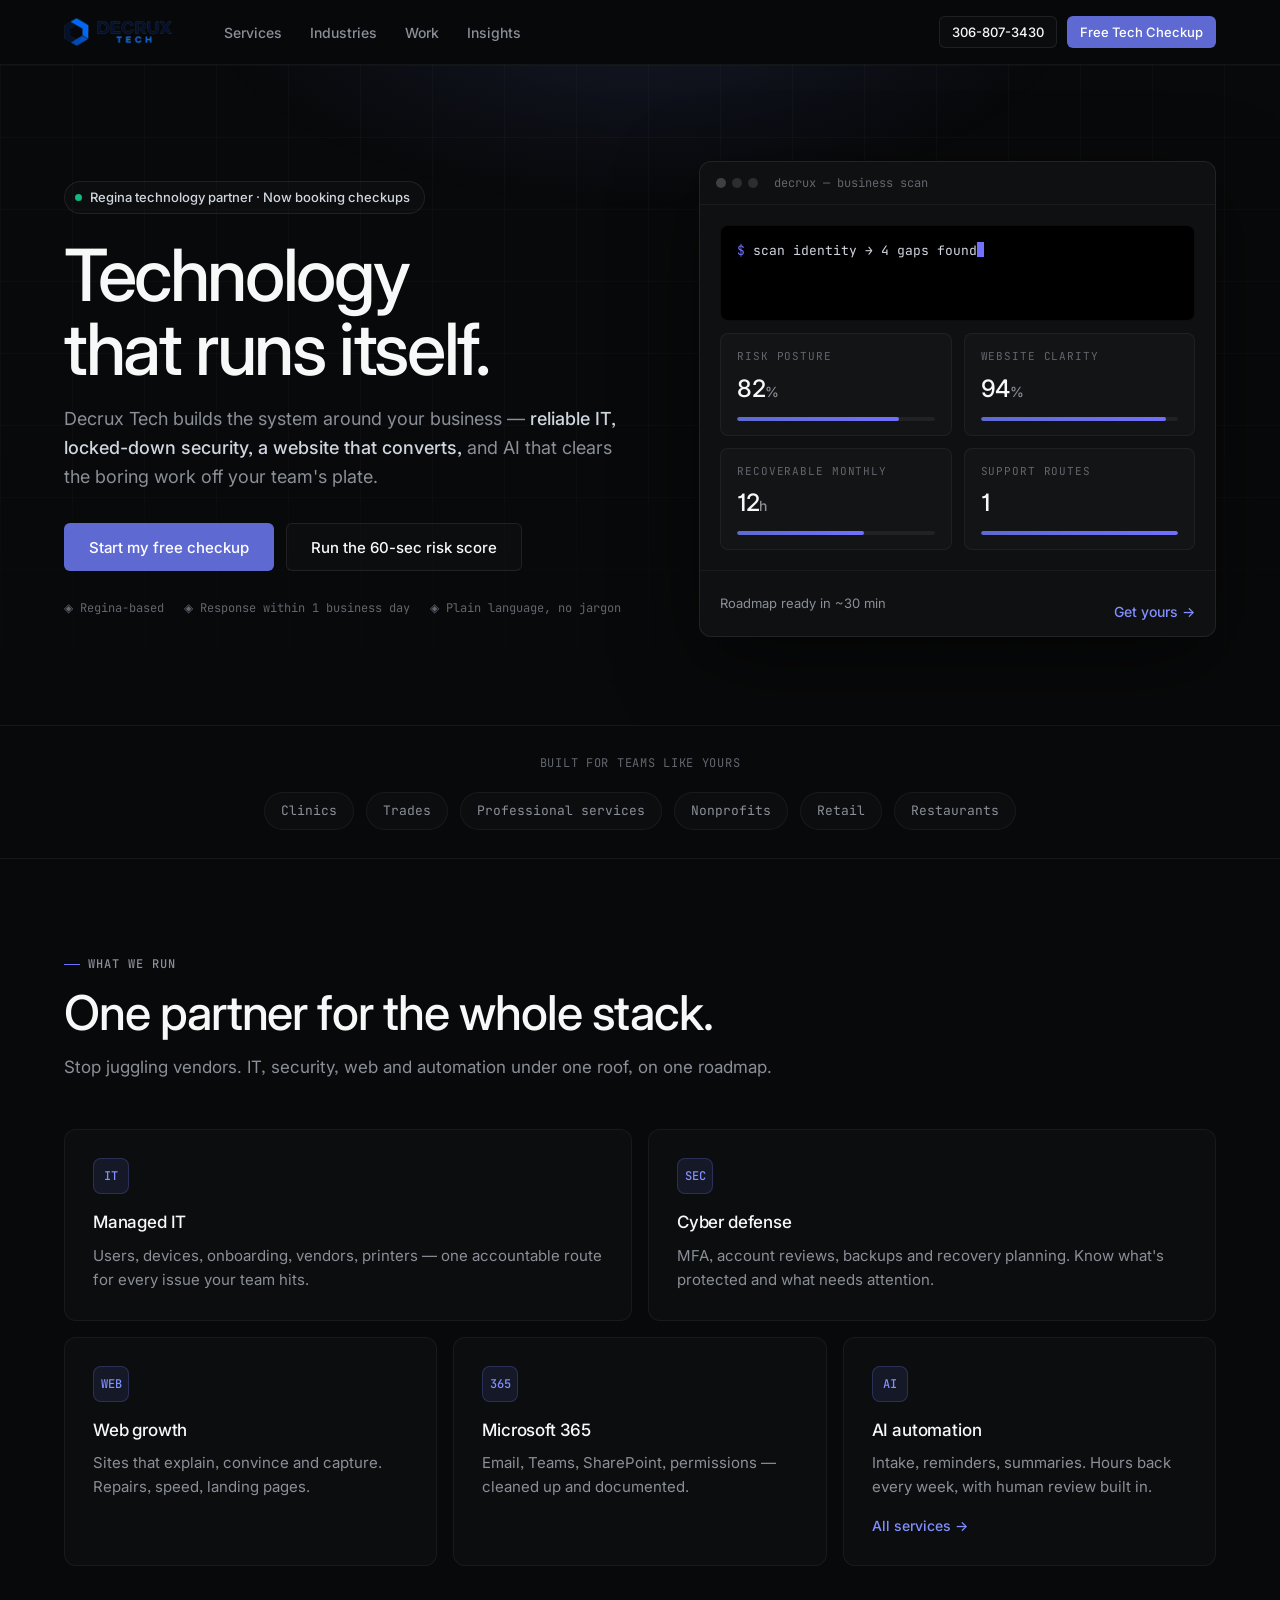
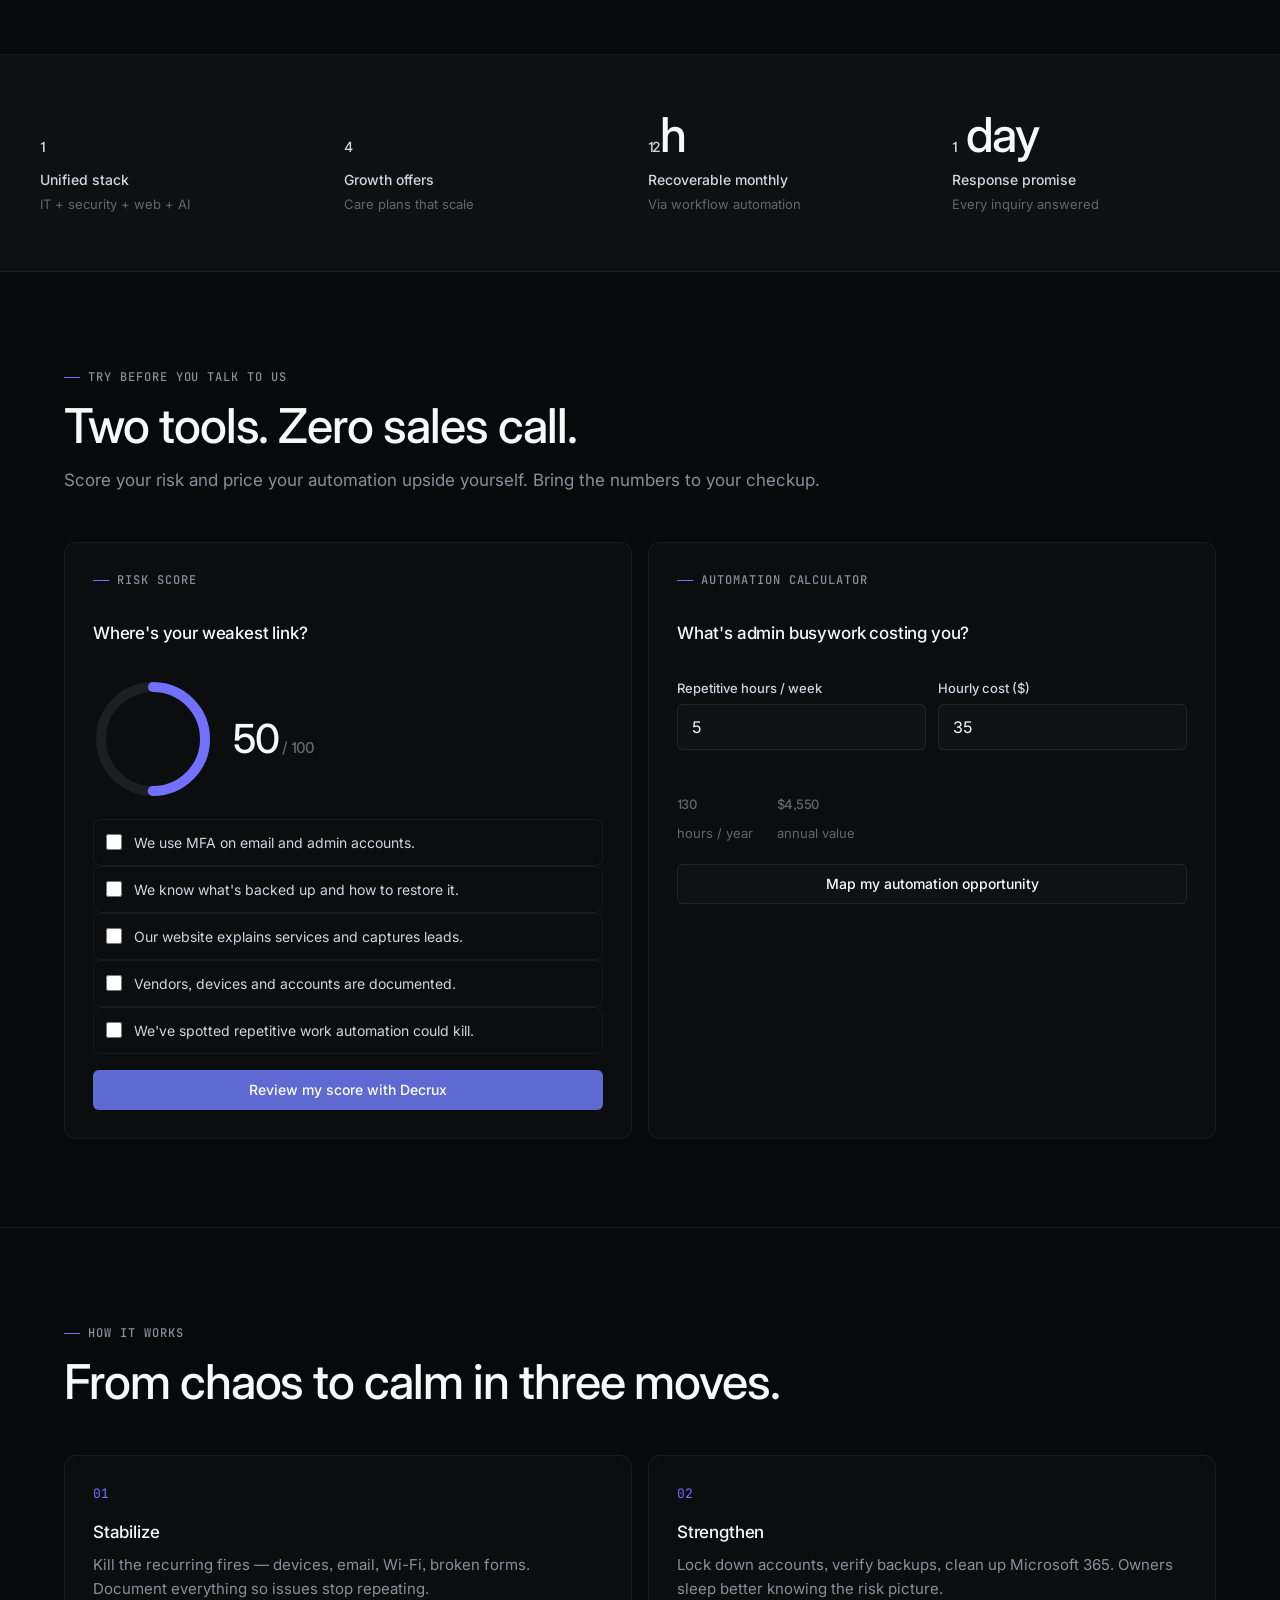
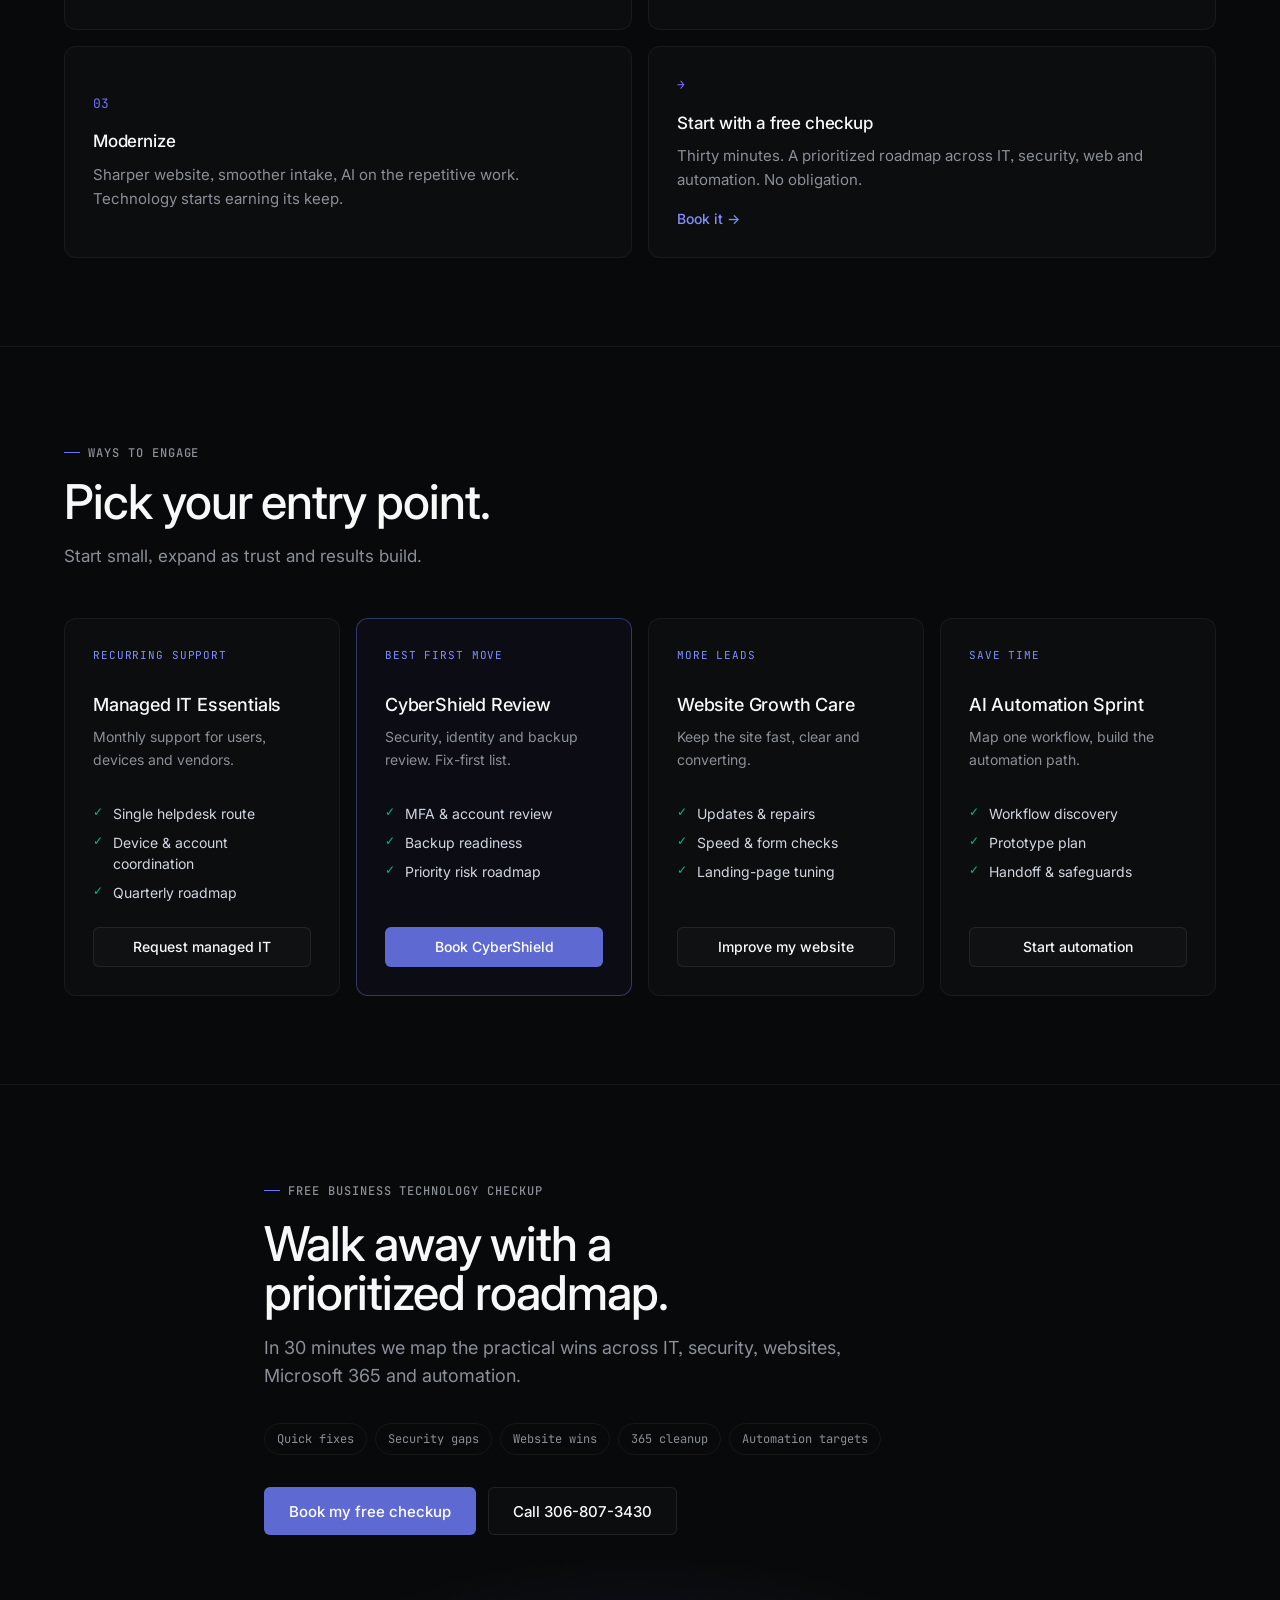
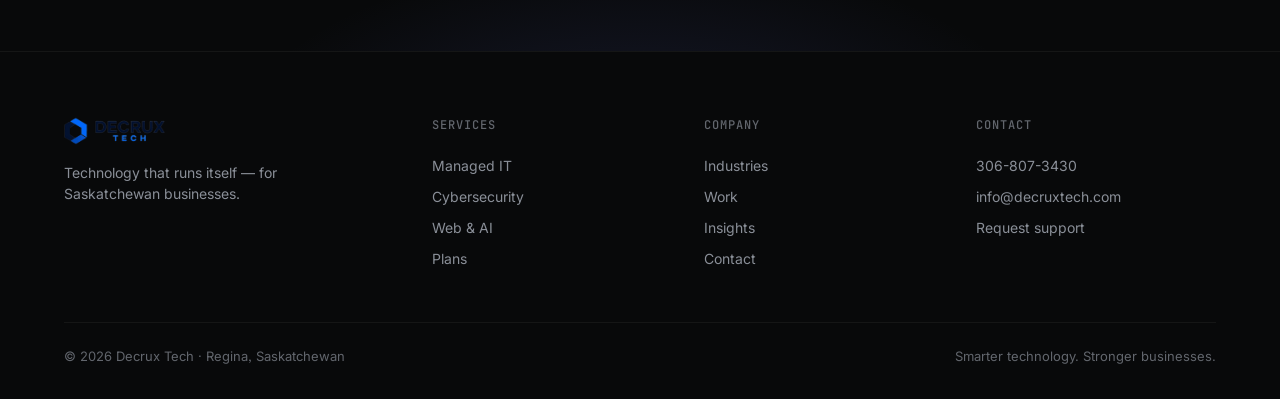
==== index.html @ e9632515 "v4 Mission Control: ground-up Linear-grade redesign of all 7 pages - New system: #08090a canvas, Int" ====
<!DOCTYPE html>
<html lang="en">
<head>
  <meta charset="UTF-8">
  <meta name="viewport" content="width=device-width, initial-scale=1.0">
  <title>Decrux Tech — IT, Security, Websites & AI Automation for Saskatchewan Business</title>
  <meta name="description" content="Decrux Tech is Regina's technology partner: managed IT, cybersecurity, websites, Microsoft 365 and AI automation. One partner, one roadmap, one free checkup to start.">
  <meta name="theme-color" content="#08090a">
  <link rel="canonical" href="https://decruxtech.com/">
  <meta property="og:type" content="website">
  <meta property="og:site_name" content="Decrux Tech">
  <meta property="og:title" content="Decrux Tech — Technology that runs itself">
  <meta property="og:url" content="https://decruxtech.com/">
  <link rel="icon" href="decrux-icon.svg?v=20260608-2" type="image/svg+xml">
  <link rel="preconnect" href="https://fonts.googleapis.com">
  <link rel="preconnect" href="https://fonts.gstatic.com" crossorigin>
  <link href="https://fonts.googleapis.com/css2?family=Inter:wght@300..700&family=JetBrains+Mono:wght@400;500&display=swap" rel="stylesheet">
  <link rel="stylesheet" href="styles.css?v=4">
  <script defer src="app.js?v=4"></script>
</head>
<body>
  <div class="scroll-progress" aria-hidden="true"></div>
  <a class="skip-link" href="#main">Skip to content</a>

  <header class="site-header" id="header">
    <div class="wrap nav">
      <a class="brand" href="index.html" aria-label="Decrux Tech home">
        <img src="decrux-logo-horizontal.svg?v=20260608-2" alt="Decrux Tech" width="190" height="57">
      </a>
      <button class="nav-toggle" type="button" aria-label="Open navigation" aria-expanded="false">
        <span></span><span></span><span></span>
      </button>
      <nav class="nav-links" aria-label="Main navigation">
        <a href="services.html" data-nav="services">Services</a>
        <a href="industries.html" data-nav="industries">Industries</a>
        <a href="portfolio.html" data-nav="work">Work</a>
        <a href="insights.html" data-nav="insights">Insights</a>
      </nav>
      <div class="nav-cta-row">
        <a class="btn btn-ghost btn-sm" href="tel:+13068073430">306-807-3430</a>
        <a class="btn btn-primary btn-sm" href="contact-form.html">Free Tech Checkup</a>
      </div>
    </div>
  </header>

  <main id="main">
    <!-- ═══ HERO ═══ -->
    <section class="hero">
      <div class="wrap hero-inner">
        <div class="hero-copy">
          <span class="pill"><span class="dot dot-pulse"></span> Regina technology partner · Now booking checkups</span>
          <h1 class="display display-xl">Technology that runs itself.</h1>
          <p class="lede">Decrux Tech builds the system around your business — <strong>reliable IT, locked-down security, a website that converts,</strong> and AI that clears the boring work off your team's plate.</p>
          <div class="hero-actions">
            <a class="btn btn-primary btn-lg" href="contact-form.html?service=Technology%20Checkup">Start my free checkup</a>
            <a class="btn btn-ghost btn-lg" href="#diagnostic">Run the 60-sec risk score</a>
          </div>
          <div class="hero-meta">
            <span>◈ Regina-based</span>
            <span>◈ Response within 1 business day</span>
            <span>◈ Plain language, no jargon</span>
          </div>
        </div>
        <aside class="panel" aria-label="Decrux live business scan">
          <div class="panel-bar">
            <span class="traffic"><i></i><i></i><i></i></span>
            <span>decrux — business scan</span>
          </div>
          <div class="panel-body">
            <div class="term"><span class="prompt">$ </span><span id="typed">scan identity → 4 gaps found</span><span class="caret"></span></div>
            <div class="panel-metrics">
              <div class="metric"><small>Risk posture</small><strong><span data-count="82">0</span><em>%</em></strong><div class="bar"><i data-w="82"></i></div></div>
              <div class="metric"><small>Website clarity</small><strong><span data-count="94">0</span><em>%</em></strong><div class="bar"><i data-w="94"></i></div></div>
              <div class="metric"><small>Recoverable monthly</small><strong><span data-count="12">0</span><em>h</em></strong><div class="bar"><i data-w="64"></i></div></div>
              <div class="metric"><small>Support routes</small><strong>1</strong><div class="bar"><i data-w="100"></i></div></div>
            </div>
          </div>
          <div class="panel-foot">
            <span>Roadmap ready in ~30 min</span>
            <a class="card-link" href="contact-form.html">Get yours →</a>
          </div>
        </aside>
      </div>
    </section>

    <!-- ═══ INDUSTRY STRIP ═══ -->
    <div class="strip">
      <div class="wrap">
        <p class="strip-label">BUILT FOR TEAMS LIKE YOURS</p>
        <div class="marquee">
          <span>Clinics</span><span>Trades</span><span>Professional services</span><span>Nonprofits</span><span>Retail</span><span>Restaurants</span>
        </div>
      </div>
    </div>

    <!-- ═══ SERVICES BENTO ═══ -->
    <section class="section" id="services">
      <div class="wrap">
        <div class="section-head reveal">
          <span class="eyebrow">What we run</span>
          <h2 class="display display-lg">One partner for the whole stack.</h2>
          <p>Stop juggling vendors. IT, security, web and automation under one roof, on one roadmap.</p>
        </div>
        <div class="bento">
          <article class="card span-3 reveal">
            <div class="icon">IT</div>
            <h3>Managed IT</h3>
            <p>Users, devices, onboarding, vendors, printers — one accountable route for every issue your team hits.</p>
          </article>
          <article class="card span-3 reveal">
            <div class="icon">SEC</div>
            <h3>Cyber defense</h3>
            <p>MFA, account reviews, backups and recovery planning. Know what's protected and what needs attention.</p>
          </article>
          <article class="card span-2 reveal">
            <div class="icon">WEB</div>
            <h3>Web growth</h3>
            <p>Sites that explain, convince and capture. Repairs, speed, landing pages.</p>
          </article>
          <article class="card span-2 reveal">
            <div class="icon">365</div>
            <h3>Microsoft 365</h3>
            <p>Email, Teams, SharePoint, permissions — cleaned up and documented.</p>
          </article>
          <article class="card span-2 reveal">
            <div class="icon">AI</div>
            <h3>AI automation</h3>
            <p>Intake, reminders, summaries. Hours back every week, with human review built in.</p>
            <a class="card-link" href="services.html">All services →</a>
          </article>
        </div>
      </div>
    </section>

    <!-- ═══ METRICS BAND ═══ -->
    <div class="band">
      <div class="wrap metrics">
        <div class="stat reveal"><strong><span data-count="1">0</span></strong><span>Unified stack</span><small>IT + security + web + AI</small></div>
        <div class="stat reveal"><strong><span data-count="4">0</span></strong><span>Growth offers</span><small>Care plans that scale</small></div>
        <div class="stat reveal"><strong><span data-count="12">0</span>h</strong><span>Recoverable monthly</span><small>Via workflow automation</small></div>
        <div class="stat reveal"><strong><span data-count="1">0</span> day</strong><span>Response promise</span><small>Every inquiry answered</small></div>
      </div>
    </div>

    <!-- ═══ DIAGNOSTIC TOOLS ═══ -->
    <section class="section" id="diagnostic">
      <div class="wrap">
        <div class="section-head reveal">
          <span class="eyebrow">Try before you talk to us</span>
          <h2 class="display display-lg">Two tools. Zero sales call.</h2>
          <p>Score your risk and price your automation upside yourself. Bring the numbers to your checkup.</p>
        </div>
        <div class="tools">
          <form class="card tool reveal" id="risk-score" action="contact-form.html">
            <span class="eyebrow">Risk score</span>
            <div class="tool-head"><h3>Where's your weakest link?</h3></div>
            <div class="score-ring">
              <svg viewBox="0 0 120 120" aria-hidden="true">
                <circle cx="60" cy="60" r="52" fill="none" stroke="rgba(255,255,255,.07)" stroke-width="10"/>
                <circle id="score-ring" cx="60" cy="60" r="52" fill="none" stroke="#7170ff" stroke-width="10" stroke-linecap="round" stroke-dasharray="326.7" stroke-dashoffset="163" transform="rotate(-90 60 60)"/>
              </svg>
              <div class="score-num"><span id="score-value">50</span><small> / 100</small></div>
            </div>
            <label class="check"><input type="checkbox" data-score="10"> We use MFA on email and admin accounts.</label>
            <label class="check"><input type="checkbox" data-score="10"> We know what's backed up and how to restore it.</label>
            <label class="check"><input type="checkbox" data-score="10"> Our website explains services and captures leads.</label>
            <label class="check"><input type="checkbox" data-score="10"> Vendors, devices and accounts are documented.</label>
            <label class="check"><input type="checkbox" data-score="10"> We've spotted repetitive work automation could kill.</label>
            <input type="hidden" name="service" value="Technology Risk Score Review">
            <input type="hidden" id="score-field" name="score" value="50">
            <button class="btn btn-primary btn-full" type="submit">Review my score with Decrux</button>
          </form>
          <form class="card tool reveal" id="savings-form" action="contact-form.html">
            <span class="eyebrow">Automation calculator</span>
            <div class="tool-head"><h3>What's admin busywork costing you?</h3></div>
            <div class="calc-grid">
              <div class="field"><label for="hours-per-week">Repetitive hours / week</label><input id="hours-per-week" type="number" min="0" value="5" name="hours_per_week"></div>
              <div class="field"><label for="hourly-cost">Hourly cost ($)</label><input id="hourly-cost" type="number" min="0" value="35" name="hourly_cost"></div>
            </div>
            <div class="calc-out">
              <div><strong><span id="savings-hours">130</span></strong><span>hours / year</span></div>
              <div><strong><span id="savings-value">$4,550</span></strong><span>annual value</span></div>
            </div>
            <input type="hidden" name="service" value="AI Automation Sprint">
            <input type="hidden" id="savings-context" name="automation_savings_context" value="">
            <button class="btn btn-ghost btn-full" type="submit">Map my automation opportunity</button>
          </form>
        </div>
      </div>
    </section>

    <!-- ═══ PROCESS ═══ -->
    <section class="section" id="process">
      <div class="wrap">
        <div class="section-head reveal">
          <span class="eyebrow">How it works</span>
          <h2 class="display display-lg">From chaos to calm in three moves.</h2>
        </div>
        <div class="split">
          <div class="split-row">
            <article class="card reveal"><span class="step-num">01</span><h3>Stabilize</h3><p>Kill the recurring fires — devices, email, Wi-Fi, broken forms. Document everything so issues stop repeating.</p></article>
            <article class="card reveal"><span class="step-num">02</span><h3>Strengthen</h3><p>Lock down accounts, verify backups, clean up Microsoft 365. Owners sleep better knowing the risk picture.</p></article>
          </div>
          <div class="split-row">
            <article class="card reveal"><span class="step-num">03</span><h3>Modernize</h3><p>Sharper website, smoother intake, AI on the repetitive work. Technology starts earning its keep.</p></article>
            <article class="card reveal"><span class="step-num">→</span><h3>Start with a free checkup</h3><p>Thirty minutes. A prioritized roadmap across IT, security, web and automation. No obligation.</p><a class="card-link" href="contact-form.html">Book it →</a></article>
          </div>
        </div>
      </div>
    </section>

    <!-- ═══ OFFERS ═══ -->
    <section class="section" id="offers">
      <div class="wrap">
        <div class="section-head reveal">
          <span class="eyebrow">Ways to engage</span>
          <h2 class="display display-lg">Pick your entry point.</h2>
          <p>Start small, expand as trust and results build.</p>
        </div>
        <div class="plans">
          <article class="card plan reveal">
            <span class="plan-kicker">Recurring support</span>
            <h3>Managed IT Essentials</h3>
            <p>Monthly support for users, devices and vendors.</p>
            <ul><li>Single helpdesk route</li><li>Device & account coordination</li><li>Quarterly roadmap</li></ul>
            <a class="btn btn-ghost btn-full" href="contact-form.html?service=Managed%20IT%20Essentials">Request managed IT</a>
          </article>
          <article class="card plan featured reveal">
            <span class="plan-kicker">Best first move</span>
            <h3>CyberShield Review</h3>
            <p>Security, identity and backup review. Fix-first list.</p>
            <ul><li>MFA & account review</li><li>Backup readiness</li><li>Priority risk roadmap</li></ul>
            <a class="btn btn-primary btn-full" href="contact-form.html?service=CyberShield%20Review">Book CyberShield</a>
          </article>
          <article class="card plan reveal">
            <span class="plan-kicker">More leads</span>
            <h3>Website Growth Care</h3>
            <p>Keep the site fast, clear and converting.</p>
            <ul><li>Updates & repairs</li><li>Speed & form checks</li><li>Landing-page tuning</li></ul>
            <a class="btn btn-ghost btn-full" href="contact-form.html?service=Website%20Growth%20Care">Improve my website</a>
          </article>
          <article class="card plan reveal">
            <span class="plan-kicker">Save time</span>
            <h3>AI Automation Sprint</h3>
            <p>Map one workflow, build the automation path.</p>
            <ul><li>Workflow discovery</li><li>Prototype plan</li><li>Handoff & safeguards</li></ul>
            <a class="btn btn-ghost btn-full" href="contact-form.html?service=AI%20Automation%20Sprint">Start automation</a>
          </article>
        </div>
      </div>
    </section>

    <!-- ═══ CTA ═══ -->
    <section class="section cta">
      <div class="wrap cta-inner reveal">
        <span class="eyebrow">Free business technology checkup</span>
        <h2 class="display display-lg">Walk away with a prioritized roadmap.</h2>
        <p class="lede">In 30 minutes we map the practical wins across IT, security, websites, Microsoft 365 and automation.</p>
        <div class="cta-tags"><span>Quick fixes</span><span>Security gaps</span><span>Website wins</span><span>365 cleanup</span><span>Automation targets</span></div>
        <div class="hero-actions">
          <a class="btn btn-primary btn-lg" href="contact-form.html?service=Free%20Technology%20Checkup">Book my free checkup</a>
          <a class="btn btn-ghost btn-lg" href="tel:+13068073430">Call 306-807-3430</a>
        </div>
      </div>
    </section>
  </main>

  <footer class="footer">
    <div class="wrap">
      <div class="footer-grid">
        <div class="footer-brand">
          <a class="brand" href="index.html"><img src="decrux-logo-horizontal.svg?v=20260608-2" alt="Decrux Tech" width="190" height="57"></a>
          <p>Technology that runs itself — for Saskatchewan businesses.</p>
        </div>
        <div class="footer-col">
          <h4>Services</h4>
          <a href="services.html#it">Managed IT</a>
          <a href="services.html#security">Cybersecurity</a>
          <a href="services.html#digital">Web & AI</a>
          <a href="services.html#packages">Plans</a>
        </div>
        <div class="footer-col">
          <h4>Company</h4>
          <a href="industries.html">Industries</a>
          <a href="portfolio.html">Work</a>
          <a href="insights.html">Insights</a>
          <a href="contact-form.html">Contact</a>
        </div>
        <div class="footer-col">
          <h4>Contact</h4>
          <a href="tel:+13068073430">306-807-3430</a>
          <a href="mailto:info@decruxtech.com">info@decruxtech.com</a>
          <a href="contact-form.html">Request support</a>
        </div>
      </div>
      <div class="footer-bottom">
        <span>© 2026 Decrux Tech · Regina, Saskatchewan</span>
        <span>Smarter technology. Stronger businesses.</span>
      </div>
    </div>
  </footer>
</body>
</html>
---- styles.css ----
/* ═══════════════════════════════════════════════════════════════════
   DECRUX TECH — v4 "Mission Control" design system
   Linear-grade dark precision: near-black canvas, Inter w/ cv01+ss03,
   one indigo accent, whisper borders, luminance elevation.
   ═══════════════════════════════════════════════════════════════════ */

:root {
  --bg: #08090a;
  --panel: #0f1011;
  --surface: rgba(255, 255, 255, 0.02);
  --surface-2: rgba(255, 255, 255, 0.04);
  --border: rgba(255, 255, 255, 0.08);
  --border-soft: rgba(255, 255, 255, 0.05);
  --text: #f7f8f8;
  --text-2: #d0d6e0;
  --muted: #8a8f98;
  --faint: #62666d;
  --accent: #5e6ad2;
  --accent-2: #7170ff;
  --accent-hover: #828fff;
  --green: #10b981;
  --radius-s: 6px;
  --radius-m: 8px;
  --radius-l: 12px;
  --wrap: 1200px;
  --wrap-narrow: 800px;
  --font: 'Inter', system-ui, -apple-system, 'Segoe UI', Roboto, sans-serif;
  --mono: 'JetBrains Mono', ui-monospace, SFMono-Regular, Menlo, Consolas, monospace;
}

* { box-sizing: border-box; margin: 0; padding: 0; }
html { scroll-behavior: smooth; }
body {
  color: var(--text-2);
  font-family: var(--font);
  font-feature-settings: "cv01", "ss03";
  background: var(--bg);
  font-size: 16px;
  line-height: 1.5;
  overflow-x: hidden;
  -webkit-font-smoothing: antialiased;
}
::selection { background: var(--accent); color: #fff; }
img { max-width: 100%; display: block; }
a { color: inherit; }

.wrap { max-width: var(--wrap); margin: 0 auto; padding: 0 24px; }

/* ── Scroll progress: 2px indigo hairline ── */
.scroll-progress {
  position: fixed; top: 0; left: 0; z-index: 100;
  width: 0%; height: 2px; background: var(--accent-2);
  transition: width 60ms linear;
}

/* ── Skip link ── */
.skip-link {
  position: absolute; top: -80px; left: 16px; z-index: 200;
  padding: 10px 16px; border-radius: var(--radius-s);
  background: var(--panel); color: var(--text);
  border: 1px solid var(--border);
}
.skip-link:focus { top: 12px; }

/* ═══════════ NAV ═══════════ */
.site-header {
  position: sticky; top: 0; z-index: 50;
  background: rgba(8, 9, 10, 0.8);
  backdrop-filter: blur(12px); -webkit-backdrop-filter: blur(12px);
  border-bottom: 1px solid var(--border-soft);
}
.nav { display: flex; align-items: center; gap: 32px; height: 64px; }
.brand img { height: 32px; width: auto; }
.nav-links { display: flex; align-items: center; gap: 4px; margin-left: 8px; flex: 1; }
.nav-links a {
  font-size: 14px; font-weight: 500; color: var(--muted);
  text-decoration: none; padding: 8px 12px; border-radius: var(--radius-s);
  transition: color .15s ease, background .15s ease;
}
.nav-links a:hover { color: var(--text); background: var(--surface-2); }
.nav-links a.active { color: var(--text); }
.nav-cta-row { display: flex; align-items: center; gap: 10px; margin-left: auto; }
.nav-toggle { display: none; }

/* ═══════════ BUTTONS ═══════════ */
.btn {
  display: inline-flex; align-items: center; justify-content: center; gap: 8px;
  font-family: var(--font); font-feature-settings: "cv01", "ss03";
  font-size: 14px; font-weight: 500; line-height: 1;
  padding: 0 16px; height: 40px; border-radius: var(--radius-s);
  border: 1px solid transparent; cursor: pointer; text-decoration: none;
  transition: background .15s ease, border-color .15s ease, transform .15s ease;
  white-space: nowrap;
}
.btn-primary { background: var(--accent); color: #fff; }
.btn-primary:hover { background: var(--accent-hover); }
.btn-ghost {
  background: var(--surface); color: var(--text);
  border-color: var(--border);
}
.btn-ghost:hover { background: var(--surface-2); border-color: rgba(255,255,255,.14); }
.btn-lg { height: 48px; padding: 0 24px; font-size: 15px; }
.btn-sm { height: 32px; padding: 0 12px; font-size: 13px; }
.btn-full { width: 100%; }

/* ═══════════ TYPE ═══════════ */
.eyebrow {
  display: inline-flex; align-items: center; gap: 8px;
  font-family: var(--mono); font-size: 12px; font-weight: 500;
  letter-spacing: .08em; text-transform: uppercase; color: var(--muted);
}
.eyebrow::before { content: ""; width: 16px; height: 1px; background: var(--accent-2); }
.display {
  color: var(--text); font-weight: 500;
  letter-spacing: -0.022em; line-height: 1.02;
  text-wrap: balance;
}
.display-xl { font-size: clamp(2.75rem, 6vw, 4.5rem); letter-spacing: -0.033em; }
.display-lg { font-size: clamp(2rem, 4.5vw, 3rem); letter-spacing: -0.022em; }
.display-md { font-size: clamp(1.5rem, 3vw, 2rem); letter-spacing: -0.022em; }
.lede { font-size: 18px; line-height: 1.6; color: var(--muted); max-width: 60ch; }
.lede strong { color: var(--text-2); font-weight: 500; }

/* Pills / status */
.pill {
  display: inline-flex; align-items: center; gap: 8px;
  font-size: 13px; font-weight: 500; color: var(--text-2);
  border: 1px solid var(--border); border-radius: 9999px;
  padding: 6px 14px 6px 10px; background: var(--surface);
  text-decoration: none;
}
.dot { width: 7px; height: 7px; border-radius: 50%; background: var(--green); flex: none; }
.dot-pulse { animation: dot-pulse 2s ease-in-out infinite; }
@keyframes dot-pulse {
  0%, 100% { box-shadow: 0 0 0 0 rgba(16, 185, 129, .5); }
  50% { box-shadow: 0 0 0 5px rgba(16, 185, 129, 0); }
}

/* ═══════════ HERO ═══════════ */
.hero {
  position: relative; overflow: hidden;
  padding: 96px 0 88px;
  border-bottom: 1px solid var(--border-soft);
}
.hero::before {
  content: ""; position: absolute; inset: 0; pointer-events: none;
  background:
    radial-gradient(640px 320px at 50% -80px, rgba(94, 106, 210, 0.16), transparent 70%),
    linear-gradient(rgba(255,255,255,.025) 1px, transparent 1px),
    linear-gradient(90deg, rgba(255,255,255,.025) 1px, transparent 1px);
  background-size: auto, 72px 72px, 72px 72px;
  mask-image: linear-gradient(to bottom, black 55%, transparent 100%);
  -webkit-mask-image: linear-gradient(to bottom, black 55%, transparent 100%);
}
.hero-inner { position: relative; display: grid; grid-template-columns: 1.05fr .95fr; gap: 64px; align-items: center; }
.hero-copy .pill { margin-bottom: 24px; }
.hero-copy .display { margin-bottom: 20px; }
.hero-copy .lede { margin-bottom: 32px; }
.hero-actions { display: flex; gap: 12px; flex-wrap: wrap; margin-bottom: 28px; }
.hero-meta {
  display: flex; gap: 20px; flex-wrap: wrap;
  font-family: var(--mono); font-size: 12px; color: var(--faint);
}
.hero-meta span { display: inline-flex; align-items: center; gap: 6px; }

/* Product panel (the hero visual) */
.panel {
  background: var(--panel);
  border: 1px solid var(--border); border-radius: var(--radius-l);
  overflow: hidden;
  box-shadow: 0 24px 80px rgba(0, 0, 0, .5);
}
.panel-bar {
  display: flex; align-items: center; gap: 8px;
  padding: 12px 16px; border-bottom: 1px solid var(--border-soft);
  font-family: var(--mono); font-size: 12px; color: var(--faint);
}
.traffic { display: flex; gap: 6px; margin-right: 8px; }
.traffic i { width: 10px; height: 10px; border-radius: 50%; background: rgba(255,255,255,.12); }
.traffic i:first-child { background: rgba(255,255,255,.2); }
.panel-body { padding: 20px; display: grid; gap: 12px; }
.term {
  font-family: var(--mono); font-size: 13px; line-height: 1.7;
  background: #000; border: 1px solid var(--border-soft);
  border-radius: var(--radius-m); padding: 14px 16px; color: var(--text-2);
  min-height: 96px;
}
.term .prompt { color: var(--accent-2); }
.term .caret { display: inline-block; width: 7px; height: 15px; background: var(--accent-2); vertical-align: -2px; animation: blink 1s steps(1) infinite; }
@keyframes blink { 50% { opacity: 0; } }
.panel-metrics { display: grid; grid-template-columns: 1fr 1fr; gap: 12px; }
.metric {
  background: var(--surface); border: 1px solid var(--border-soft);
  border-radius: var(--radius-m); padding: 14px 16px;
}
.metric small { display: block; font-family: var(--mono); font-size: 11px; text-transform: uppercase; letter-spacing: .08em; color: var(--faint); margin-bottom: 6px; }
.metric strong { font-size: 24px; font-weight: 500; color: var(--text); letter-spacing: -0.022em; }
.metric strong em { font-style: normal; font-size: 14px; color: var(--muted); }
.bar { height: 4px; border-radius: 4px; background: rgba(255,255,255,.06); margin-top: 10px; overflow: hidden; }
.bar i { display: block; height: 100%; border-radius: 4px; background: linear-gradient(90deg, var(--accent), var(--accent-2)); width: 0; transition: width 1.2s cubic-bezier(.2,.7,.2,1); }
.panel-foot {
  display: flex; align-items: center; justify-content: space-between; gap: 12px;
  padding: 14px 20px; border-top: 1px solid var(--border-soft);
  font-size: 13px; color: var(--muted);
}

/* Page hero (subpages): compact editorial */
.page-hero { position: relative; overflow: hidden; padding: 88px 0 64px; border-bottom: 1px solid var(--border-soft); }
.page-hero::before {
  content: ""; position: absolute; inset: 0; pointer-events: none;
  background: radial-gradient(560px 260px at 30% -60px, rgba(94, 106, 210, 0.14), transparent 70%);
}
.page-hero-inner { position: relative; max-width: var(--wrap-narrow); }
.page-hero .eyebrow { margin-bottom: 20px; }
.page-hero .display { margin-bottom: 16px; }
.page-hero .hero-actions { margin-top: 28px; margin-bottom: 0; }

/* ═══════════ SECTIONS ═══════════ */
.section { padding: 88px 0; border-bottom: 1px solid var(--border-soft); }
.section-head { max-width: var(--wrap-narrow); margin-bottom: 48px; }
.section-head .eyebrow { margin-bottom: 16px; }
.section-head .display { margin-bottom: 16px; }
.section-head p { font-size: 17px; color: var(--muted); line-height: 1.6; }

/* Logo / industry strip */
.strip { border-bottom: 1px solid var(--border-soft); padding: 28px 0; overflow: hidden; }
.strip-label { font-family: var(--mono); font-size: 12px; color: var(--faint); text-align: center; margin-bottom: 20px; letter-spacing: .06em; }
.marquee { display: flex; gap: 12px; justify-content: center; flex-wrap: wrap; }
.marquee span {
  font-family: var(--mono); font-size: 13px; color: var(--muted);
  border: 1px solid var(--border-soft); border-radius: 9999px;
  padding: 8px 16px; background: var(--surface); white-space: nowrap;
}

/* Bento grid */
.bento { display: grid; grid-template-columns: repeat(6, 1fr); gap: 16px; }
.card {
  background: var(--surface); border: 1px solid var(--border-soft);
  border-radius: var(--radius-l); padding: 28px;
  transition: background .2s ease, border-color .2s ease, transform .2s ease;
}
.card:hover { background: var(--surface-2); border-color: var(--border); }
.card h3 { font-size: 17px; font-weight: 500; color: var(--text); letter-spacing: -0.01em; margin: 16px 0 8px; }
.card p { font-size: 15px; color: var(--muted); line-height: 1.6; }
.card .icon {
  width: 36px; height: 36px; border-radius: 8px;
  display: flex; align-items: center; justify-content: center;
  background: rgba(94, 106, 210, .12); border: 1px solid rgba(94, 106, 210, .3);
  font-family: var(--mono); font-size: 12px; font-weight: 500; color: var(--accent-hover);
}
.card ul { list-style: none; margin-top: 16px; display: grid; gap: 8px; }
.card ul li { font-size: 14px; color: var(--text-2); padding-left: 20px; position: relative; }
.card ul li::before { content: "→"; position: absolute; left: 0; color: var(--accent-2); font-family: var(--mono); font-size: 12px; }
.span-4 { grid-column: span 4; } .span-3 { grid-column: span 3; } .span-2 { grid-column: span 2; }
.card-link { display: inline-flex; align-items: center; gap: 6px; margin-top: 16px; font-size: 14px; font-weight: 500; color: var(--accent-hover); text-decoration: none; }
.card-link:hover { color: #fff; }

/* Split feature rows */
.split { display: grid; gap: 16px; }
.split-row { display: grid; grid-template-columns: 1fr 1fr; gap: 16px; align-items: stretch; }
.split-row .card { display: flex; flex-direction: column; justify-content: center; }
.step-num { font-family: var(--mono); font-size: 13px; color: var(--accent-2); }

/* Metrics band */
.band { background: var(--panel); border-bottom: 1px solid var(--border-soft); }
.metrics { display: grid; grid-template-columns: repeat(4, 1fr); gap: 16px; padding: 56px 0; }
.stat strong { display: block; font-size: clamp(2rem, 4vw, 3rem); font-weight: 500; color: var(--text); letter-spacing: -0.033em; line-height: 1; margin-bottom: 8px; }
.stat span { font-size: 14px; font-weight: 500; color: var(--text-2); }
.stat small { display: block; font-size: 13px; color: var(--faint); margin-top: 4px; }

/* Offers / plans */
.plans { display: grid; grid-template-columns: repeat(4, 1fr); gap: 16px; }
.plan { display: flex; flex-direction: column; }
.plan.featured { border-color: rgba(94, 106, 210, .45); background: rgba(94, 106, 210, .05); }
.plan-kicker { font-family: var(--mono); font-size: 11px; text-transform: uppercase; letter-spacing: .08em; color: var(--accent-hover); margin-bottom: 12px; }
.plan h3 { font-size: 18px; font-weight: 500; color: var(--text); margin-bottom: 8px; }
.plan p { font-size: 14px; color: var(--muted); margin-bottom: 16px; }
.plan ul { list-style: none; display: grid; gap: 8px; margin-bottom: 24px; }
.plan ul li { font-size: 14px; color: var(--text-2); padding-left: 20px; position: relative; }
.plan ul li::before { content: "✓"; position: absolute; left: 0; color: var(--green); font-size: 12px; }
.plan .btn { margin-top: auto; }

/* Diagnostic tools */
.tools { display: grid; grid-template-columns: 1fr 1fr; gap: 16px; }
.tool { display: flex; flex-direction: column; }
.tool-head { display: flex; align-items: baseline; justify-content: space-between; gap: 12px; margin: 16px 0 4px; }
.tool-head h3 { font-size: 17px; font-weight: 500; color: var(--text); }
.score-ring { display: flex; align-items: center; gap: 20px; margin: 20px 0; }
.score-ring svg { width: 120px; height: 120px; flex: none; }
.score-num { font-size: 40px; font-weight: 500; color: var(--text); letter-spacing: -0.022em; line-height: 1; }
.score-num small { font-size: 15px; color: var(--faint); }
.check { display: flex; gap: 12px; align-items: flex-start; padding: 12px; border: 1px solid var(--border-soft); border-radius: var(--radius-m); cursor: pointer; transition: border-color .15s, background .15s; font-size: 14px; }
.check:hover { border-color: var(--border); }
.check input { accent-color: var(--accent); width: 16px; height: 16px; margin-top: 2px; flex: none; }
.calc-grid { display: grid; grid-template-columns: 1fr 1fr; gap: 12px; margin: 20px 0; }
.calc-out { display: flex; gap: 24px; margin: 4px 0 20px; }
.calc-out strong { display: block; font-size: 28px; font-weight: 500; color: var(--text); letter-spacing: -0.022em; }
.calc-out span { font-size: 13px; color: var(--faint); }

/* Forms */
.field { display: grid; gap: 6px; margin-bottom: 4px; }
.field label { font-size: 13px; font-weight: 500; color: var(--text-2); }
.field input, .field select, .field textarea {
  font-family: var(--font); font-size: 16px; color: var(--text);
  background: var(--surface); border: 1px solid var(--border);
  border-radius: var(--radius-s); padding: 12px 14px; width: 100%;
}
.field textarea { min-height: 120px; resize: vertical; }
.field input:focus, .field select:focus, .field textarea:focus {
  outline: none; border-color: var(--accent-2);
  box-shadow: 0 0 0 3px rgba(94, 106, 210, .25);
}
.field select option { background: var(--panel); }
.form-grid { display: grid; grid-template-columns: 1fr 1fr; gap: 16px; margin: 24px 0; }
.form-grid .full { grid-column: 1 / -1; }
.form-layout { display: grid; grid-template-columns: .9fr 1.1fr; gap: 48px; align-items: start; }
.form-note { font-size: 13px; color: var(--faint); margin-top: 16px; }
.form-note a { color: var(--accent-hover); }

/* CTA */
.cta { position: relative; overflow: hidden; text-align: left; }
.cta::before {
  content: ""; position: absolute; inset: 0; pointer-events: none;
  background: radial-gradient(600px 300px at 50% 120%, rgba(94, 106, 210, 0.18), transparent 70%);
}
.cta-inner { position: relative; max-width: var(--wrap-narrow); }
.cta-inner .display { margin: 20px 0 16px; }
.cta-inner .lede { margin-bottom: 32px; }
.cta-tags { display: flex; flex-wrap: wrap; gap: 8px; margin-bottom: 32px; }
.cta-tags span { font-family: var(--mono); font-size: 12px; color: var(--muted); border: 1px solid var(--border-soft); padding: 6px 12px; border-radius: 9999px; }

/* ═══════════ FOOTER ═══════════ */
.footer { padding: 64px 0 32px; }
.footer-grid { display: grid; grid-template-columns: 1.4fr 1fr 1fr 1fr; gap: 32px; margin-bottom: 48px; }
.footer-brand img { height: 30px; width: auto; margin-bottom: 16px; }
.footer-brand p { font-size: 14px; color: var(--muted); max-width: 32ch; }
.footer-col h4 { font-family: var(--mono); font-size: 12px; font-weight: 500; text-transform: uppercase; letter-spacing: .08em; color: var(--faint); margin-bottom: 16px; }
.footer-col a { display: block; font-size: 14px; color: var(--muted); text-decoration: none; padding: 5px 0; }
.footer-col a:hover { color: var(--text); }
.footer-bottom { display: flex; justify-content: space-between; gap: 12px; flex-wrap: wrap; padding-top: 24px; border-top: 1px solid var(--border-soft); font-size: 13px; color: var(--faint); }

/* ═══════════ REVEAL ═══════════ */
.reveal { opacity: 0; transform: translateY(24px); transition: opacity .7s cubic-bezier(.2,.7,.2,1), transform .7s cubic-bezier(.2,.7,.2,1); }
.reveal.in { opacity: 1; transform: none; }
@media (prefers-reduced-motion: reduce) {
  *, *::before, *::after { animation-duration: 0.01ms !important; transition-duration: 0.01ms !important; }
  html { scroll-behavior: auto; }
  .reveal { opacity: 1; transform: none; }
}

/* ═══════════ RESPONSIVE ═══════════ */
@media (max-width: 1024px) {
  .hero-inner { grid-template-columns: 1fr; gap: 48px; }
  .plans { grid-template-columns: repeat(2, 1fr); }
  .metrics { grid-template-columns: repeat(2, 1fr); gap: 32px; }
  .bento .span-4, .bento .span-3 { grid-column: span 6; }
  .bento .span-2 { grid-column: span 3; }
  .footer-grid { grid-template-columns: 1fr 1fr; }
  .form-layout { grid-template-columns: 1fr; gap: 32px; }
}
@media (max-width: 768px) {
  .nav-links, .nav-cta-row { display: none; }
  .nav-toggle {
    display: flex; flex-direction: column; justify-content: center; gap: 5px;
    margin-left: auto; width: 44px; height: 44px; align-items: center;
    background: none; border: 0; cursor: pointer;
  }
  .nav-toggle span { width: 20px; height: 2px; background: var(--text-2); border-radius: 2px; transition: transform .2s, opacity .2s; }
  .site-header.open .nav-links {
    display: flex; position: absolute; top: 64px; left: 0; right: 0;
    flex-direction: column; align-items: stretch; gap: 0; margin: 0;
    background: var(--panel); border-bottom: 1px solid var(--border);
    padding: 8px 16px 16px;
  }
  .site-header.open .nav-links a { padding: 14px 8px; font-size: 15px; border-bottom: 1px solid var(--border-soft); }
  .site-header.open .nav-cta-row { display: flex; position: absolute; top: auto; }
  .section { padding: 64px 0; }
  .hero { padding: 64px 0; }
  .split-row, .tools { grid-template-columns: 1fr; }
  .bento .span-2 { grid-column: span 6; }
  .plans { grid-template-columns: 1fr; }
  .form-grid { grid-template-columns: 1fr; }
  .calc-grid { grid-template-columns: 1fr; }
  .footer-grid { grid-template-columns: 1fr; }
  .btn { min-height: 44px; }
}
@media (max-width: 520px) {
  .display-xl { font-size: 2.5rem; }
  .hero-actions .btn { flex: 1 1 100%; }
  .metrics { grid-template-columns: 1fr 1fr; gap: 24px; }
  .panel-metrics { grid-template-columns: 1fr; }
}
/* Touch polish */
@media (hover: none), (pointer: coarse) {
  .card:active, .btn:active { transform: scale(.98); }
  * { -webkit-tap-highlight-color: transparent; }
}

/* Risk form submit spacing */
#risk-score .btn-full { margin-top: 16px; }

/* Contact aside + thanks (no inline styles) */
.form-aside-head { margin-bottom: 24px; }
.form-aside-cards { grid-template-columns: 1fr; }
.form-aside-cards .card { grid-column: auto; }
.form-title { margin: 16px 0 8px; }
.form-sub { color: var(--muted); font-size: 14px; }
.honey { display: none; }
.locale { font-size: 14px; color: var(--muted); }
.thanks-title { margin-top: 20px; }
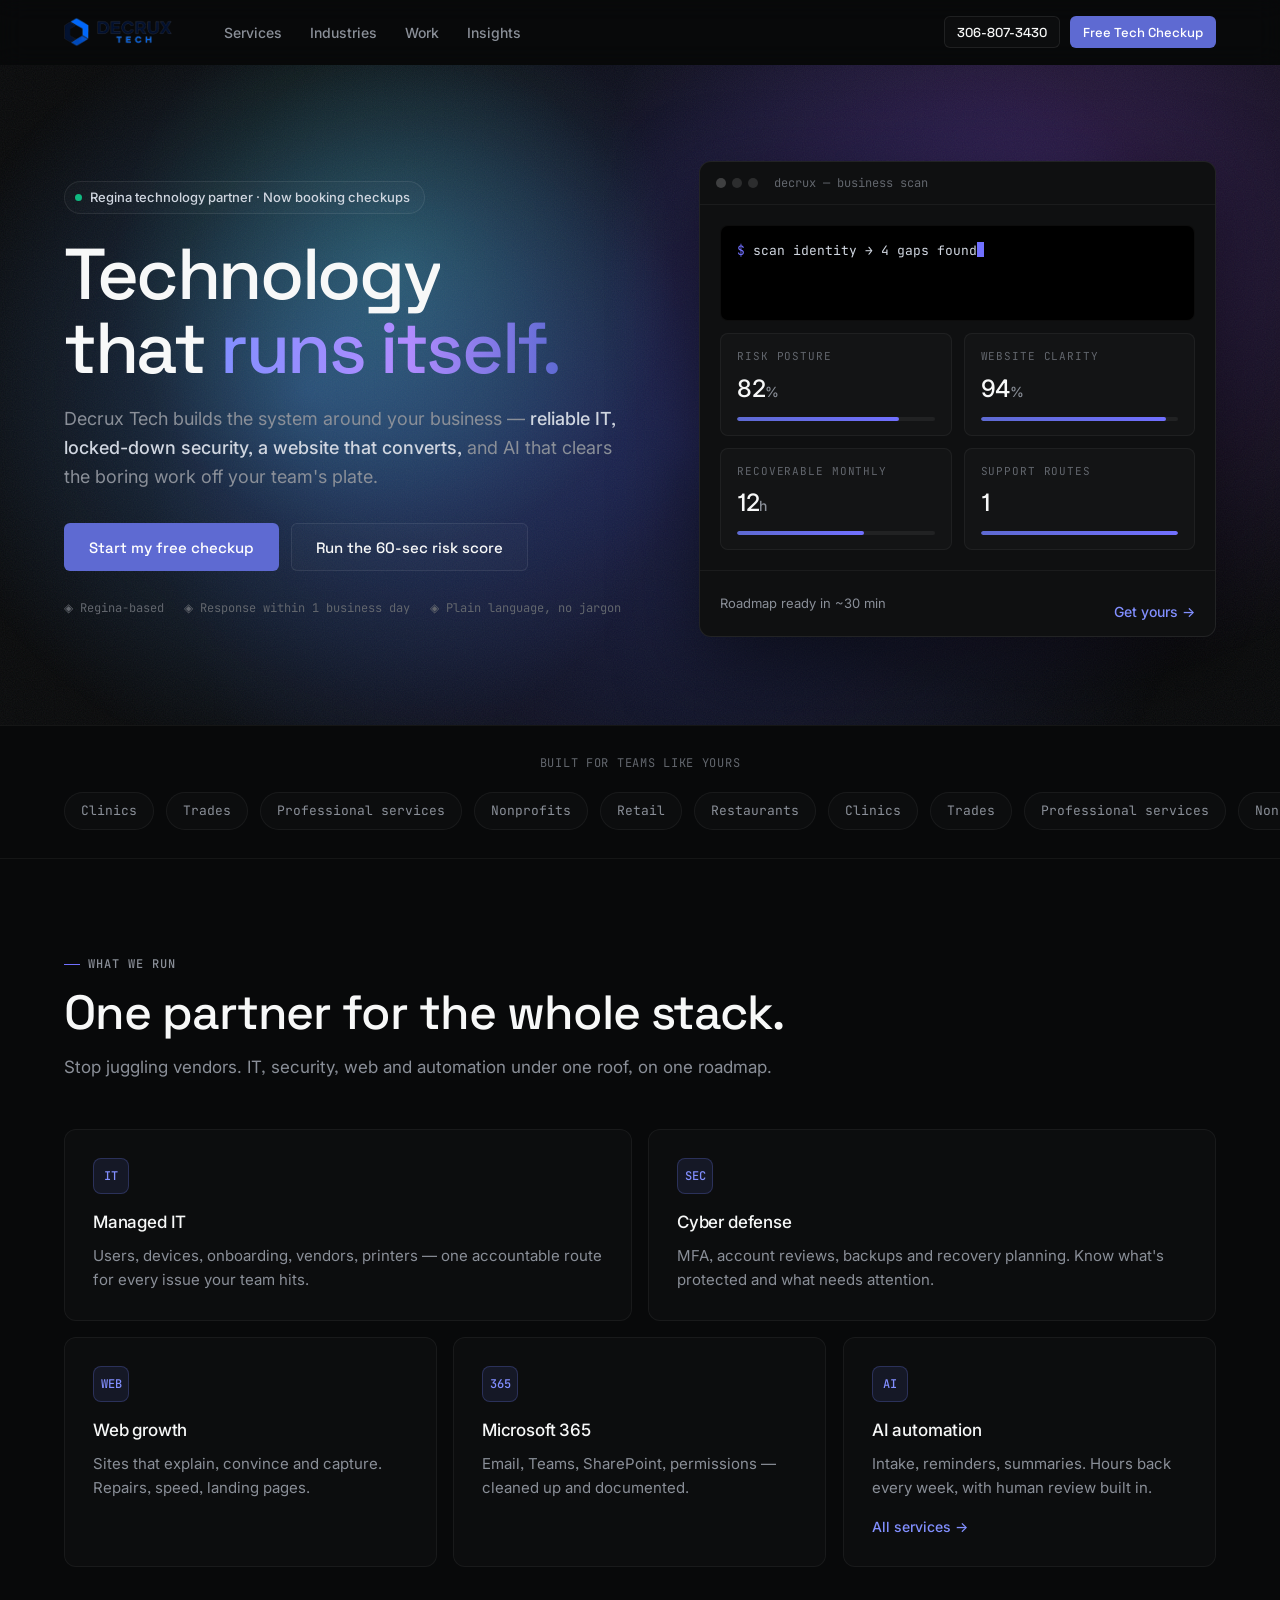
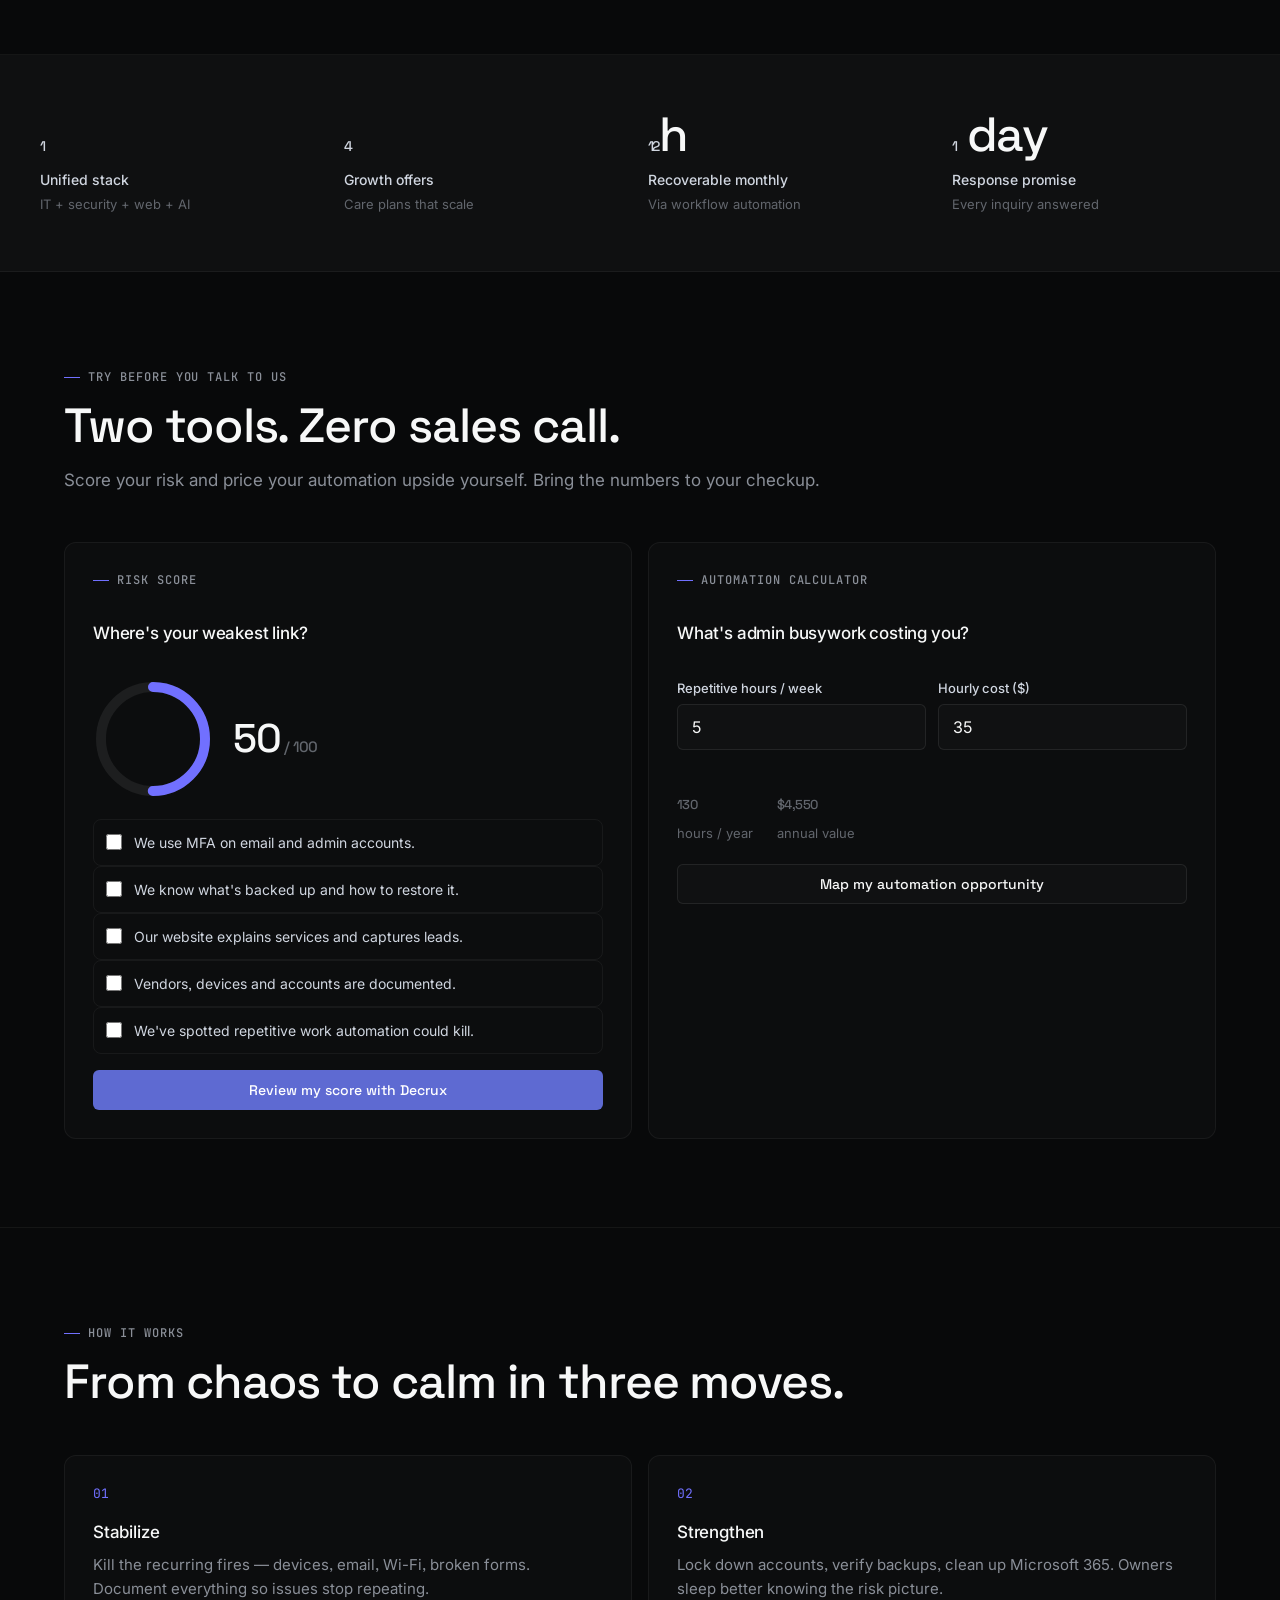
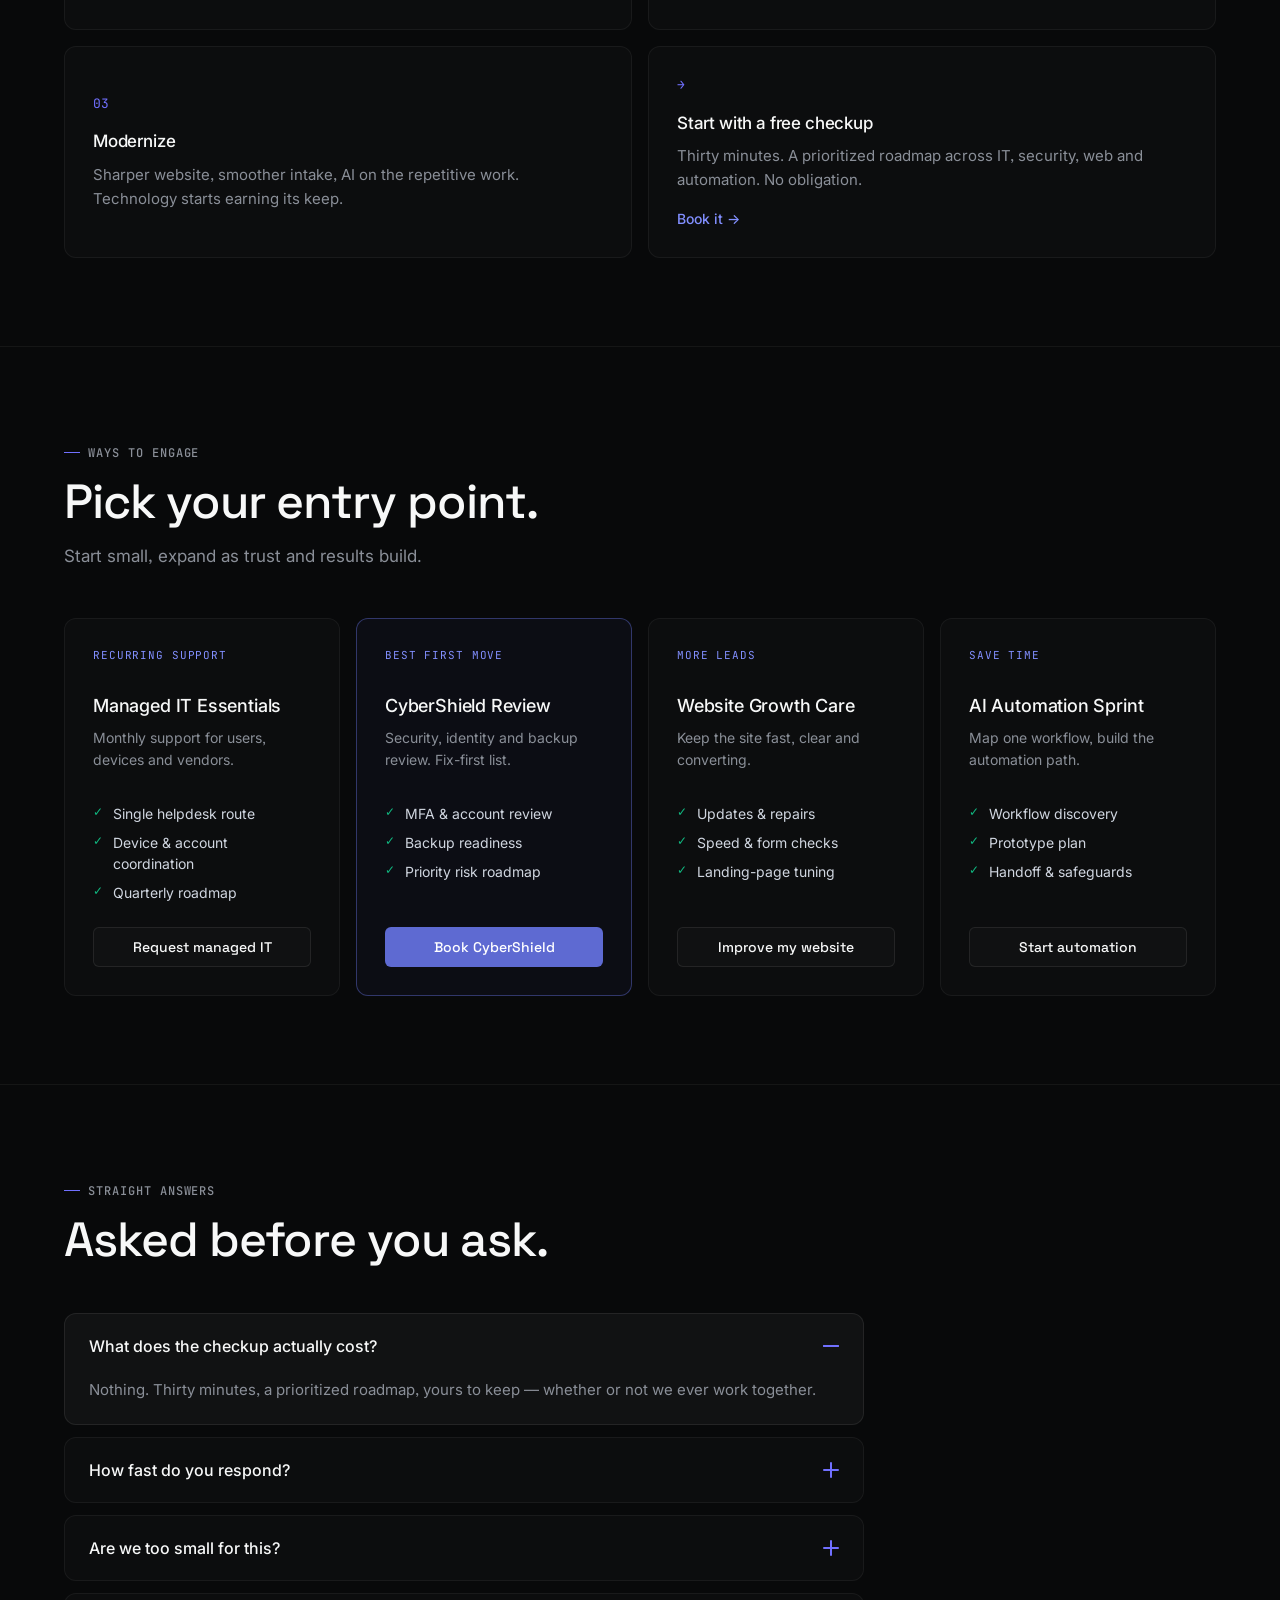
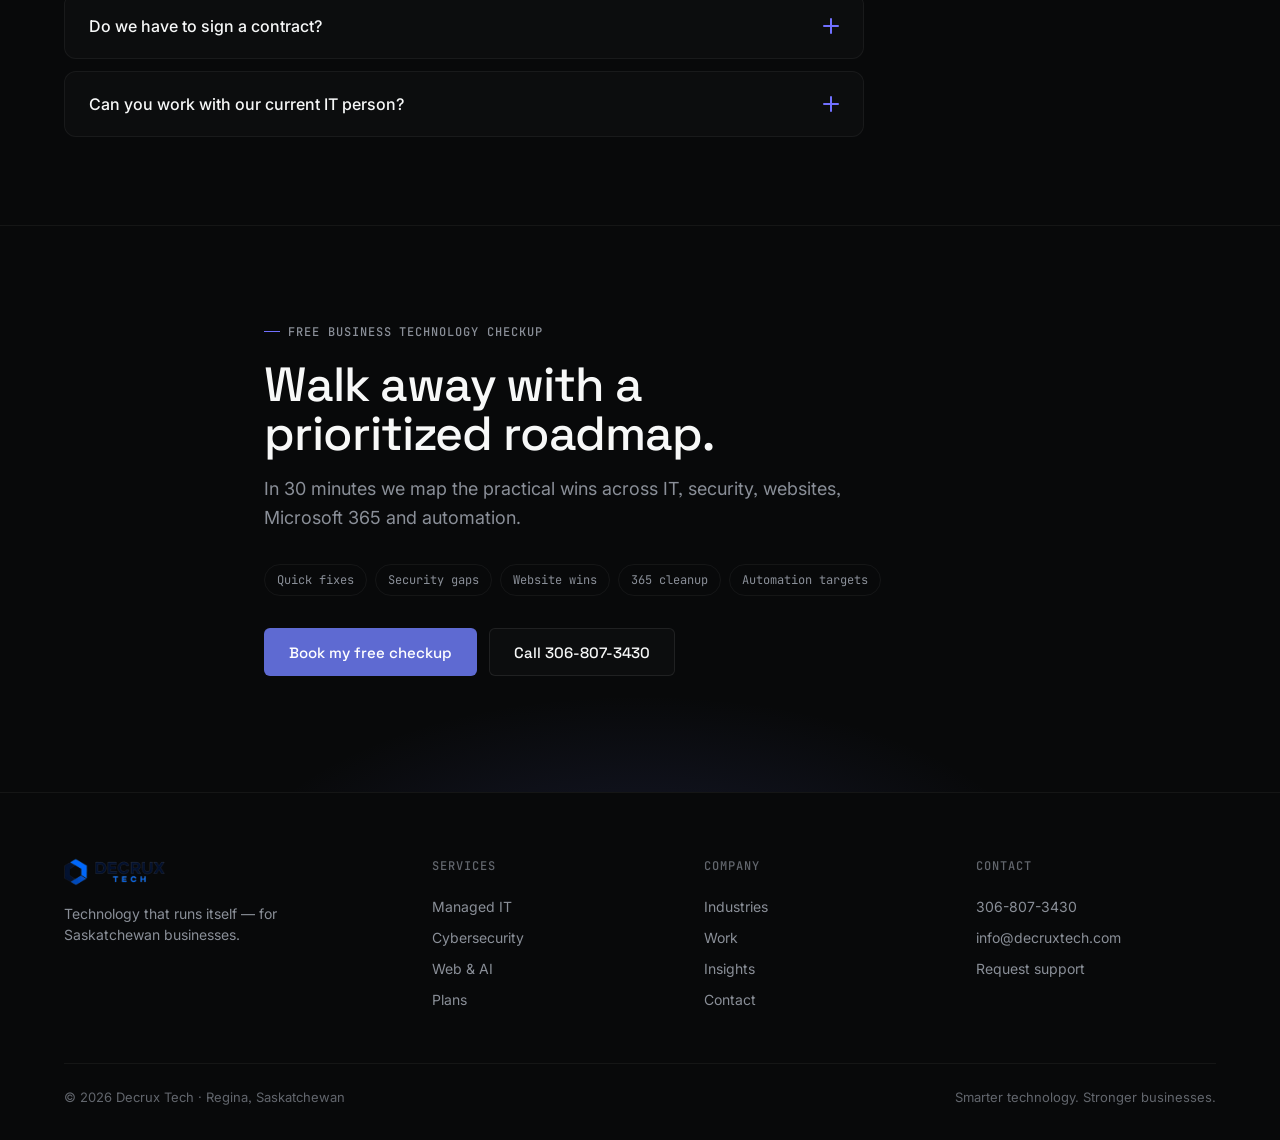
==== commit 602d297b: "v5 motion: kinetic hero, glass nav, aurora canvas, drawer, FAQ, conversion spine - Aurora canvas her" ====
--- a/index.html
+++ b/index.html
@@ -14,9 +14,18 @@
   <link rel="icon" href="decrux-icon.svg?v=20260608-2" type="image/svg+xml">
   <link rel="preconnect" href="https://fonts.googleapis.com">
   <link rel="preconnect" href="https://fonts.gstatic.com" crossorigin>
-  <link href="https://fonts.googleapis.com/css2?family=Inter:wght@300..700&family=JetBrains+Mono:wght@400;500&display=swap" rel="stylesheet">
-  <link rel="stylesheet" href="styles.css?v=4">
-  <script defer src="app.js?v=4"></script>
+  <link href="https://fonts.googleapis.com/css2?family=Inter:wght@300..700&family=Space+Grotesk:wght@400;500;600;700&family=JetBrains+Mono:wght@400;500&display=swap" rel="stylesheet">
+  <link rel="stylesheet" href="styles.css?v=5">
+  <script defer src="app.js?v=5"></script>
+  <script>setTimeout(function(){document.body.classList.add("loaded")},2500)</script>
+  <noscript><style>.reveal,.hero-copy .pill,.hero-copy .lede,.hero-actions,.hero-meta,.hero .panel,.kinetic .wi{opacity:1!important;transform:none!important}</style></noscript>
+  <script type="application/ld+json">
+  {"@context":"https://schema.org","@type":"LocalBusiness","name":"Decrux Tech",
+  "description":"Managed IT, cybersecurity, websites, Microsoft 365 and AI automation for Saskatchewan businesses.",
+  "url":"https://decruxtech.com/","telephone":"+1-306-807-3430","email":"info@decruxtech.com",
+  "address":{"@type":"PostalAddress","addressLocality":"Regina","addressRegion":"SK","addressCountry":"CA"},
+  "priceRange":"$$","openingHours":"Mo-Fr 09:00-17:00"}
+  </script>
 </head>
 <body>
   <div class="scroll-progress" aria-hidden="true"></div>
@@ -27,29 +36,43 @@
       <a class="brand" href="index.html" aria-label="Decrux Tech home">
         <img src="decrux-logo-horizontal.svg?v=20260608-2" alt="Decrux Tech" width="190" height="57">
       </a>
+      <nav class="nav-links" aria-label="Main navigation">
+        <a href="services.html" data-nav="services"><span>Services</span></a>
+        <a href="industries.html" data-nav="industries"><span>Industries</span></a>
+        <a href="portfolio.html" data-nav="work"><span>Work</span></a>
+        <a href="insights.html" data-nav="insights"><span>Insights</span></a>
+      </nav>
+      <div class="nav-cta-row">
+        <a class="btn btn-ghost btn-sm" href="tel:+13068073430">306-807-3430</a>
+        <a class="btn btn-primary btn-sm magnetic" href="contact-form.html"><span>Free Tech Checkup</span></a>
+      </div>
       <button class="nav-toggle" type="button" aria-label="Open navigation" aria-expanded="false">
         <span></span><span></span><span></span>
       </button>
-      <nav class="nav-links" aria-label="Main navigation">
-        <a href="services.html" data-nav="services">Services</a>
-        <a href="industries.html" data-nav="industries">Industries</a>
-        <a href="portfolio.html" data-nav="work">Work</a>
-        <a href="insights.html" data-nav="insights">Insights</a>
-      </nav>
-      <div class="nav-cta-row">
-        <a class="btn btn-ghost btn-sm" href="tel:+13068073430">306-807-3430</a>
-        <a class="btn btn-primary btn-sm" href="contact-form.html">Free Tech Checkup</a>
-      </div>
     </div>
   </header>
+  <div class="drawer" id="drawer" aria-hidden="true">
+    <nav class="drawer-links" aria-label="Mobile navigation">
+      <a href="services.html">Services</a>
+      <a href="industries.html">Industries</a>
+      <a href="portfolio.html">Work</a>
+      <a href="insights.html">Insights</a>
+    </nav>
+    <div class="drawer-foot">
+      <a class="btn btn-primary btn-lg btn-full" href="contact-form.html">Free Tech Checkup</a>
+      <a class="drawer-phone" href="tel:+13068073430">Call 306-807-3430</a>
+    </div>
+  </div>
 
   <main id="main">
     <!-- ═══ HERO ═══ -->
     <section class="hero">
+      <canvas id="aurora" aria-hidden="true"></canvas>
+      <div class="grain" aria-hidden="true"></div>
       <div class="wrap hero-inner">
         <div class="hero-copy">
           <span class="pill"><span class="dot dot-pulse"></span> Regina technology partner · Now booking checkups</span>
-          <h1 class="display display-xl">Technology that runs itself.</h1>
+          <h1 class="display display-xl kinetic" data-split>Technology that <span class="grad">runs itself.</span></h1>
           <p class="lede">Decrux Tech builds the system around your business — <strong>reliable IT, locked-down security, a website that converts,</strong> and AI that clears the boring work off your team's plate.</p>
           <div class="hero-actions">
             <a class="btn btn-primary btn-lg" href="contact-form.html?service=Technology%20Checkup">Start my free checkup</a>
@@ -62,7 +85,7 @@
           </div>
         </div>
         <aside class="panel" aria-label="Decrux live business scan">
-          <div class="panel-bar">
+                    <div class="panel-bar">
             <span class="traffic"><i></i><i></i><i></i></span>
             <span>decrux — business scan</span>
           </div>
@@ -250,6 +273,23 @@
       </div>
     </section>
 
+    <!-- ═══ FAQ ═══ -->
+    <section class="section" id="faq">
+      <div class="wrap">
+        <div class="section-head reveal">
+          <span class="eyebrow">Straight answers</span>
+          <h2 class="display display-lg">Asked before you ask.</h2>
+        </div>
+        <div class="faq">
+          <details class="faq-item reveal" open><summary>What does the checkup actually cost?<span class="faq-x"></span></summary><p>Nothing. Thirty minutes, a prioritized roadmap, yours to keep — whether or not we ever work together.</p></details>
+          <details class="faq-item reveal"><summary>How fast do you respond?<span class="faq-x"></span></summary><p>Every inquiry gets a human reply within one business day. Urgent outages: call <a href="tel:+13068073430">306-807-3430</a> and skip the queue.</p></details>
+          <details class="faq-item reveal"><summary>Are we too small for this?<span class="faq-x"></span></summary><p>If you have 1+ computers and depend on them, you're big enough. Most clients are 1–50 people.</p></details>
+          <details class="faq-item reveal"><summary>Do we have to sign a contract?<span class="faq-x"></span></summary><p>No. Start with one fix or one review. Monthly plans exist when you want predictable support — cancel anytime.</p></details>
+          <details class="faq-item reveal"><summary>Can you work with our current IT person?<span class="faq-x"></span></summary><p>Yes — we backstop, document, and handle overflow. Many engagements start exactly this way.</p></details>
+        </div>
+      </div>
+    </section>
+
     <!-- ═══ CTA ═══ -->
     <section class="section cta">
       <div class="wrap cta-inner reveal">
--- a/styles.css
+++ b/styles.css
@@ -408,3 +408,175 @@
 .honey { display: none; }
 .locale { font-size: 14px; color: var(--muted); }
 .thanks-title { margin-top: 20px; }
+/* ═══════════════════════════════════════════════════════════════════
+   v5 MOTION LAYER — glass nav, kinetic type, aurora hero, magnetic
+   buttons, marquee, FAQ, cursor glow, drawer, tilt, back-to-top
+   ═══════════════════════════════════════════════════════════════════ */
+
+/* Display voice: Space Grotesk for headlines + buttons */
+.display, .btn, .drawer-links a, .stat strong, .score-num, .calc-out strong {
+  font-family: 'Space Grotesk', 'Inter', system-ui, sans-serif;
+}
+
+/* ── Header: transparent → glass ── */
+.site-header { background: transparent; border-bottom-color: transparent; transition: background .3s ease, border-color .3s ease; }
+.site-header.scrolled {
+  background: rgba(8, 9, 10, 0.78);
+  backdrop-filter: blur(14px); -webkit-backdrop-filter: blur(14px);
+  border-bottom-color: var(--border-soft);
+}
+.site-header.scrolled .nav { height: 56px; }
+.nav { transition: height .3s ease; }
+.nav-links a { position: relative; }
+.nav-links a span { position: relative; }
+.nav-links a span::after {
+  content: ""; position: absolute; left: 0; right: 0; bottom: -4px; height: 2px;
+  border-radius: 2px; background: var(--accent-2);
+  transform: scaleX(0); transform-origin: left; transition: transform .25s ease;
+}
+.nav-links a:hover span::after, .nav-links a.active span::after { transform: scaleX(1); }
+.nav-links a.active { color: var(--text); }
+/* legacy v4 active bar off */
+.nav-links a.active::after { display: none; }
+
+/* ── Drawer (mobile overlay) ── */
+.drawer {
+  position: fixed; inset: 0; z-index: 40;
+  background: rgba(8, 9, 10, 0.96);
+  backdrop-filter: blur(16px); -webkit-backdrop-filter: blur(16px);
+  display: flex; flex-direction: column; justify-content: center;
+  padding: 96px 32px 40px;
+  opacity: 0; visibility: hidden; transition: opacity .3s ease, visibility .3s;
+}
+.site-header.open ~ .drawer, body.drawer-open .drawer { opacity: 1; visibility: visible; }
+.drawer-links { display: grid; gap: 4px; }
+.drawer-links a {
+  font-size: clamp(2rem, 9vw, 3rem); font-weight: 600; color: var(--text);
+  text-decoration: none; letter-spacing: -0.02em; padding: 8px 0;
+  border-bottom: 1px solid var(--border-soft);
+  opacity: 0; transform: translateY(24px); transition: opacity .4s ease, transform .4s ease;
+}
+body.drawer-open .drawer-links a { opacity: 1; transform: none; }
+body.drawer-open .drawer-links a:nth-child(1) { transition-delay: .05s; }
+body.drawer-open .drawer-links a:nth-child(2) { transition-delay: .12s; }
+body.drawer-open .drawer-links a:nth-child(3) { transition-delay: .19s; }
+body.drawer-open .drawer-links a:nth-child(4) { transition-delay: .26s; }
+.drawer-foot { margin-top: 32px; display: grid; gap: 16px; }
+.drawer-phone { text-align: center; color: var(--muted); font-size: 15px; }
+/* toggle → X */
+.site-header.open .nav-toggle span:nth-child(1), body.drawer-open .nav-toggle span:nth-child(1) { transform: translateY(7px) rotate(45deg); }
+.site-header.open .nav-toggle span:nth-child(2), body.drawer-open .nav-toggle span:nth-child(2) { opacity: 0; }
+.site-header.open .nav-toggle span:nth-child(3), body.drawer-open .nav-toggle span:nth-child(3) { transform: translateY(-7px) rotate(-45deg); }
+.site-header.open, body.drawer-open { overflow: visible; }
+@media (max-width: 768px) {
+  .site-header .nav-links { display: none !important; }
+}
+
+/* ── Hero aurora + grain ── */
+.hero { position: relative; }
+#aurora { position: absolute; inset: 0; width: 100%; height: 100%; pointer-events: none; }
+.grain {
+  position: absolute; inset: 0; pointer-events: none; opacity: .07;
+  background-image: url("data:image/svg+xml,%3Csvg xmlns='http://www.w3.org/2000/svg' width='160' height='160'%3E%3Cfilter id='n'%3E%3CfeTurbulence type='fractalNoise' baseFrequency='0.9' numOctaves='2'/%3E%3C/filter%3E%3Crect width='160' height='160' filter='url(%23n)' opacity='1'/%3E%3C/svg%3E");
+}
+.hero::before { display: none; }
+.hero-inner { position: relative; z-index: 1; }
+
+/* ── Kinetic headline ── */
+.kinetic .w { display: inline-block; overflow: hidden; vertical-align: bottom; padding-bottom: .08em; margin-bottom: -.08em; }
+.kinetic .wi { display: inline-block; transform: translateY(115%); transition: transform .9s cubic-bezier(.2,.7,.15,1); }
+body.loaded .kinetic .wi { transform: none; }
+.grad {
+  background: linear-gradient(92deg, #828fff 0%, #b18cff 55%, #5e6ad2 100%);
+  -webkit-background-clip: text; background-clip: text; color: transparent;
+}
+/* hero entrance */
+.hero-copy .pill, .hero-copy .lede, .hero-actions, .hero-meta {
+  opacity: 0; transform: translateY(26px);
+  transition: opacity .7s ease, transform .7s cubic-bezier(.2,.7,.2,1);
+}
+body.loaded .hero-copy .pill { opacity: 1; transform: none; transition-delay: .05s; }
+body.loaded .hero-copy .lede { opacity: 1; transform: none; transition-delay: .45s; }
+body.loaded .hero-actions { opacity: 1; transform: none; transition-delay: .6s; }
+body.loaded .hero-meta { opacity: 1; transform: none; transition-delay: .75s; }
+.hero .panel { opacity: 0; transform: translateY(36px) scale(.98); transition: opacity 1s ease .35s, transform 1s cubic-bezier(.2,.7,.2,1) .35s; }
+body.loaded .hero .panel { opacity: 1; transform: none; }
+
+/* ── Floating chips ── */
+.panel { position: relative; }
+.chip {
+  position: absolute; z-index: 2;
+  font-family: var(--mono); font-size: 12px; color: var(--text);
+  background: rgba(15, 17, 19, 0.9); border: 1px solid var(--border);
+  border-radius: 9999px; padding: 8px 14px;
+  box-shadow: 0 12px 32px rgba(0, 0, 0, .5);
+  animation: float 5s ease-in-out infinite; white-space: nowrap;
+}
+.chip-a { top: -16px; right: 24px; }
+.chip-b { bottom: -14px; left: 24px; animation-delay: -2.5s; }
+@keyframes float { 0%, 100% { transform: translateY(0); } 50% { transform: translateY(-10px); } }
+
+/* ── Magnetic + glow buttons ── */
+.magnetic { transition: transform .25s cubic-bezier(.2,.7,.2,1), background .15s ease, box-shadow .25s ease; will-change: transform; }
+.btn-primary:hover { box-shadow: 0 8px 32px rgba(94, 106, 210, .45); }
+
+/* ── Cursor glow (desktop, fine pointers only) ── */
+#glow {
+  position: fixed; top: 0; left: 0; z-index: 1; pointer-events: none;
+  width: 520px; height: 520px; margin: -260px 0 0 -260px;
+  background: radial-gradient(circle, rgba(94, 106, 210, .09) 0%, transparent 60%);
+  opacity: 0; transition: opacity .4s ease;
+}
+@media (hover: none), (pointer: coarse) { #glow { display: none; } }
+
+/* ── Marquee (motion) ── */
+.strip { overflow: hidden; }
+.marquee { width: max-content; justify-content: flex-start; animation: marquee 30s linear infinite; }
+.marquee:hover { animation-play-state: paused; }
+@keyframes marquee { to { transform: translateX(-50%); } }
+
+/* ── Tilt cards ── */
+.tilt { transition: transform .2s ease, background .2s ease, border-color .2s ease; will-change: transform; }
+
+/* ── FAQ ── */
+.faq { display: grid; gap: 12px; max-width: var(--wrap-narrow); }
+.faq-item {
+  background: var(--surface); border: 1px solid var(--border-soft);
+  border-radius: var(--radius-l); padding: 0 24px; transition: border-color .2s, background .2s;
+}
+.faq-item[open] { border-color: var(--border); background: var(--surface-2); }
+.faq-item summary {
+  display: flex; align-items: center; justify-content: space-between; gap: 16px;
+  list-style: none; cursor: pointer; padding: 20px 0;
+  font-size: 16px; font-weight: 500; color: var(--text);
+}
+.faq-item summary::-webkit-details-marker { display: none; }
+.faq-item summary .faq-x { position: relative; width: 16px; height: 16px; flex: none; }
+.faq-x::before, .faq-x::after {
+  content: ""; position: absolute; background: var(--accent-2); border-radius: 2px; transition: transform .25s ease;
+}
+.faq-x::before { left: 0; top: 7px; width: 16px; height: 2px; }
+.faq-x::after { left: 7px; top: 0; width: 2px; height: 16px; }
+.faq-item[open] .faq-x::after { transform: rotate(90deg); }
+.faq-item p { padding: 0 0 22px; color: var(--muted); font-size: 15px; line-height: 1.65; }
+.faq-item p a { color: var(--accent-hover); }
+
+/* ── Back to top ── */
+#toTop {
+  position: fixed; right: 24px; bottom: 24px; z-index: 60;
+  width: 44px; height: 44px; border-radius: 50%;
+  background: var(--panel); border: 1px solid var(--border); color: var(--text);
+  font-size: 18px; cursor: pointer; opacity: 0; visibility: hidden;
+  transform: translateY(12px); transition: all .3s ease;
+}
+#toTop.show { opacity: 1; visibility: visible; transform: none; }
+#toTop:hover { border-color: var(--accent-2); }
+
+/* ── Reduced motion: kill the show ── */
+@media (prefers-reduced-motion: reduce) {
+  .marquee { animation: none; }
+  .chip { animation: none; }
+  .kinetic .wi { transform: none; }
+  .hero-copy .pill, .hero-copy .lede, .hero-actions, .hero-meta, .hero .panel { opacity: 1; transform: none; }
+  #aurora { display: none; }
+}
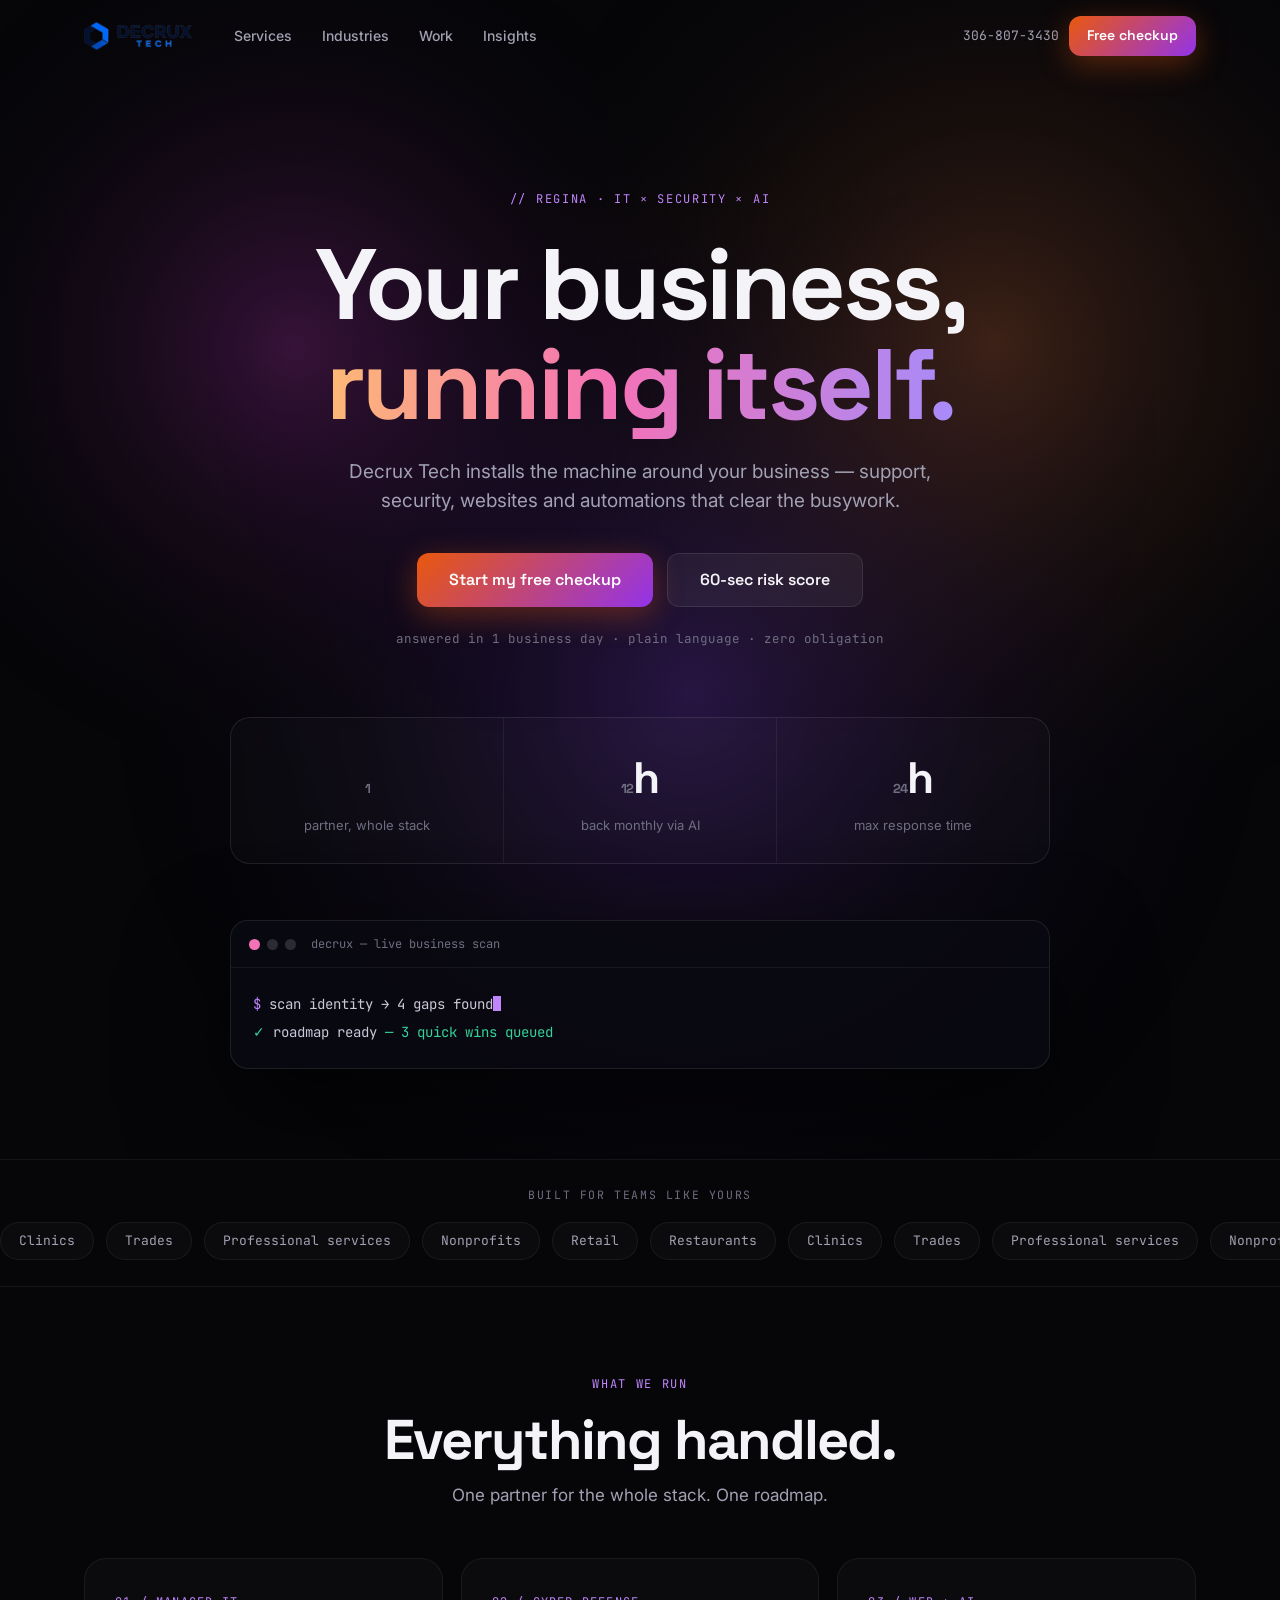
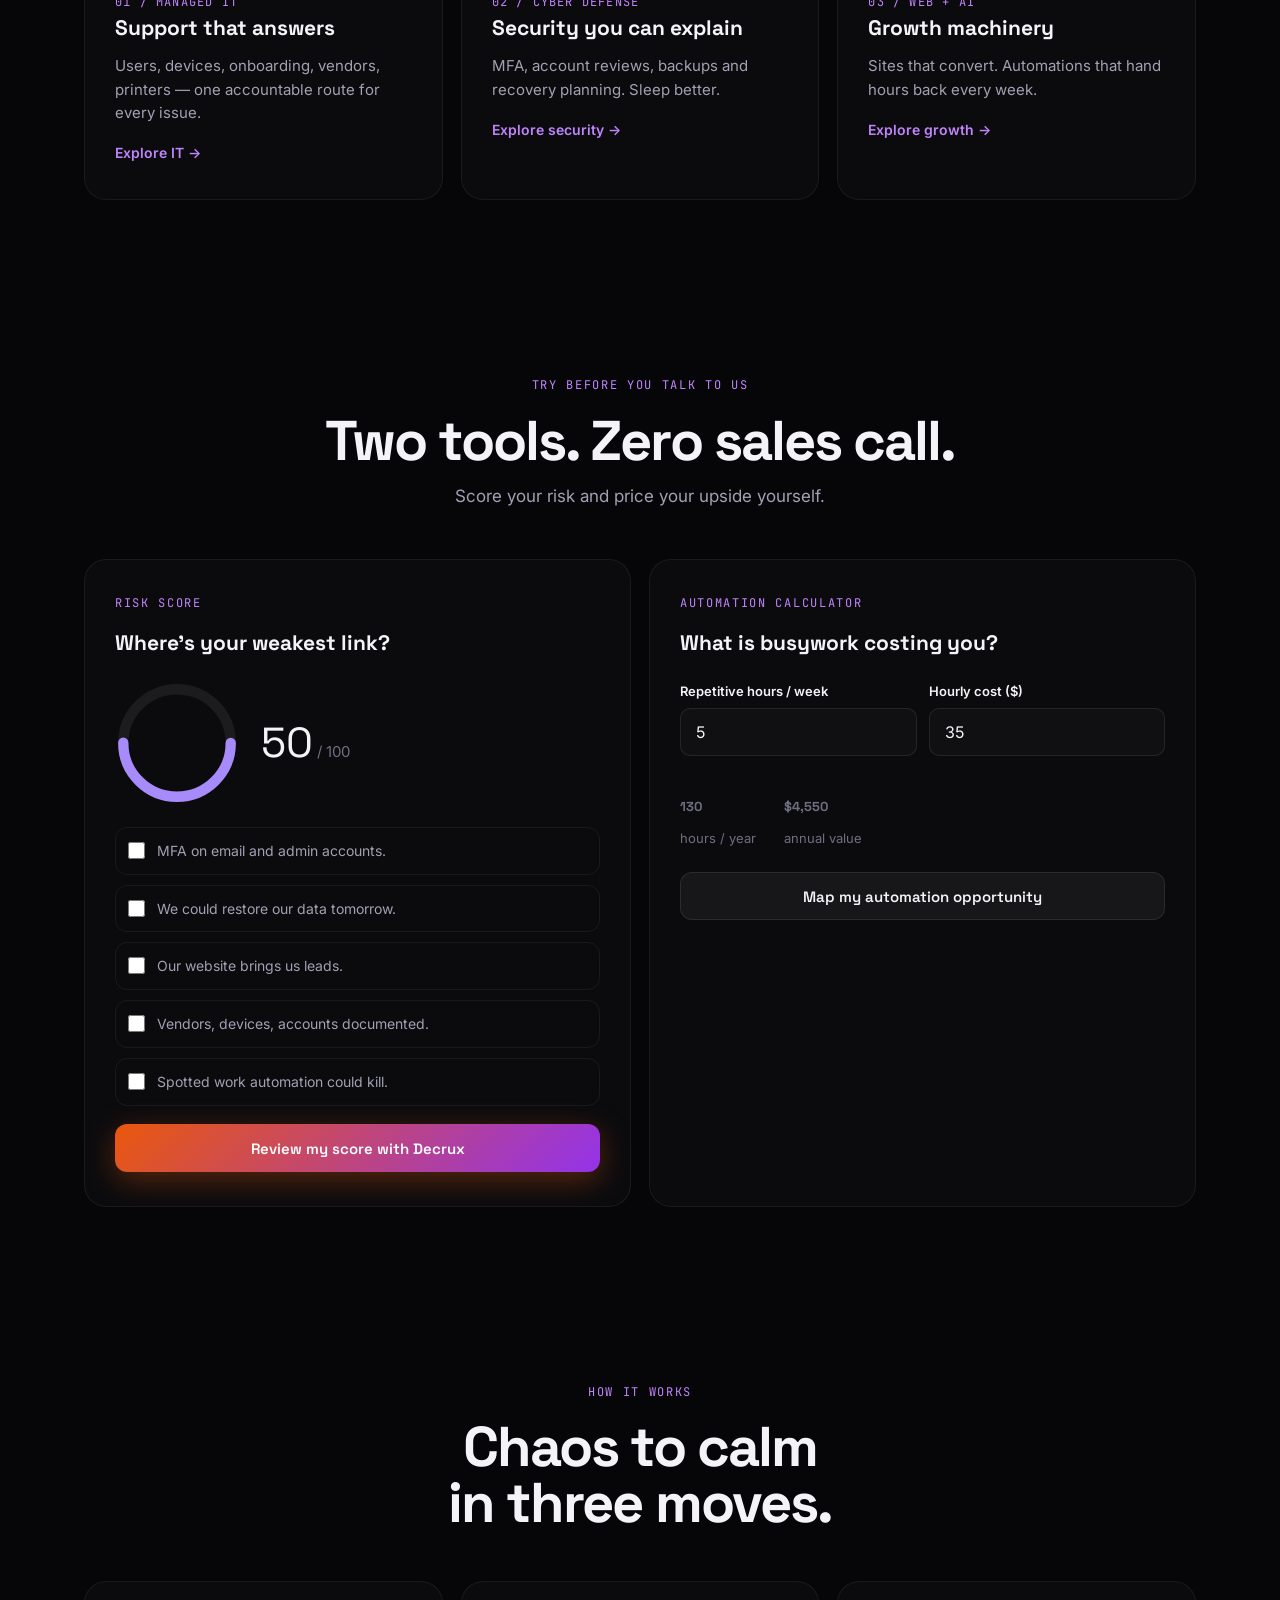
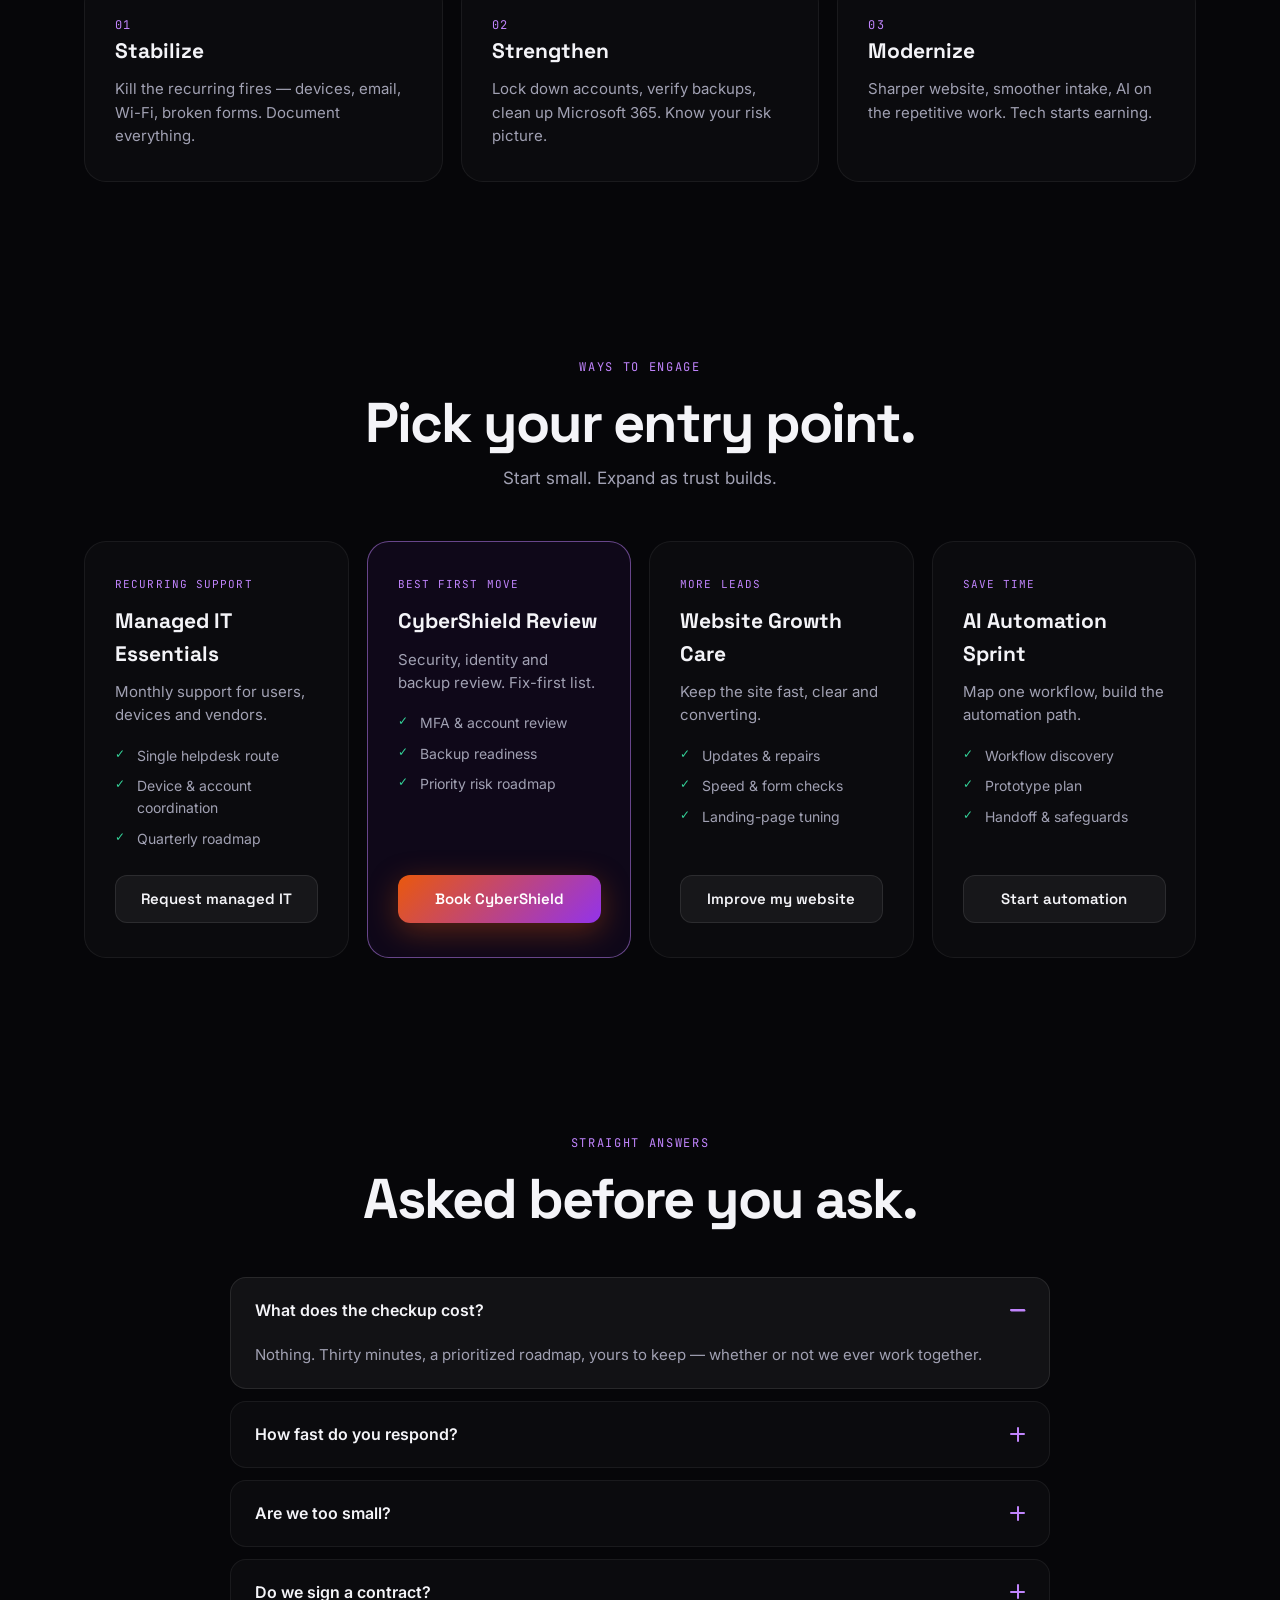
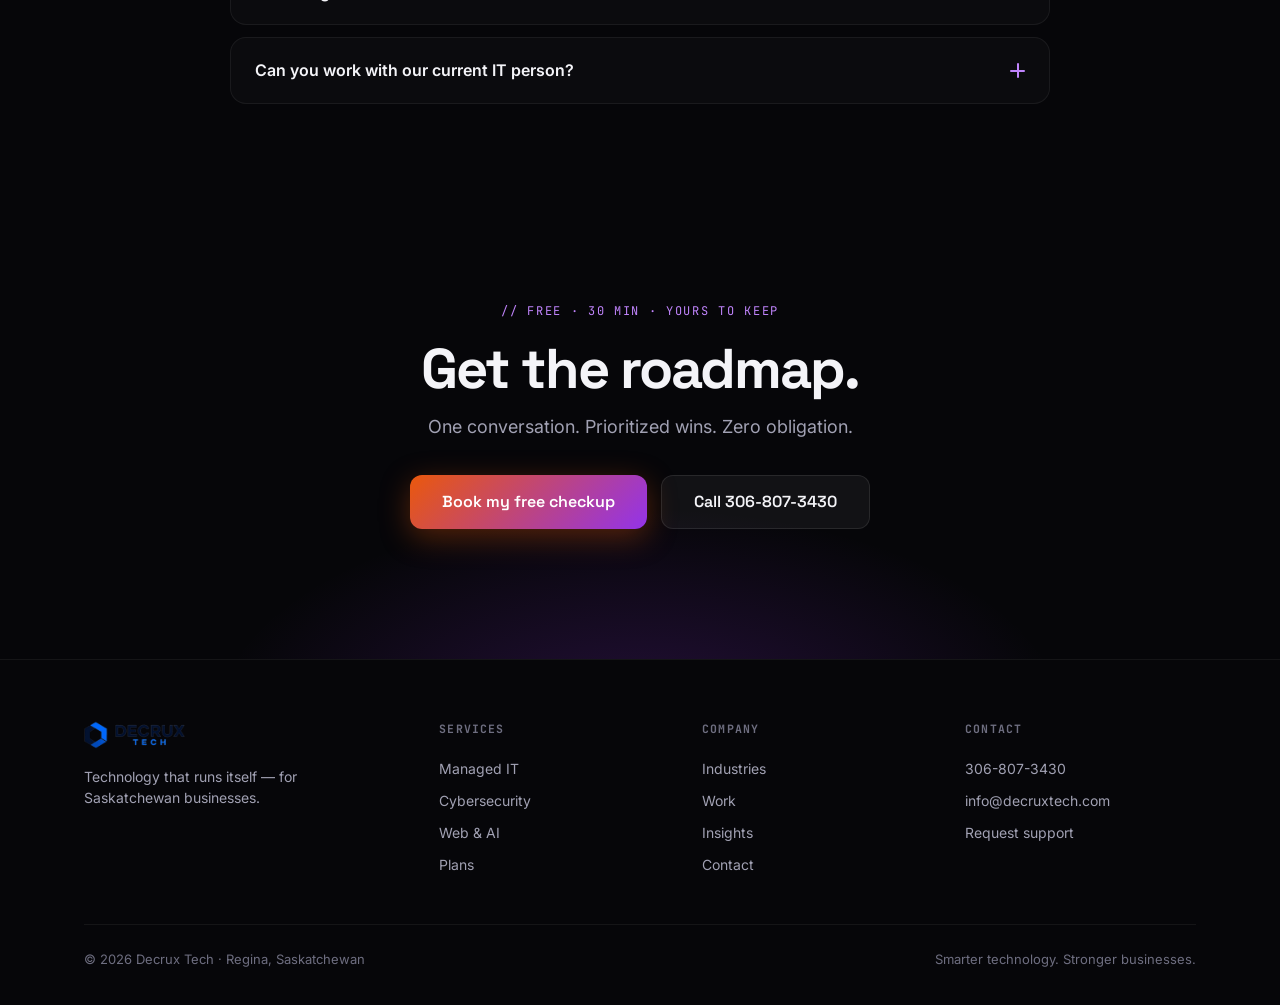
==== commit de631393: "Merge Afterhours redesign: cinematic full-site rebuild goes live" ====
--- a/index.html
+++ b/index.html
@@ -5,26 +5,26 @@
   <meta name="viewport" content="width=device-width, initial-scale=1.0">
   <title>Decrux Tech — IT, Security, Websites & AI Automation for Saskatchewan Business</title>
   <meta name="description" content="Decrux Tech is Regina's technology partner: managed IT, cybersecurity, websites, Microsoft 365 and AI automation. One partner, one roadmap, one free checkup to start.">
-  <meta name="theme-color" content="#08090a">
+  <meta name="theme-color" content="#060609">
   <link rel="canonical" href="https://decruxtech.com/">
   <meta property="og:type" content="website">
   <meta property="og:site_name" content="Decrux Tech">
-  <meta property="og:title" content="Decrux Tech — Technology that runs itself">
+  <meta property="og:title" content="Decrux Tech — IT, Security, Websites & AI Automation for Saskatchewan Business">
   <meta property="og:url" content="https://decruxtech.com/">
   <link rel="icon" href="decrux-icon.svg?v=20260608-2" type="image/svg+xml">
   <link rel="preconnect" href="https://fonts.googleapis.com">
   <link rel="preconnect" href="https://fonts.gstatic.com" crossorigin>
-  <link href="https://fonts.googleapis.com/css2?family=Inter:wght@300..700&family=Space+Grotesk:wght@400;500;600;700&family=JetBrains+Mono:wght@400;500&display=swap" rel="stylesheet">
-  <link rel="stylesheet" href="styles.css?v=5">
-  <script defer src="app.js?v=5"></script>
+  <link href="https://fonts.googleapis.com/css2?family=Inter:wght@400;500;600&family=Space+Grotesk:wght@500;600;700&family=JetBrains+Mono:wght@400;500&display=swap" rel="stylesheet">
+  <link rel="stylesheet" href="styles.css?v=6">
+  <script defer src="app.js?v=6"></script>
   <script>setTimeout(function(){document.body.classList.add("loaded")},2500)</script>
-  <noscript><style>.reveal,.hero-copy .pill,.hero-copy .lede,.hero-actions,.hero-meta,.hero .panel,.kinetic .wi{opacity:1!important;transform:none!important}</style></noscript>
+  <noscript><style>.rise,.reveal{opacity:1!important;transform:none!important}#sky{display:none}.hero-fallback{display:block}</style></noscript>
   <script type="application/ld+json">
   {"@context":"https://schema.org","@type":"LocalBusiness","name":"Decrux Tech",
   "description":"Managed IT, cybersecurity, websites, Microsoft 365 and AI automation for Saskatchewan businesses.",
   "url":"https://decruxtech.com/","telephone":"+1-306-807-3430","email":"info@decruxtech.com",
   "address":{"@type":"PostalAddress","addressLocality":"Regina","addressRegion":"SK","addressCountry":"CA"},
-  "priceRange":"$$","openingHours":"Mo-Fr 09:00-17:00"}
+  "priceRange":"$$"}
   </script>
 </head>
 <body>
@@ -37,14 +37,14 @@
         <img src="decrux-logo-horizontal.svg?v=20260608-2" alt="Decrux Tech" width="190" height="57">
       </a>
       <nav class="nav-links" aria-label="Main navigation">
-        <a href="services.html" data-nav="services"><span>Services</span></a>
-        <a href="industries.html" data-nav="industries"><span>Industries</span></a>
-        <a href="portfolio.html" data-nav="work"><span>Work</span></a>
-        <a href="insights.html" data-nav="insights"><span>Insights</span></a>
+        <a href="services.html" data-nav="services">Services</a>
+        <a href="industries.html" data-nav="industries">Industries</a>
+        <a href="portfolio.html" data-nav="work">Work</a>
+        <a href="insights.html" data-nav="insights">Insights</a>
       </nav>
       <div class="nav-cta-row">
-        <a class="btn btn-ghost btn-sm" href="tel:+13068073430">306-807-3430</a>
-        <a class="btn btn-primary btn-sm magnetic" href="contact-form.html"><span>Free Tech Checkup</span></a>
+        <a class="nav-phone" href="tel:+13068073430">306-807-3430</a>
+        <a class="btn btn-fire btn-sm" href="contact-form.html">Free checkup</a>
       </div>
       <button class="nav-toggle" type="button" aria-label="Open navigation" aria-expanded="false">
         <span></span><span></span><span></span>
@@ -59,143 +59,84 @@
       <a href="insights.html">Insights</a>
     </nav>
     <div class="drawer-foot">
-      <a class="btn btn-primary btn-lg btn-full" href="contact-form.html">Free Tech Checkup</a>
+      <a class="btn btn-fire btn-full" href="contact-form.html">Free checkup</a>
       <a class="drawer-phone" href="tel:+13068073430">Call 306-807-3430</a>
     </div>
   </div>
-
   <main id="main">
-    <!-- ═══ HERO ═══ -->
     <section class="hero">
-      <canvas id="aurora" aria-hidden="true"></canvas>
-      <div class="grain" aria-hidden="true"></div>
-      <div class="wrap hero-inner">
-        <div class="hero-copy">
-          <span class="pill"><span class="dot dot-pulse"></span> Regina technology partner · Now booking checkups</span>
-          <h1 class="display display-xl kinetic" data-split>Technology that <span class="grad">runs itself.</span></h1>
-          <p class="lede">Decrux Tech builds the system around your business — <strong>reliable IT, locked-down security, a website that converts,</strong> and AI that clears the boring work off your team's plate.</p>
-          <div class="hero-actions">
-            <a class="btn btn-primary btn-lg" href="contact-form.html?service=Technology%20Checkup">Start my free checkup</a>
-            <a class="btn btn-ghost btn-lg" href="#diagnostic">Run the 60-sec risk score</a>
+      <canvas id="sky" aria-hidden="true"></canvas>
+      <div class="hero-fallback" aria-hidden="true"></div>
+      <div class="wrap hero-in">
+        <div class="tag rise d1">// Regina · IT × Security × AI</div>
+        <h1 class="display display-xl rise d2">Your business,<br><span class="grad-fire">running itself.</span></h1>
+        <p class="lede rise d3">Decrux Tech installs the machine around your business — support, security, websites and automations that clear the busywork.</p>
+        <div class="hero-actions rise d4">
+          <a class="btn btn-fire btn-lg" href="contact-form.html?service=Technology%20Checkup">Start my free checkup</a>
+          <a class="btn btn-ghost btn-lg" href="#diagnostic">60-sec risk score</a>
+        </div>
+        <div class="hero-meta rise d5">answered in 1 business day · plain language · zero obligation</div>
+        <div class="stats rise d6">
+          <div class="stat"><strong><span class="count" data-t="1">0</span></strong><span>partner, whole stack</span></div>
+          <div class="stat"><strong><span class="count" data-t="12">0</span>h</strong><span>back monthly via AI</span></div>
+          <div class="stat"><strong><span class="count" data-t="24">0</span>h</strong><span>max response time</span></div>
+        </div>
+        <div class="console rise d6"><div class="c-bar"><i></i><i></i><i></i><span>decrux — live business scan</span></div>
+          <div class="c-body">
+            <div><span class="p">$</span> <span id="typed">scan identity → 4 gaps found</span><span class="caret"></span></div>
+            <div><span class="ok">✓</span> roadmap ready <span class="ok">— 3 quick wins queued</span></div>
           </div>
-          <div class="hero-meta">
-            <span>◈ Regina-based</span>
-            <span>◈ Response within 1 business day</span>
-            <span>◈ Plain language, no jargon</span>
-          </div>
-        </div>
-        <aside class="panel" aria-label="Decrux live business scan">
-                    <div class="panel-bar">
-            <span class="traffic"><i></i><i></i><i></i></span>
-            <span>decrux — business scan</span>
-          </div>
-          <div class="panel-body">
-            <div class="term"><span class="prompt">$ </span><span id="typed">scan identity → 4 gaps found</span><span class="caret"></span></div>
-            <div class="panel-metrics">
-              <div class="metric"><small>Risk posture</small><strong><span data-count="82">0</span><em>%</em></strong><div class="bar"><i data-w="82"></i></div></div>
-              <div class="metric"><small>Website clarity</small><strong><span data-count="94">0</span><em>%</em></strong><div class="bar"><i data-w="94"></i></div></div>
-              <div class="metric"><small>Recoverable monthly</small><strong><span data-count="12">0</span><em>h</em></strong><div class="bar"><i data-w="64"></i></div></div>
-              <div class="metric"><small>Support routes</small><strong>1</strong><div class="bar"><i data-w="100"></i></div></div>
-            </div>
-          </div>
-          <div class="panel-foot">
-            <span>Roadmap ready in ~30 min</span>
-            <a class="card-link" href="contact-form.html">Get yours →</a>
-          </div>
-        </aside>
-      </div>
-    </section>
-
-    <!-- ═══ INDUSTRY STRIP ═══ -->
+        </div>
+      </div>
+    </section>
     <div class="strip">
-      <div class="wrap">
-        <p class="strip-label">BUILT FOR TEAMS LIKE YOURS</p>
-        <div class="marquee">
-          <span>Clinics</span><span>Trades</span><span>Professional services</span><span>Nonprofits</span><span>Retail</span><span>Restaurants</span>
-        </div>
-      </div>
-    </div>
-
-    <!-- ═══ SERVICES BENTO ═══ -->
+      <div class="strip-label">BUILT FOR TEAMS LIKE YOURS</div>
+      <div class="marquee"><span>Clinics</span><span>Trades</span><span>Professional services</span><span>Nonprofits</span><span>Retail</span><span>Restaurants</span></div>
+    </div>
     <section class="section" id="services">
       <div class="wrap">
-        <div class="section-head reveal">
-          <span class="eyebrow">What we run</span>
-          <h2 class="display display-lg">One partner for the whole stack.</h2>
-          <p>Stop juggling vendors. IT, security, web and automation under one roof, on one roadmap.</p>
-        </div>
-        <div class="bento">
-          <article class="card span-3 reveal">
-            <div class="icon">IT</div>
-            <h3>Managed IT</h3>
-            <p>Users, devices, onboarding, vendors, printers — one accountable route for every issue your team hits.</p>
-          </article>
-          <article class="card span-3 reveal">
-            <div class="icon">SEC</div>
-            <h3>Cyber defense</h3>
-            <p>MFA, account reviews, backups and recovery planning. Know what's protected and what needs attention.</p>
-          </article>
-          <article class="card span-2 reveal">
-            <div class="icon">WEB</div>
-            <h3>Web growth</h3>
-            <p>Sites that explain, convince and capture. Repairs, speed, landing pages.</p>
-          </article>
-          <article class="card span-2 reveal">
-            <div class="icon">365</div>
-            <h3>Microsoft 365</h3>
-            <p>Email, Teams, SharePoint, permissions — cleaned up and documented.</p>
-          </article>
-          <article class="card span-2 reveal">
-            <div class="icon">AI</div>
-            <h3>AI automation</h3>
-            <p>Intake, reminders, summaries. Hours back every week, with human review built in.</p>
-            <a class="card-link" href="services.html">All services →</a>
-          </article>
-        </div>
-      </div>
-    </section>
-
-    <!-- ═══ METRICS BAND ═══ -->
-    <div class="band">
-      <div class="wrap metrics">
-        <div class="stat reveal"><strong><span data-count="1">0</span></strong><span>Unified stack</span><small>IT + security + web + AI</small></div>
-        <div class="stat reveal"><strong><span data-count="4">0</span></strong><span>Growth offers</span><small>Care plans that scale</small></div>
-        <div class="stat reveal"><strong><span data-count="12">0</span>h</strong><span>Recoverable monthly</span><small>Via workflow automation</small></div>
-        <div class="stat reveal"><strong><span data-count="1">0</span> day</strong><span>Response promise</span><small>Every inquiry answered</small></div>
-      </div>
-    </div>
-
-    <!-- ═══ DIAGNOSTIC TOOLS ═══ -->
+        <div class="sec-head reveal">
+          <div class="tag">What we run</div>
+          <h2 class="display display-lg">Everything handled.</h2>
+          <p>One partner for the whole stack. One roadmap.</p>
+        </div>
+        <div class="grid3">
+          <article class="card reveal"><div class="num">01 / MANAGED IT</div><h3>Support that answers</h3><p>Users, devices, onboarding, vendors, printers — one accountable route for every issue.</p><a class="card-link" href="services.html#it">Explore IT →</a></article>
+          <article class="card reveal"><div class="num">02 / CYBER DEFENSE</div><h3>Security you can explain</h3><p>MFA, account reviews, backups and recovery planning. Sleep better.</p><a class="card-link" href="services.html#security">Explore security →</a></article>
+          <article class="card reveal"><div class="num">03 / WEB + AI</div><h3>Growth machinery</h3><p>Sites that convert. Automations that hand hours back every week.</p><a class="card-link" href="services.html#digital">Explore growth →</a></article>
+        </div>
+      </div>
+    </section>
     <section class="section" id="diagnostic">
       <div class="wrap">
-        <div class="section-head reveal">
-          <span class="eyebrow">Try before you talk to us</span>
+        <div class="sec-head reveal">
+          <div class="tag">Try before you talk to us</div>
           <h2 class="display display-lg">Two tools. Zero sales call.</h2>
-          <p>Score your risk and price your automation upside yourself. Bring the numbers to your checkup.</p>
+          <p>Score your risk and price your upside yourself.</p>
         </div>
         <div class="tools">
-          <form class="card tool reveal" id="risk-score" action="contact-form.html">
-            <span class="eyebrow">Risk score</span>
-            <div class="tool-head"><h3>Where's your weakest link?</h3></div>
+          <form class="card reveal" id="risk-score" action="contact-form.html">
+            <div class="tag">Risk score</div>
+            <h3 class="tool-title">Where's your weakest link?</h3>
             <div class="score-ring">
               <svg viewBox="0 0 120 120" aria-hidden="true">
                 <circle cx="60" cy="60" r="52" fill="none" stroke="rgba(255,255,255,.07)" stroke-width="10"/>
-                <circle id="score-ring" cx="60" cy="60" r="52" fill="none" stroke="#7170ff" stroke-width="10" stroke-linecap="round" stroke-dasharray="326.7" stroke-dashoffset="163" transform="rotate(-90 60 60)"/>
+                <circle id="score-ring" cx="60" cy="60" r="52" fill="none" stroke="#a78bfa" stroke-width="10" stroke-linecap="round" stroke-dasharray="326.7" stroke-dashoffset="163"/>
               </svg>
               <div class="score-num"><span id="score-value">50</span><small> / 100</small></div>
             </div>
-            <label class="check"><input type="checkbox" data-score="10"> We use MFA on email and admin accounts.</label>
-            <label class="check"><input type="checkbox" data-score="10"> We know what's backed up and how to restore it.</label>
-            <label class="check"><input type="checkbox" data-score="10"> Our website explains services and captures leads.</label>
-            <label class="check"><input type="checkbox" data-score="10"> Vendors, devices and accounts are documented.</label>
-            <label class="check"><input type="checkbox" data-score="10"> We've spotted repetitive work automation could kill.</label>
+            <label class="check"><input type="checkbox" data-score="10"> MFA on email and admin accounts.</label>
+            <label class="check"><input type="checkbox" data-score="10"> We could restore our data tomorrow.</label>
+            <label class="check"><input type="checkbox" data-score="10"> Our website brings us leads.</label>
+            <label class="check"><input type="checkbox" data-score="10"> Vendors, devices, accounts documented.</label>
+            <label class="check"><input type="checkbox" data-score="10"> Spotted work automation could kill.</label>
             <input type="hidden" name="service" value="Technology Risk Score Review">
             <input type="hidden" id="score-field" name="score" value="50">
-            <button class="btn btn-primary btn-full" type="submit">Review my score with Decrux</button>
+            <button class="btn btn-fire btn-full tool-submit" type="submit">Review my score with Decrux</button>
           </form>
-          <form class="card tool reveal" id="savings-form" action="contact-form.html">
-            <span class="eyebrow">Automation calculator</span>
-            <div class="tool-head"><h3>What's admin busywork costing you?</h3></div>
+          <form class="card reveal" id="savings-form" action="contact-form.html">
+            <div class="tag">Automation calculator</div>
+            <h3 class="tool-title">What is busywork costing you?</h3>
             <div class="calc-grid">
               <div class="field"><label for="hours-per-week">Repetitive hours / week</label><input id="hours-per-week" type="number" min="0" value="5" name="hours_per_week"></div>
               <div class="field"><label for="hourly-cost">Hourly cost ($)</label><input id="hourly-cost" type="number" min="0" value="35" name="hourly_cost"></div>
@@ -211,100 +152,63 @@
         </div>
       </div>
     </section>
+    <section class="section" id="process">
+      <div class="wrap">
+        <div class="sec-head reveal">
+          <div class="tag">How it works</div>
+          <h2 class="display display-lg">Chaos to calm in three moves.</h2>
 
-    <!-- ═══ PROCESS ═══ -->
-    <section class="section" id="process">
-      <div class="wrap">
-        <div class="section-head reveal">
-          <span class="eyebrow">How it works</span>
-          <h2 class="display display-lg">From chaos to calm in three moves.</h2>
-        </div>
-        <div class="split">
-          <div class="split-row">
-            <article class="card reveal"><span class="step-num">01</span><h3>Stabilize</h3><p>Kill the recurring fires — devices, email, Wi-Fi, broken forms. Document everything so issues stop repeating.</p></article>
-            <article class="card reveal"><span class="step-num">02</span><h3>Strengthen</h3><p>Lock down accounts, verify backups, clean up Microsoft 365. Owners sleep better knowing the risk picture.</p></article>
-          </div>
-          <div class="split-row">
-            <article class="card reveal"><span class="step-num">03</span><h3>Modernize</h3><p>Sharper website, smoother intake, AI on the repetitive work. Technology starts earning its keep.</p></article>
-            <article class="card reveal"><span class="step-num">→</span><h3>Start with a free checkup</h3><p>Thirty minutes. A prioritized roadmap across IT, security, web and automation. No obligation.</p><a class="card-link" href="contact-form.html">Book it →</a></article>
-          </div>
-        </div>
-      </div>
-    </section>
+        </div>
+        <div class="grid3">
+          <article class="card reveal"><div class="num">01</div><h3>Stabilize</h3><p>Kill the recurring fires — devices, email, Wi-Fi, broken forms. Document everything.</p></article>
+          <article class="card reveal"><div class="num">02</div><h3>Strengthen</h3><p>Lock down accounts, verify backups, clean up Microsoft 365. Know your risk picture.</p></article>
+          <article class="card reveal"><div class="num">03</div><h3>Modernize</h3><p>Sharper website, smoother intake, AI on the repetitive work. Tech starts earning.</p></article>
+        </div>
+      </div>
+    </section>
+    <section class="section" id="offers">
+      <div class="wrap">
+        <div class="sec-head reveal">
+          <div class="tag">Ways to engage</div>
+          <h2 class="display display-lg">Pick your entry point.</h2>
+          <p>Start small. Expand as trust builds.</p>
+        </div>
+        <div class="plans">
+          <article class="card plan reveal"><span class="plan-kicker">Recurring support</span><h3>Managed IT Essentials</h3><p>Monthly support for users, devices and vendors.</p><ul><li>Single helpdesk route</li><li>Device &amp; account coordination</li><li>Quarterly roadmap</li></ul><a class="btn btn-ghost btn-full" href="contact-form.html?service=Managed%20IT%20Essentials">Request managed IT</a></article>
+          <article class="card plan featured reveal"><span class="plan-kicker">Best first move</span><h3>CyberShield Review</h3><p>Security, identity and backup review. Fix-first list.</p><ul><li>MFA &amp; account review</li><li>Backup readiness</li><li>Priority risk roadmap</li></ul><a class="btn btn-fire btn-full" href="contact-form.html?service=CyberShield%20Review">Book CyberShield</a></article>
+          <article class="card plan reveal"><span class="plan-kicker">More leads</span><h3>Website Growth Care</h3><p>Keep the site fast, clear and converting.</p><ul><li>Updates &amp; repairs</li><li>Speed &amp; form checks</li><li>Landing-page tuning</li></ul><a class="btn btn-ghost btn-full" href="contact-form.html?service=Website%20Growth%20Care">Improve my website</a></article>
+          <article class="card plan reveal"><span class="plan-kicker">Save time</span><h3>AI Automation Sprint</h3><p>Map one workflow, build the automation path.</p><ul><li>Workflow discovery</li><li>Prototype plan</li><li>Handoff &amp; safeguards</li></ul><a class="btn btn-ghost btn-full" href="contact-form.html?service=AI%20Automation%20Sprint">Start automation</a></article>
+        </div>
+      </div>
+    </section>
+    <section class="section" id="faq">
+      <div class="wrap">
+        <div class="sec-head reveal">
+          <div class="tag">Straight answers</div>
+          <h2 class="display display-lg">Asked before you ask.</h2>
 
-    <!-- ═══ OFFERS ═══ -->
-    <section class="section" id="offers">
-      <div class="wrap">
-        <div class="section-head reveal">
-          <span class="eyebrow">Ways to engage</span>
-          <h2 class="display display-lg">Pick your entry point.</h2>
-          <p>Start small, expand as trust and results build.</p>
-        </div>
-        <div class="plans">
-          <article class="card plan reveal">
-            <span class="plan-kicker">Recurring support</span>
-            <h3>Managed IT Essentials</h3>
-            <p>Monthly support for users, devices and vendors.</p>
-            <ul><li>Single helpdesk route</li><li>Device & account coordination</li><li>Quarterly roadmap</li></ul>
-            <a class="btn btn-ghost btn-full" href="contact-form.html?service=Managed%20IT%20Essentials">Request managed IT</a>
-          </article>
-          <article class="card plan featured reveal">
-            <span class="plan-kicker">Best first move</span>
-            <h3>CyberShield Review</h3>
-            <p>Security, identity and backup review. Fix-first list.</p>
-            <ul><li>MFA & account review</li><li>Backup readiness</li><li>Priority risk roadmap</li></ul>
-            <a class="btn btn-primary btn-full" href="contact-form.html?service=CyberShield%20Review">Book CyberShield</a>
-          </article>
-          <article class="card plan reveal">
-            <span class="plan-kicker">More leads</span>
-            <h3>Website Growth Care</h3>
-            <p>Keep the site fast, clear and converting.</p>
-            <ul><li>Updates & repairs</li><li>Speed & form checks</li><li>Landing-page tuning</li></ul>
-            <a class="btn btn-ghost btn-full" href="contact-form.html?service=Website%20Growth%20Care">Improve my website</a>
-          </article>
-          <article class="card plan reveal">
-            <span class="plan-kicker">Save time</span>
-            <h3>AI Automation Sprint</h3>
-            <p>Map one workflow, build the automation path.</p>
-            <ul><li>Workflow discovery</li><li>Prototype plan</li><li>Handoff & safeguards</li></ul>
-            <a class="btn btn-ghost btn-full" href="contact-form.html?service=AI%20Automation%20Sprint">Start automation</a>
-          </article>
-        </div>
-      </div>
-    </section>
-
-    <!-- ═══ FAQ ═══ -->
-    <section class="section" id="faq">
-      <div class="wrap">
-        <div class="section-head reveal">
-          <span class="eyebrow">Straight answers</span>
-          <h2 class="display display-lg">Asked before you ask.</h2>
         </div>
         <div class="faq">
-          <details class="faq-item reveal" open><summary>What does the checkup actually cost?<span class="faq-x"></span></summary><p>Nothing. Thirty minutes, a prioritized roadmap, yours to keep — whether or not we ever work together.</p></details>
-          <details class="faq-item reveal"><summary>How fast do you respond?<span class="faq-x"></span></summary><p>Every inquiry gets a human reply within one business day. Urgent outages: call <a href="tel:+13068073430">306-807-3430</a> and skip the queue.</p></details>
-          <details class="faq-item reveal"><summary>Are we too small for this?<span class="faq-x"></span></summary><p>If you have 1+ computers and depend on them, you're big enough. Most clients are 1–50 people.</p></details>
-          <details class="faq-item reveal"><summary>Do we have to sign a contract?<span class="faq-x"></span></summary><p>No. Start with one fix or one review. Monthly plans exist when you want predictable support — cancel anytime.</p></details>
-          <details class="faq-item reveal"><summary>Can you work with our current IT person?<span class="faq-x"></span></summary><p>Yes — we backstop, document, and handle overflow. Many engagements start exactly this way.</p></details>
-        </div>
-      </div>
-    </section>
-
-    <!-- ═══ CTA ═══ -->
-    <section class="section cta">
-      <div class="wrap cta-inner reveal">
-        <span class="eyebrow">Free business technology checkup</span>
-        <h2 class="display display-lg">Walk away with a prioritized roadmap.</h2>
-        <p class="lede">In 30 minutes we map the practical wins across IT, security, websites, Microsoft 365 and automation.</p>
-        <div class="cta-tags"><span>Quick fixes</span><span>Security gaps</span><span>Website wins</span><span>365 cleanup</span><span>Automation targets</span></div>
-        <div class="hero-actions">
-          <a class="btn btn-primary btn-lg" href="contact-form.html?service=Free%20Technology%20Checkup">Book my free checkup</a>
+          <details class="faq-item reveal" open><summary>What does the checkup cost?<span class="faq-x"></span></summary><p>Nothing. Thirty minutes, a prioritized roadmap, yours to keep — whether or not we ever work together.</p></details>
+          <details class="faq-item reveal"><summary>How fast do you respond?<span class="faq-x"></span></summary><p>Every inquiry gets a human reply within one business day. Urgent? Call <a href="tel:+13068073430">306-807-3430</a>.</p></details>
+          <details class="faq-item reveal"><summary>Are we too small?<span class="faq-x"></span></summary><p>If computers matter to your day, you're big enough. Most clients are 1–50 people.</p></details>
+          <details class="faq-item reveal"><summary>Do we sign a contract?<span class="faq-x"></span></summary><p>No. Start with one fix. Monthly plans exist when you want them — cancel anytime.</p></details>
+          <details class="faq-item reveal"><summary>Can you work with our current IT person?<span class="faq-x"></span></summary><p>Yes — we backstop, document and handle overflow. Many engagements start exactly this way.</p></details>
+        </div>
+      </div>
+    </section>
+    <section class="final">
+      <div class="wrap">
+        <div class="tag reveal">// free · 30 min · yours to keep</div>
+        <h2 class="display display-lg reveal">Get the roadmap.</h2>
+        <p class="reveal">One conversation. Prioritized wins. Zero obligation.</p>
+        <div class="hero-actions reveal">
+          <a class="btn btn-fire btn-lg" href="contact-form.html">Book my free checkup</a>
           <a class="btn btn-ghost btn-lg" href="tel:+13068073430">Call 306-807-3430</a>
         </div>
       </div>
     </section>
   </main>
-
   <footer class="footer">
     <div class="wrap">
       <div class="footer-grid">
@@ -316,7 +220,7 @@
           <h4>Services</h4>
           <a href="services.html#it">Managed IT</a>
           <a href="services.html#security">Cybersecurity</a>
-          <a href="services.html#digital">Web & AI</a>
+          <a href="services.html#digital">Web &amp; AI</a>
           <a href="services.html#packages">Plans</a>
         </div>
         <div class="footer-col">
--- a/styles.css
+++ b/styles.css
@@ -1,582 +1,263 @@
 /* ═══════════════════════════════════════════════════════════════════
-   DECRUX TECH — v4 "Mission Control" design system
-   Linear-grade dark precision: near-black canvas, Inter w/ cv01+ss03,
-   one indigo accent, whisper borders, luminance elevation.
+   DECRUX TECH — "Afterhours" system (winner of sketch round)
+   Cinematic dark: ember→violet fire, Space Grotesk display, mono labels,
+   canvas aurora w/ static fallback, glass nav + drawer, spotlight cards.
+   Perf budget: vanilla JS only, DPR-capped canvas, IO-paused motion.
    ═══════════════════════════════════════════════════════════════════ */
-
 :root {
-  --bg: #08090a;
-  --panel: #0f1011;
-  --surface: rgba(255, 255, 255, 0.02);
-  --surface-2: rgba(255, 255, 255, 0.04);
-  --border: rgba(255, 255, 255, 0.08);
-  --border-soft: rgba(255, 255, 255, 0.05);
-  --text: #f7f8f8;
-  --text-2: #d0d6e0;
-  --muted: #8a8f98;
-  --faint: #62666d;
-  --accent: #5e6ad2;
-  --accent-2: #7170ff;
-  --accent-hover: #828fff;
-  --green: #10b981;
-  --radius-s: 6px;
-  --radius-m: 8px;
-  --radius-l: 12px;
-  --wrap: 1200px;
-  --wrap-narrow: 800px;
-  --font: 'Inter', system-ui, -apple-system, 'Segoe UI', Roboto, sans-serif;
-  --mono: 'JetBrains Mono', ui-monospace, SFMono-Regular, Menlo, Consolas, monospace;
-}
-
+  --bg: #060609;
+  --panel: #0b0b12;
+  --surface: rgba(255, 255, 255, 0.025);
+  --surface-2: rgba(255, 255, 255, 0.05);
+  --line: rgba(255, 255, 255, 0.09);
+  --line-soft: rgba(255, 255, 255, 0.06);
+  --t1: #f4f4f8;
+  --t2: #a1a1b3;
+  --t3: #6e6e80;
+  --ember: #ea580c;
+  --violet: #9333ea;
+  --pink: #f472b6;
+  --lav: #c084fc;
+  --amber: #fbbf24;
+  --green: #34d399;
+  --fire: linear-gradient(135deg, #ea580c, #9333ea);
+  --fire-soft: linear-gradient(92deg, #fdba74, #f472b6 45%, #a78bfa);
+  --font: 'Inter', system-ui, -apple-system, sans-serif;
+  --disp: 'Space Grotesk', 'Inter', system-ui, sans-serif;
+  --mono: 'JetBrains Mono', ui-monospace, Menlo, Consolas, monospace;
+  --wrap: 1160px;
+  --narrow: 820px;
+}
 * { box-sizing: border-box; margin: 0; padding: 0; }
 html { scroll-behavior: smooth; }
-body {
-  color: var(--text-2);
-  font-family: var(--font);
-  font-feature-settings: "cv01", "ss03";
-  background: var(--bg);
-  font-size: 16px;
-  line-height: 1.5;
-  overflow-x: hidden;
-  -webkit-font-smoothing: antialiased;
-}
-::selection { background: var(--accent); color: #fff; }
+body { font-family: var(--font); background: var(--bg); color: var(--t2); font-size: 16px; line-height: 1.55; overflow-x: hidden; -webkit-font-smoothing: antialiased; }
+::selection { background: var(--violet); color: #fff; }
 img { max-width: 100%; display: block; }
 a { color: inherit; }
-
 .wrap { max-width: var(--wrap); margin: 0 auto; padding: 0 24px; }
-
-/* ── Scroll progress: 2px indigo hairline ── */
-.scroll-progress {
-  position: fixed; top: 0; left: 0; z-index: 100;
-  width: 0%; height: 2px; background: var(--accent-2);
-  transition: width 60ms linear;
-}
-
-/* ── Skip link ── */
-.skip-link {
-  position: absolute; top: -80px; left: 16px; z-index: 200;
-  padding: 10px 16px; border-radius: var(--radius-s);
-  background: var(--panel); color: var(--text);
-  border: 1px solid var(--border);
-}
+.skip-link { position: absolute; top: -80px; left: 16px; z-index: 200; padding: 10px 16px; border-radius: 8px; background: var(--panel); color: var(--t1); border: 1px solid var(--line); }
 .skip-link:focus { top: 12px; }
-
-/* ═══════════ NAV ═══════════ */
-.site-header {
-  position: sticky; top: 0; z-index: 50;
-  background: rgba(8, 9, 10, 0.8);
-  backdrop-filter: blur(12px); -webkit-backdrop-filter: blur(12px);
-  border-bottom: 1px solid var(--border-soft);
-}
-.nav { display: flex; align-items: center; gap: 32px; height: 64px; }
+.scroll-progress { position: fixed; top: 0; left: 0; z-index: 100; width: 0; height: 2px; background: var(--fire); }
+
+/* ── Buttons ── */
+.btn { display: inline-flex; align-items: center; justify-content: center; gap: 8px; font-family: var(--disp); font-weight: 600; font-size: 15px; padding: 0 24px; height: 48px; border-radius: 12px; border: 0; cursor: pointer; text-decoration: none; white-space: nowrap; transition: box-shadow .2s, background .2s, transform .2s; will-change: transform; }
+.btn-fire { background: var(--fire); color: #fff; box-shadow: 0 8px 30px rgba(234, 88, 12, .35); }
+.btn-fire:hover { box-shadow: 0 12px 44px rgba(147, 51, 234, .55); }
+.btn-ghost { background: var(--surface-2); color: var(--t1); border: 1px solid var(--line); }
+.btn-ghost:hover { border-color: rgba(255, 255, 255, .2); }
+.btn-lg { height: 54px; padding: 0 32px; font-size: 16px; }
+.btn-sm { height: 40px; padding: 0 18px; font-size: 14px; }
+.btn-full { width: 100%; }
+
+/* ── Header ── */
+.site-header { position: fixed; top: 0; left: 0; right: 0; z-index: 50; border-bottom: 1px solid transparent; transition: background .3s, border-color .3s; }
+.site-header.scrolled { background: rgba(6, 6, 9, .78); backdrop-filter: blur(16px); -webkit-backdrop-filter: blur(16px); border-bottom-color: var(--line-soft); }
+.nav { display: flex; align-items: center; gap: 28px; height: 72px; }
+.site-header.scrolled .nav { height: 60px; }
+.nav { transition: height .3s; }
 .brand img { height: 32px; width: auto; }
-.nav-links { display: flex; align-items: center; gap: 4px; margin-left: 8px; flex: 1; }
-.nav-links a {
-  font-size: 14px; font-weight: 500; color: var(--muted);
-  text-decoration: none; padding: 8px 12px; border-radius: var(--radius-s);
-  transition: color .15s ease, background .15s ease;
-}
-.nav-links a:hover { color: var(--text); background: var(--surface-2); }
-.nav-links a.active { color: var(--text); }
-.nav-cta-row { display: flex; align-items: center; gap: 10px; margin-left: auto; }
+.nav-links { display: flex; gap: 2px; flex: 1; }
+.nav-links a { position: relative; font-size: 14px; font-weight: 500; color: var(--t2); text-decoration: none; padding: 9px 14px; border-radius: 9px; transition: color .15s, background .15s; }
+.nav-links a:hover { color: #fff; background: rgba(255, 255, 255, .06); }
+.nav-links a.active { color: #fff; }
+.nav-links a.active::after { content: ""; position: absolute; left: 14px; right: 14px; bottom: 4px; height: 2px; border-radius: 2px; background: var(--fire-soft); }
+.nav-cta-row { display: flex; align-items: center; gap: 10px; }
+.nav-phone { font-family: var(--mono); font-size: 13px; color: var(--t2); text-decoration: none; }
+.nav-phone:hover { color: #fff; }
 .nav-toggle { display: none; }
-
-/* ═══════════ BUTTONS ═══════════ */
-.btn {
-  display: inline-flex; align-items: center; justify-content: center; gap: 8px;
-  font-family: var(--font); font-feature-settings: "cv01", "ss03";
-  font-size: 14px; font-weight: 500; line-height: 1;
-  padding: 0 16px; height: 40px; border-radius: var(--radius-s);
-  border: 1px solid transparent; cursor: pointer; text-decoration: none;
-  transition: background .15s ease, border-color .15s ease, transform .15s ease;
-  white-space: nowrap;
-}
-.btn-primary { background: var(--accent); color: #fff; }
-.btn-primary:hover { background: var(--accent-hover); }
-.btn-ghost {
-  background: var(--surface); color: var(--text);
-  border-color: var(--border);
-}
-.btn-ghost:hover { background: var(--surface-2); border-color: rgba(255,255,255,.14); }
-.btn-lg { height: 48px; padding: 0 24px; font-size: 15px; }
-.btn-sm { height: 32px; padding: 0 12px; font-size: 13px; }
-.btn-full { width: 100%; }
-
-/* ═══════════ TYPE ═══════════ */
-.eyebrow {
-  display: inline-flex; align-items: center; gap: 8px;
-  font-family: var(--mono); font-size: 12px; font-weight: 500;
-  letter-spacing: .08em; text-transform: uppercase; color: var(--muted);
-}
-.eyebrow::before { content: ""; width: 16px; height: 1px; background: var(--accent-2); }
-.display {
-  color: var(--text); font-weight: 500;
-  letter-spacing: -0.022em; line-height: 1.02;
-  text-wrap: balance;
-}
-.display-xl { font-size: clamp(2.75rem, 6vw, 4.5rem); letter-spacing: -0.033em; }
-.display-lg { font-size: clamp(2rem, 4.5vw, 3rem); letter-spacing: -0.022em; }
-.display-md { font-size: clamp(1.5rem, 3vw, 2rem); letter-spacing: -0.022em; }
-.lede { font-size: 18px; line-height: 1.6; color: var(--muted); max-width: 60ch; }
-.lede strong { color: var(--text-2); font-weight: 500; }
-
-/* Pills / status */
-.pill {
-  display: inline-flex; align-items: center; gap: 8px;
-  font-size: 13px; font-weight: 500; color: var(--text-2);
-  border: 1px solid var(--border); border-radius: 9999px;
-  padding: 6px 14px 6px 10px; background: var(--surface);
-  text-decoration: none;
-}
-.dot { width: 7px; height: 7px; border-radius: 50%; background: var(--green); flex: none; }
-.dot-pulse { animation: dot-pulse 2s ease-in-out infinite; }
-@keyframes dot-pulse {
-  0%, 100% { box-shadow: 0 0 0 0 rgba(16, 185, 129, .5); }
-  50% { box-shadow: 0 0 0 5px rgba(16, 185, 129, 0); }
-}
-
-/* ═══════════ HERO ═══════════ */
-.hero {
-  position: relative; overflow: hidden;
-  padding: 96px 0 88px;
-  border-bottom: 1px solid var(--border-soft);
-}
-.hero::before {
-  content: ""; position: absolute; inset: 0; pointer-events: none;
-  background:
-    radial-gradient(640px 320px at 50% -80px, rgba(94, 106, 210, 0.16), transparent 70%),
-    linear-gradient(rgba(255,255,255,.025) 1px, transparent 1px),
-    linear-gradient(90deg, rgba(255,255,255,.025) 1px, transparent 1px);
-  background-size: auto, 72px 72px, 72px 72px;
-  mask-image: linear-gradient(to bottom, black 55%, transparent 100%);
-  -webkit-mask-image: linear-gradient(to bottom, black 55%, transparent 100%);
-}
-.hero-inner { position: relative; display: grid; grid-template-columns: 1.05fr .95fr; gap: 64px; align-items: center; }
-.hero-copy .pill { margin-bottom: 24px; }
-.hero-copy .display { margin-bottom: 20px; }
-.hero-copy .lede { margin-bottom: 32px; }
-.hero-actions { display: flex; gap: 12px; flex-wrap: wrap; margin-bottom: 28px; }
-.hero-meta {
-  display: flex; gap: 20px; flex-wrap: wrap;
-  font-family: var(--mono); font-size: 12px; color: var(--faint);
-}
-.hero-meta span { display: inline-flex; align-items: center; gap: 6px; }
-
-/* Product panel (the hero visual) */
-.panel {
-  background: var(--panel);
-  border: 1px solid var(--border); border-radius: var(--radius-l);
-  overflow: hidden;
-  box-shadow: 0 24px 80px rgba(0, 0, 0, .5);
-}
-.panel-bar {
-  display: flex; align-items: center; gap: 8px;
-  padding: 12px 16px; border-bottom: 1px solid var(--border-soft);
-  font-family: var(--mono); font-size: 12px; color: var(--faint);
-}
-.traffic { display: flex; gap: 6px; margin-right: 8px; }
-.traffic i { width: 10px; height: 10px; border-radius: 50%; background: rgba(255,255,255,.12); }
-.traffic i:first-child { background: rgba(255,255,255,.2); }
-.panel-body { padding: 20px; display: grid; gap: 12px; }
-.term {
-  font-family: var(--mono); font-size: 13px; line-height: 1.7;
-  background: #000; border: 1px solid var(--border-soft);
-  border-radius: var(--radius-m); padding: 14px 16px; color: var(--text-2);
-  min-height: 96px;
-}
-.term .prompt { color: var(--accent-2); }
-.term .caret { display: inline-block; width: 7px; height: 15px; background: var(--accent-2); vertical-align: -2px; animation: blink 1s steps(1) infinite; }
+/* drawer */
+.drawer { position: fixed; inset: 0; z-index: 40; background: rgba(6, 6, 9, .97); backdrop-filter: blur(18px); display: flex; flex-direction: column; justify-content: center; padding: 100px 32px 40px; opacity: 0; visibility: hidden; transition: opacity .3s, visibility .3s; }
+body.drawer-open .drawer { opacity: 1; visibility: visible; }
+.drawer-links { display: grid; }
+.drawer-links a { font-family: var(--disp); font-size: clamp(2rem, 9vw, 3rem); font-weight: 700; letter-spacing: -.02em; color: var(--t1); text-decoration: none; padding: 10px 0; border-bottom: 1px solid var(--line-soft); opacity: 0; transform: translateY(22px); transition: opacity .4s, transform .4s; }
+body.drawer-open .drawer-links a { opacity: 1; transform: none; }
+body.drawer-open .drawer-links a:nth-child(2) { transition-delay: .07s; }
+body.drawer-open .drawer-links a:nth-child(3) { transition-delay: .14s; }
+body.drawer-open .drawer-links a:nth-child(4) { transition-delay: .21s; }
+.drawer-foot { margin-top: 30px; display: grid; gap: 14px; }
+.drawer-phone { text-align: center; color: var(--t2); font-family: var(--mono); font-size: 14px; }
+
+/* ── Hero ── */
+.hero { position: relative; padding: 190px 0 90px; overflow: hidden; }
+#sky { position: absolute; inset: 0; width: 100%; height: 100%; }
+.hero-fallback { position: absolute; inset: 0; display: none; background: radial-gradient(700px 380px at 20% 0%, rgba(147, 51, 234, .22), transparent 65%), radial-gradient(640px 360px at 85% 10%, rgba(234, 88, 12, .18), transparent 65%), radial-gradient(560px 420px at 50% 110%, rgba(192, 132, 252, .12), transparent 65%); }
+.hero-in { position: relative; text-align: center; }
+.tag { font-family: var(--mono); font-size: 12px; letter-spacing: .14em; text-transform: uppercase; color: var(--lav); }
+.display { font-family: var(--disp); color: var(--t1); letter-spacing: -.035em; line-height: 1.0; text-wrap: balance; }
+.display-xl { font-size: clamp(3rem, 8vw, 6.25rem); }
+.display-lg { font-size: clamp(2.1rem, 5vw, 3.5rem); }
+.display-md { font-size: clamp(1.5rem, 3vw, 2rem); }
+.grad-fire { background: var(--fire-soft); -webkit-background-clip: text; background-clip: text; color: transparent; }
+.hero h1 { margin: 26px 0 22px; }
+.lede { font-size: 19px; color: var(--t2); max-width: 620px; margin: 0 auto 38px; }
+.hero-actions { display: flex; gap: 14px; justify-content: center; flex-wrap: wrap; }
+.hero-meta { margin-top: 22px; font-family: var(--mono); font-size: 12.5px; color: var(--t3); }
+/* kinetic entrance */
+.rise { opacity: 0; transform: translateY(30px); transition: opacity .8s ease, transform .8s cubic-bezier(.2,.7,.2,1); }
+body.loaded .rise { opacity: 1; transform: none; }
+body.loaded .d1 { transition-delay: .05s; } body.loaded .d2 { transition-delay: .18s; }
+body.loaded .d3 { transition-delay: .32s; } body.loaded .d4 { transition-delay: .46s; }
+body.loaded .d5 { transition-delay: .6s; } body.loaded .d6 { transition-delay: .78s; }
+/* stats */
+.stats { display: flex; max-width: var(--narrow); margin: 68px auto 0; border: 1px solid var(--line); border-radius: 20px; background: rgba(255, 255, 255, .02); backdrop-filter: blur(8px); overflow: hidden; }
+.stat { flex: 1; padding: 26px 12px; text-align: center; border-left: 1px solid var(--line-soft); }
+.stat:first-child { border-left: 0; }
+.stat strong { display: block; font-family: var(--disp); font-size: clamp(1.75rem, 4vw, 2.75rem); letter-spacing: -.03em; color: var(--t1); }
+.stat span { font-size: 13px; color: var(--t3); }
+/* console */
+.console { max-width: var(--narrow); margin: 56px auto 0; background: rgba(10, 10, 18, .88); border: 1px solid var(--line); border-radius: 18px; overflow: hidden; box-shadow: 0 40px 100px rgba(0, 0, 0, .6); text-align: left; }
+.c-bar { display: flex; gap: 7px; padding: 14px 18px; border-bottom: 1px solid var(--line-soft); align-items: center; }
+.c-bar i { width: 11px; height: 11px; border-radius: 50%; background: rgba(255, 255, 255, .14); }
+.c-bar i:first-child { background: var(--pink); }
+.c-bar span { font-family: var(--mono); font-size: 12px; color: var(--t3); margin-left: 8px; }
+.c-body { padding: 22px; font-family: var(--mono); font-size: 14px; line-height: 2; color: #c9c9d8; }
+.c-body .p { color: var(--lav); } .ok { color: var(--green); } .warn { color: var(--amber); }
+.caret { display: inline-block; width: 8px; height: 15px; background: var(--lav); vertical-align: -2px; animation: blink 1s steps(1) infinite; }
 @keyframes blink { 50% { opacity: 0; } }
-.panel-metrics { display: grid; grid-template-columns: 1fr 1fr; gap: 12px; }
-.metric {
-  background: var(--surface); border: 1px solid var(--border-soft);
-  border-radius: var(--radius-m); padding: 14px 16px;
-}
-.metric small { display: block; font-family: var(--mono); font-size: 11px; text-transform: uppercase; letter-spacing: .08em; color: var(--faint); margin-bottom: 6px; }
-.metric strong { font-size: 24px; font-weight: 500; color: var(--text); letter-spacing: -0.022em; }
-.metric strong em { font-style: normal; font-size: 14px; color: var(--muted); }
-.bar { height: 4px; border-radius: 4px; background: rgba(255,255,255,.06); margin-top: 10px; overflow: hidden; }
-.bar i { display: block; height: 100%; border-radius: 4px; background: linear-gradient(90deg, var(--accent), var(--accent-2)); width: 0; transition: width 1.2s cubic-bezier(.2,.7,.2,1); }
-.panel-foot {
-  display: flex; align-items: center; justify-content: space-between; gap: 12px;
-  padding: 14px 20px; border-top: 1px solid var(--border-soft);
-  font-size: 13px; color: var(--muted);
-}
-
-/* Page hero (subpages): compact editorial */
-.page-hero { position: relative; overflow: hidden; padding: 88px 0 64px; border-bottom: 1px solid var(--border-soft); }
-.page-hero::before {
-  content: ""; position: absolute; inset: 0; pointer-events: none;
-  background: radial-gradient(560px 260px at 30% -60px, rgba(94, 106, 210, 0.14), transparent 70%);
-}
-.page-hero-inner { position: relative; max-width: var(--wrap-narrow); }
-.page-hero .eyebrow { margin-bottom: 20px; }
-.page-hero .display { margin-bottom: 16px; }
-.page-hero .hero-actions { margin-top: 28px; margin-bottom: 0; }
-
-/* ═══════════ SECTIONS ═══════════ */
-.section { padding: 88px 0; border-bottom: 1px solid var(--border-soft); }
-.section-head { max-width: var(--wrap-narrow); margin-bottom: 48px; }
-.section-head .eyebrow { margin-bottom: 16px; }
-.section-head .display { margin-bottom: 16px; }
-.section-head p { font-size: 17px; color: var(--muted); line-height: 1.6; }
-
-/* Logo / industry strip */
-.strip { border-bottom: 1px solid var(--border-soft); padding: 28px 0; overflow: hidden; }
-.strip-label { font-family: var(--mono); font-size: 12px; color: var(--faint); text-align: center; margin-bottom: 20px; letter-spacing: .06em; }
-.marquee { display: flex; gap: 12px; justify-content: center; flex-wrap: wrap; }
-.marquee span {
-  font-family: var(--mono); font-size: 13px; color: var(--muted);
-  border: 1px solid var(--border-soft); border-radius: 9999px;
-  padding: 8px 16px; background: var(--surface); white-space: nowrap;
-}
-
-/* Bento grid */
-.bento { display: grid; grid-template-columns: repeat(6, 1fr); gap: 16px; }
-.card {
-  background: var(--surface); border: 1px solid var(--border-soft);
-  border-radius: var(--radius-l); padding: 28px;
-  transition: background .2s ease, border-color .2s ease, transform .2s ease;
-}
-.card:hover { background: var(--surface-2); border-color: var(--border); }
-.card h3 { font-size: 17px; font-weight: 500; color: var(--text); letter-spacing: -0.01em; margin: 16px 0 8px; }
-.card p { font-size: 15px; color: var(--muted); line-height: 1.6; }
-.card .icon {
-  width: 36px; height: 36px; border-radius: 8px;
-  display: flex; align-items: center; justify-content: center;
-  background: rgba(94, 106, 210, .12); border: 1px solid rgba(94, 106, 210, .3);
-  font-family: var(--mono); font-size: 12px; font-weight: 500; color: var(--accent-hover);
-}
-.card ul { list-style: none; margin-top: 16px; display: grid; gap: 8px; }
-.card ul li { font-size: 14px; color: var(--text-2); padding-left: 20px; position: relative; }
-.card ul li::before { content: "→"; position: absolute; left: 0; color: var(--accent-2); font-family: var(--mono); font-size: 12px; }
-.span-4 { grid-column: span 4; } .span-3 { grid-column: span 3; } .span-2 { grid-column: span 2; }
-.card-link { display: inline-flex; align-items: center; gap: 6px; margin-top: 16px; font-size: 14px; font-weight: 500; color: var(--accent-hover); text-decoration: none; }
+
+/* page hero (subpages) */
+.page-hero { position: relative; padding: 170px 0 70px; overflow: hidden; border-bottom: 1px solid var(--line-soft); }
+.page-hero::before { content: ""; position: absolute; inset: 0; background: radial-gradient(640px 300px at 30% -60px, rgba(147, 51, 234, .2), transparent 65%), radial-gradient(560px 280px at 80% 0%, rgba(234, 88, 12, .14), transparent 65%); }
+.page-hero-in { position: relative; max-width: var(--narrow); }
+.page-hero h1 { margin: 22px 0 18px; }
+
+/* ── Sections ── */
+.section { padding: 88px 0; }
+.sec-head { text-align: center; max-width: 720px; margin: 0 auto 50px; }
+.sec-head .display { margin: 18px 0 14px; }
+.sec-head p { font-size: 17px; }
+/* marquee */
+.strip { border-top: 1px solid var(--line-soft); border-bottom: 1px solid var(--line-soft); padding: 26px 0; overflow: hidden; }
+.strip-label { font-family: var(--mono); font-size: 11.5px; letter-spacing: .14em; color: var(--t3); text-align: center; margin-bottom: 18px; }
+.marquee { display: flex; gap: 12px; width: max-content; margin: 0 auto; animation: marquee 30s linear infinite; }
+.marquee:hover { animation-play-state: paused; }
+.marquee span { font-family: var(--mono); font-size: 13px; color: var(--t2); border: 1px solid var(--line-soft); background: var(--surface); padding: 8px 18px; border-radius: 999px; white-space: nowrap; }
+@keyframes marquee { to { transform: translateX(-50%); } }
+/* cards */
+.grid3 { display: grid; grid-template-columns: repeat(3, 1fr); gap: 18px; }
+.grid2 { display: grid; grid-template-columns: 1fr 1fr; gap: 18px; }
+.card { position: relative; background: var(--surface); border: 1px solid var(--line-soft); border-radius: 22px; padding: 34px 30px; overflow: hidden; transition: border-color .2s; }
+.card::before { content: ""; position: absolute; inset: 0; opacity: 0; transition: opacity .25s; background: radial-gradient(420px circle at var(--mx, 50%) var(--my, 50%), rgba(192, 132, 252, .13), transparent 65%); pointer-events: none; }
+.card:hover { border-color: rgba(192, 132, 252, .4); }
+.card:hover::before { opacity: 1; }
+.card h3 { font-family: var(--disp); font-size: 21px; color: var(--t1); margin-bottom: 10px; }
+.card p { font-size: 15px; }
+.num { font-family: var(--mono); font-size: 12px; letter-spacing: .1em; color: var(--lav); }
+.card ul { list-style: none; margin-top: 18px; display: grid; gap: 9px; }
+.card ul li { font-size: 14px; color: var(--t2); padding-left: 22px; position: relative; }
+.card ul li::before { content: "→"; position: absolute; left: 0; color: var(--lav); font-family: var(--mono); font-size: 12px; }
+.card-link { display: inline-flex; gap: 6px; margin-top: 18px; font-size: 14px; font-weight: 600; color: var(--lav); text-decoration: none; }
 .card-link:hover { color: #fff; }
-
-/* Split feature rows */
-.split { display: grid; gap: 16px; }
-.split-row { display: grid; grid-template-columns: 1fr 1fr; gap: 16px; align-items: stretch; }
-.split-row .card { display: flex; flex-direction: column; justify-content: center; }
-.step-num { font-family: var(--mono); font-size: 13px; color: var(--accent-2); }
-
-/* Metrics band */
-.band { background: var(--panel); border-bottom: 1px solid var(--border-soft); }
-.metrics { display: grid; grid-template-columns: repeat(4, 1fr); gap: 16px; padding: 56px 0; }
-.stat strong { display: block; font-size: clamp(2rem, 4vw, 3rem); font-weight: 500; color: var(--text); letter-spacing: -0.033em; line-height: 1; margin-bottom: 8px; }
-.stat span { font-size: 14px; font-weight: 500; color: var(--text-2); }
-.stat small { display: block; font-size: 13px; color: var(--faint); margin-top: 4px; }
-
-/* Offers / plans */
-.plans { display: grid; grid-template-columns: repeat(4, 1fr); gap: 16px; }
+/* plans */
+.plans { display: grid; grid-template-columns: repeat(4, 1fr); gap: 18px; }
 .plan { display: flex; flex-direction: column; }
-.plan.featured { border-color: rgba(94, 106, 210, .45); background: rgba(94, 106, 210, .05); }
-.plan-kicker { font-family: var(--mono); font-size: 11px; text-transform: uppercase; letter-spacing: .08em; color: var(--accent-hover); margin-bottom: 12px; }
-.plan h3 { font-size: 18px; font-weight: 500; color: var(--text); margin-bottom: 8px; }
-.plan p { font-size: 14px; color: var(--muted); margin-bottom: 16px; }
-.plan ul { list-style: none; display: grid; gap: 8px; margin-bottom: 24px; }
-.plan ul li { font-size: 14px; color: var(--text-2); padding-left: 20px; position: relative; }
-.plan ul li::before { content: "✓"; position: absolute; left: 0; color: var(--green); font-size: 12px; }
+.plan.featured { border-color: rgba(192, 132, 252, .5); background: rgba(147, 51, 234, .07); }
+.plan-kicker { font-family: var(--mono); font-size: 11px; text-transform: uppercase; letter-spacing: .1em; color: var(--lav); margin-bottom: 12px; }
+.plan ul { margin-bottom: 26px; }
+.plan ul li::before { content: "✓"; color: var(--green); }
 .plan .btn { margin-top: auto; }
-
-/* Diagnostic tools */
-.tools { display: grid; grid-template-columns: 1fr 1fr; gap: 16px; }
-.tool { display: flex; flex-direction: column; }
-.tool-head { display: flex; align-items: baseline; justify-content: space-between; gap: 12px; margin: 16px 0 4px; }
-.tool-head h3 { font-size: 17px; font-weight: 500; color: var(--text); }
-.score-ring { display: flex; align-items: center; gap: 20px; margin: 20px 0; }
-.score-ring svg { width: 120px; height: 120px; flex: none; }
-.score-num { font-size: 40px; font-weight: 500; color: var(--text); letter-spacing: -0.022em; line-height: 1; }
-.score-num small { font-size: 15px; color: var(--faint); }
-.check { display: flex; gap: 12px; align-items: flex-start; padding: 12px; border: 1px solid var(--border-soft); border-radius: var(--radius-m); cursor: pointer; transition: border-color .15s, background .15s; font-size: 14px; }
-.check:hover { border-color: var(--border); }
-.check input { accent-color: var(--accent); width: 16px; height: 16px; margin-top: 2px; flex: none; }
-.calc-grid { display: grid; grid-template-columns: 1fr 1fr; gap: 12px; margin: 20px 0; }
-.calc-out { display: flex; gap: 24px; margin: 4px 0 20px; }
-.calc-out strong { display: block; font-size: 28px; font-weight: 500; color: var(--text); letter-spacing: -0.022em; }
-.calc-out span { font-size: 13px; color: var(--faint); }
-
-/* Forms */
-.field { display: grid; gap: 6px; margin-bottom: 4px; }
-.field label { font-size: 13px; font-weight: 500; color: var(--text-2); }
-.field input, .field select, .field textarea {
-  font-family: var(--font); font-size: 16px; color: var(--text);
-  background: var(--surface); border: 1px solid var(--border);
-  border-radius: var(--radius-s); padding: 12px 14px; width: 100%;
-}
-.field textarea { min-height: 120px; resize: vertical; }
-.field input:focus, .field select:focus, .field textarea:focus {
-  outline: none; border-color: var(--accent-2);
-  box-shadow: 0 0 0 3px rgba(94, 106, 210, .25);
-}
+/* tools */
+.tools { display: grid; grid-template-columns: 1fr 1fr; gap: 18px; }
+.score-ring { display: flex; align-items: center; gap: 22px; margin: 22px 0; }
+.score-ring svg { width: 124px; height: 124px; flex: none; }
+.score-num { font-family: var(--disp); font-size: 42px; color: var(--t1); line-height: 1; }
+.score-num small { font-size: 15px; color: var(--t3); font-family: var(--font); }
+.check { display: flex; gap: 12px; align-items: flex-start; padding: 12px; border: 1px solid var(--line-soft); border-radius: 12px; cursor: pointer; font-size: 14px; transition: border-color .15s, background .15s; }
+.check + .check { margin-top: 10px; }
+.check:hover { border-color: var(--line); background: var(--surface-2); }
+.check input { accent-color: var(--violet); width: 17px; height: 17px; margin-top: 2px; flex: none; }
+.calc-grid { display: grid; grid-template-columns: 1fr 1fr; gap: 12px; margin: 22px 0; }
+.calc-out { display: flex; gap: 28px; margin: 6px 0 22px; }
+.calc-out strong { display: block; font-family: var(--disp); font-size: 30px; color: var(--t1); }
+.calc-out span { font-size: 13px; color: var(--t3); }
+/* faq */
+.faq { display: grid; gap: 12px; max-width: var(--narrow); margin: 0 auto; }
+.faq-item { background: var(--surface); border: 1px solid var(--line-soft); border-radius: 16px; padding: 0 24px; transition: border-color .2s, background .2s; }
+.faq-item[open] { border-color: var(--line); background: var(--surface-2); }
+.faq-item summary { display: flex; align-items: center; justify-content: space-between; gap: 16px; list-style: none; cursor: pointer; padding: 20px 0; font-size: 16px; font-weight: 600; color: var(--t1); }
+.faq-item summary::-webkit-details-marker { display: none; }
+.faq-x { position: relative; width: 15px; height: 15px; flex: none; }
+.faq-x::before, .faq-x::after { content: ""; position: absolute; background: var(--lav); border-radius: 2px; transition: transform .25s; }
+.faq-x::before { left: 0; top: 6.5px; width: 15px; height: 2px; }
+.faq-x::after { left: 6.5px; top: 0; width: 2px; height: 15px; }
+.faq-item[open] .faq-x::after { transform: rotate(90deg); }
+.faq-item p { padding: 0 0 22px; font-size: 15px; }
+.faq-item a { color: var(--lav); }
+/* forms */
+.field { display: grid; gap: 7px; }
+.field label { font-size: 13px; font-weight: 600; color: var(--t1); }
+.field input, .field select, .field textarea { font-family: var(--font); font-size: 16px; color: var(--t1); background: var(--surface); border: 1px solid var(--line); border-radius: 10px; padding: 13px 15px; width: 100%; }
+.field textarea { min-height: 130px; resize: vertical; }
+.field input:focus, .field select:focus, .field textarea:focus { outline: none; border-color: var(--violet); box-shadow: 0 0 0 3px rgba(147, 51, 234, .25); }
 .field select option { background: var(--panel); }
-.form-grid { display: grid; grid-template-columns: 1fr 1fr; gap: 16px; margin: 24px 0; }
+.form-grid { display: grid; grid-template-columns: 1fr 1fr; gap: 16px; margin: 26px 0; }
 .form-grid .full { grid-column: 1 / -1; }
-.form-layout { display: grid; grid-template-columns: .9fr 1.1fr; gap: 48px; align-items: start; }
-.form-note { font-size: 13px; color: var(--faint); margin-top: 16px; }
-.form-note a { color: var(--accent-hover); }
-
-/* CTA */
-.cta { position: relative; overflow: hidden; text-align: left; }
-.cta::before {
-  content: ""; position: absolute; inset: 0; pointer-events: none;
-  background: radial-gradient(600px 300px at 50% 120%, rgba(94, 106, 210, 0.18), transparent 70%);
-}
-.cta-inner { position: relative; max-width: var(--wrap-narrow); }
-.cta-inner .display { margin: 20px 0 16px; }
-.cta-inner .lede { margin-bottom: 32px; }
-.cta-tags { display: flex; flex-wrap: wrap; gap: 8px; margin-bottom: 32px; }
-.cta-tags span { font-family: var(--mono); font-size: 12px; color: var(--muted); border: 1px solid var(--border-soft); padding: 6px 12px; border-radius: 9999px; }
-
-/* ═══════════ FOOTER ═══════════ */
-.footer { padding: 64px 0 32px; }
-.footer-grid { display: grid; grid-template-columns: 1.4fr 1fr 1fr 1fr; gap: 32px; margin-bottom: 48px; }
-.footer-brand img { height: 30px; width: auto; margin-bottom: 16px; }
-.footer-brand p { font-size: 14px; color: var(--muted); max-width: 32ch; }
-.footer-col h4 { font-family: var(--mono); font-size: 12px; font-weight: 500; text-transform: uppercase; letter-spacing: .08em; color: var(--faint); margin-bottom: 16px; }
-.footer-col a { display: block; font-size: 14px; color: var(--muted); text-decoration: none; padding: 5px 0; }
-.footer-col a:hover { color: var(--text); }
-.footer-bottom { display: flex; justify-content: space-between; gap: 12px; flex-wrap: wrap; padding-top: 24px; border-top: 1px solid var(--border-soft); font-size: 13px; color: var(--faint); }
-
-/* ═══════════ REVEAL ═══════════ */
-.reveal { opacity: 0; transform: translateY(24px); transition: opacity .7s cubic-bezier(.2,.7,.2,1), transform .7s cubic-bezier(.2,.7,.2,1); }
+.form-layout { display: grid; grid-template-columns: .9fr 1.1fr; gap: 44px; align-items: start; }
+.form-note { font-size: 13px; color: var(--t3); margin-top: 16px; }
+.form-note a { color: var(--lav); }
+.honey { display: none; }
+/* final cta + footer */
+.final { text-align: center; padding: 110px 0 130px; position: relative; overflow: hidden; }
+.final::before { content: ""; position: absolute; inset: 0; background: radial-gradient(660px 340px at 50% 115%, rgba(147, 51, 234, .22), transparent 65%); }
+.final .display { margin: 20px 0 16px; position: relative; }
+.final p { position: relative; font-size: 18px; margin-bottom: 34px; }
+.final .btn { position: relative; }
+.footer { border-top: 1px solid var(--line-soft); padding: 60px 0 36px; }
+.footer-grid { display: grid; grid-template-columns: 1.4fr 1fr 1fr 1fr; gap: 32px; margin-bottom: 44px; }
+.footer-brand img { height: 30px; margin-bottom: 16px; }
+.footer-brand p { font-size: 14px; max-width: 30ch; }
+.footer-col h4 { font-family: var(--mono); font-size: 11.5px; text-transform: uppercase; letter-spacing: .1em; color: var(--t3); margin-bottom: 16px; }
+.footer-col a { display: block; font-size: 14px; color: var(--t2); text-decoration: none; padding: 5px 0; }
+.footer-col a:hover { color: #fff; }
+.footer-bottom { display: flex; justify-content: space-between; flex-wrap: wrap; gap: 10px; padding-top: 24px; border-top: 1px solid var(--line-soft); font-size: 13px; color: var(--t3); }
+/* reveal */
+.reveal { opacity: 0; transform: translateY(26px); transition: opacity .7s ease, transform .7s cubic-bezier(.2,.7,.2,1); }
 .reveal.in { opacity: 1; transform: none; }
-@media (prefers-reduced-motion: reduce) {
-  *, *::before, *::after { animation-duration: 0.01ms !important; transition-duration: 0.01ms !important; }
-  html { scroll-behavior: auto; }
-  .reveal { opacity: 1; transform: none; }
-}
-
-/* ═══════════ RESPONSIVE ═══════════ */
+/* responsive */
 @media (max-width: 1024px) {
-  .hero-inner { grid-template-columns: 1fr; gap: 48px; }
-  .plans { grid-template-columns: repeat(2, 1fr); }
-  .metrics { grid-template-columns: repeat(2, 1fr); gap: 32px; }
-  .bento .span-4, .bento .span-3 { grid-column: span 6; }
-  .bento .span-2 { grid-column: span 3; }
+  .plans { grid-template-columns: 1fr 1fr; }
   .footer-grid { grid-template-columns: 1fr 1fr; }
-  .form-layout { grid-template-columns: 1fr; gap: 32px; }
+  .form-layout { grid-template-columns: 1fr; }
 }
 @media (max-width: 768px) {
-  .nav-links, .nav-cta-row { display: none; }
-  .nav-toggle {
-    display: flex; flex-direction: column; justify-content: center; gap: 5px;
-    margin-left: auto; width: 44px; height: 44px; align-items: center;
-    background: none; border: 0; cursor: pointer;
-  }
-  .nav-toggle span { width: 20px; height: 2px; background: var(--text-2); border-radius: 2px; transition: transform .2s, opacity .2s; }
-  .site-header.open .nav-links {
-    display: flex; position: absolute; top: 64px; left: 0; right: 0;
-    flex-direction: column; align-items: stretch; gap: 0; margin: 0;
-    background: var(--panel); border-bottom: 1px solid var(--border);
-    padding: 8px 16px 16px;
-  }
-  .site-header.open .nav-links a { padding: 14px 8px; font-size: 15px; border-bottom: 1px solid var(--border-soft); }
-  .site-header.open .nav-cta-row { display: flex; position: absolute; top: auto; }
+  .nav-links, .nav-cta-row .nav-phone { display: none; }
+  .nav-toggle { display: flex; flex-direction: column; justify-content: center; align-items: center; gap: 5px; width: 44px; height: 44px; margin-left: auto; background: none; border: 0; cursor: pointer; }
+  .nav-toggle span { width: 20px; height: 2px; background: var(--t1); border-radius: 2px; transition: transform .25s, opacity .25s; }
+  body.drawer-open .nav-toggle span:nth-child(1) { transform: translateY(7px) rotate(45deg); }
+  body.drawer-open .nav-toggle span:nth-child(2) { opacity: 0; }
+  body.drawer-open .nav-toggle span:nth-child(3) { transform: translateY(-7px) rotate(-45deg); }
+  .hero { padding: 150px 0 70px; }
+  .page-hero { padding: 140px 0 54px; }
   .section { padding: 64px 0; }
-  .hero { padding: 64px 0; }
-  .split-row, .tools { grid-template-columns: 1fr; }
-  .bento .span-2 { grid-column: span 6; }
-  .plans { grid-template-columns: 1fr; }
-  .form-grid { grid-template-columns: 1fr; }
-  .calc-grid { grid-template-columns: 1fr; }
+  .grid3, .grid2, .tools, .plans, .form-grid, .calc-grid { grid-template-columns: 1fr; }
+  .stats { flex-direction: column; }
+  .stat { border-left: 0; border-top: 1px solid var(--line-soft); }
+  .stat:first-child { border-top: 0; }
   .footer-grid { grid-template-columns: 1fr; }
   .btn { min-height: 44px; }
 }
-@media (max-width: 520px) {
-  .display-xl { font-size: 2.5rem; }
-  .hero-actions .btn { flex: 1 1 100%; }
-  .metrics { grid-template-columns: 1fr 1fr; gap: 24px; }
-  .panel-metrics { grid-template-columns: 1fr; }
-}
-/* Touch polish */
+@media (prefers-reduced-motion: reduce) {
+  *, *::before, *::after { animation-duration: .01ms !important; transition-duration: .01ms !important; }
+  html { scroll-behavior: auto; }
+  .rise, .reveal { opacity: 1 !important; transform: none !important; }
+  .marquee { animation: none; }
+  #sky { display: none; }
+  .hero-fallback { display: block; }
+}
 @media (hover: none), (pointer: coarse) {
+  #sky { display: none; }
+  .hero-fallback { display: block; }
   .card:active, .btn:active { transform: scale(.98); }
   * { -webkit-tap-highlight-color: transparent; }
 }
 
-/* Risk form submit spacing */
-#risk-score .btn-full { margin-top: 16px; }
-
-/* Contact aside + thanks (no inline styles) */
-.form-aside-head { margin-bottom: 24px; }
-.form-aside-cards { grid-template-columns: 1fr; }
-.form-aside-cards .card { grid-column: auto; }
-.form-title { margin: 16px 0 8px; }
-.form-sub { color: var(--muted); font-size: 14px; }
-.honey { display: none; }
-.locale { font-size: 14px; color: var(--muted); }
-.thanks-title { margin-top: 20px; }
-/* ═══════════════════════════════════════════════════════════════════
-   v5 MOTION LAYER — glass nav, kinetic type, aurora hero, magnetic
-   buttons, marquee, FAQ, cursor glow, drawer, tilt, back-to-top
-   ═══════════════════════════════════════════════════════════════════ */
-
-/* Display voice: Space Grotesk for headlines + buttons */
-.display, .btn, .drawer-links a, .stat strong, .score-num, .calc-out strong {
-  font-family: 'Space Grotesk', 'Inter', system-ui, sans-serif;
-}
-
-/* ── Header: transparent → glass ── */
-.site-header { background: transparent; border-bottom-color: transparent; transition: background .3s ease, border-color .3s ease; }
-.site-header.scrolled {
-  background: rgba(8, 9, 10, 0.78);
-  backdrop-filter: blur(14px); -webkit-backdrop-filter: blur(14px);
-  border-bottom-color: var(--border-soft);
-}
-.site-header.scrolled .nav { height: 56px; }
-.nav { transition: height .3s ease; }
-.nav-links a { position: relative; }
-.nav-links a span { position: relative; }
-.nav-links a span::after {
-  content: ""; position: absolute; left: 0; right: 0; bottom: -4px; height: 2px;
-  border-radius: 2px; background: var(--accent-2);
-  transform: scaleX(0); transform-origin: left; transition: transform .25s ease;
-}
-.nav-links a:hover span::after, .nav-links a.active span::after { transform: scaleX(1); }
-.nav-links a.active { color: var(--text); }
-/* legacy v4 active bar off */
-.nav-links a.active::after { display: none; }
-
-/* ── Drawer (mobile overlay) ── */
-.drawer {
-  position: fixed; inset: 0; z-index: 40;
-  background: rgba(8, 9, 10, 0.96);
-  backdrop-filter: blur(16px); -webkit-backdrop-filter: blur(16px);
-  display: flex; flex-direction: column; justify-content: center;
-  padding: 96px 32px 40px;
-  opacity: 0; visibility: hidden; transition: opacity .3s ease, visibility .3s;
-}
-.site-header.open ~ .drawer, body.drawer-open .drawer { opacity: 1; visibility: visible; }
-.drawer-links { display: grid; gap: 4px; }
-.drawer-links a {
-  font-size: clamp(2rem, 9vw, 3rem); font-weight: 600; color: var(--text);
-  text-decoration: none; letter-spacing: -0.02em; padding: 8px 0;
-  border-bottom: 1px solid var(--border-soft);
-  opacity: 0; transform: translateY(24px); transition: opacity .4s ease, transform .4s ease;
-}
-body.drawer-open .drawer-links a { opacity: 1; transform: none; }
-body.drawer-open .drawer-links a:nth-child(1) { transition-delay: .05s; }
-body.drawer-open .drawer-links a:nth-child(2) { transition-delay: .12s; }
-body.drawer-open .drawer-links a:nth-child(3) { transition-delay: .19s; }
-body.drawer-open .drawer-links a:nth-child(4) { transition-delay: .26s; }
-.drawer-foot { margin-top: 32px; display: grid; gap: 16px; }
-.drawer-phone { text-align: center; color: var(--muted); font-size: 15px; }
-/* toggle → X */
-.site-header.open .nav-toggle span:nth-child(1), body.drawer-open .nav-toggle span:nth-child(1) { transform: translateY(7px) rotate(45deg); }
-.site-header.open .nav-toggle span:nth-child(2), body.drawer-open .nav-toggle span:nth-child(2) { opacity: 0; }
-.site-header.open .nav-toggle span:nth-child(3), body.drawer-open .nav-toggle span:nth-child(3) { transform: translateY(-7px) rotate(-45deg); }
-.site-header.open, body.drawer-open { overflow: visible; }
-@media (max-width: 768px) {
-  .site-header .nav-links { display: none !important; }
-}
-
-/* ── Hero aurora + grain ── */
-.hero { position: relative; }
-#aurora { position: absolute; inset: 0; width: 100%; height: 100%; pointer-events: none; }
-.grain {
-  position: absolute; inset: 0; pointer-events: none; opacity: .07;
-  background-image: url("data:image/svg+xml,%3Csvg xmlns='http://www.w3.org/2000/svg' width='160' height='160'%3E%3Cfilter id='n'%3E%3CfeTurbulence type='fractalNoise' baseFrequency='0.9' numOctaves='2'/%3E%3C/filter%3E%3Crect width='160' height='160' filter='url(%23n)' opacity='1'/%3E%3C/svg%3E");
-}
-.hero::before { display: none; }
-.hero-inner { position: relative; z-index: 1; }
-
-/* ── Kinetic headline ── */
-.kinetic .w { display: inline-block; overflow: hidden; vertical-align: bottom; padding-bottom: .08em; margin-bottom: -.08em; }
-.kinetic .wi { display: inline-block; transform: translateY(115%); transition: transform .9s cubic-bezier(.2,.7,.15,1); }
-body.loaded .kinetic .wi { transform: none; }
-.grad {
-  background: linear-gradient(92deg, #828fff 0%, #b18cff 55%, #5e6ad2 100%);
-  -webkit-background-clip: text; background-clip: text; color: transparent;
-}
-/* hero entrance */
-.hero-copy .pill, .hero-copy .lede, .hero-actions, .hero-meta {
-  opacity: 0; transform: translateY(26px);
-  transition: opacity .7s ease, transform .7s cubic-bezier(.2,.7,.2,1);
-}
-body.loaded .hero-copy .pill { opacity: 1; transform: none; transition-delay: .05s; }
-body.loaded .hero-copy .lede { opacity: 1; transform: none; transition-delay: .45s; }
-body.loaded .hero-actions { opacity: 1; transform: none; transition-delay: .6s; }
-body.loaded .hero-meta { opacity: 1; transform: none; transition-delay: .75s; }
-.hero .panel { opacity: 0; transform: translateY(36px) scale(.98); transition: opacity 1s ease .35s, transform 1s cubic-bezier(.2,.7,.2,1) .35s; }
-body.loaded .hero .panel { opacity: 1; transform: none; }
-
-/* ── Floating chips ── */
-.panel { position: relative; }
-.chip {
-  position: absolute; z-index: 2;
-  font-family: var(--mono); font-size: 12px; color: var(--text);
-  background: rgba(15, 17, 19, 0.9); border: 1px solid var(--border);
-  border-radius: 9999px; padding: 8px 14px;
-  box-shadow: 0 12px 32px rgba(0, 0, 0, .5);
-  animation: float 5s ease-in-out infinite; white-space: nowrap;
-}
-.chip-a { top: -16px; right: 24px; }
-.chip-b { bottom: -14px; left: 24px; animation-delay: -2.5s; }
-@keyframes float { 0%, 100% { transform: translateY(0); } 50% { transform: translateY(-10px); } }
-
-/* ── Magnetic + glow buttons ── */
-.magnetic { transition: transform .25s cubic-bezier(.2,.7,.2,1), background .15s ease, box-shadow .25s ease; will-change: transform; }
-.btn-primary:hover { box-shadow: 0 8px 32px rgba(94, 106, 210, .45); }
-
-/* ── Cursor glow (desktop, fine pointers only) ── */
-#glow {
-  position: fixed; top: 0; left: 0; z-index: 1; pointer-events: none;
-  width: 520px; height: 520px; margin: -260px 0 0 -260px;
-  background: radial-gradient(circle, rgba(94, 106, 210, .09) 0%, transparent 60%);
-  opacity: 0; transition: opacity .4s ease;
-}
-@media (hover: none), (pointer: coarse) { #glow { display: none; } }
-
-/* ── Marquee (motion) ── */
-.strip { overflow: hidden; }
-.marquee { width: max-content; justify-content: flex-start; animation: marquee 30s linear infinite; }
-.marquee:hover { animation-play-state: paused; }
-@keyframes marquee { to { transform: translateX(-50%); } }
-
-/* ── Tilt cards ── */
-.tilt { transition: transform .2s ease, background .2s ease, border-color .2s ease; will-change: transform; }
-
-/* ── FAQ ── */
-.faq { display: grid; gap: 12px; max-width: var(--wrap-narrow); }
-.faq-item {
-  background: var(--surface); border: 1px solid var(--border-soft);
-  border-radius: var(--radius-l); padding: 0 24px; transition: border-color .2s, background .2s;
-}
-.faq-item[open] { border-color: var(--border); background: var(--surface-2); }
-.faq-item summary {
-  display: flex; align-items: center; justify-content: space-between; gap: 16px;
-  list-style: none; cursor: pointer; padding: 20px 0;
-  font-size: 16px; font-weight: 500; color: var(--text);
-}
-.faq-item summary::-webkit-details-marker { display: none; }
-.faq-item summary .faq-x { position: relative; width: 16px; height: 16px; flex: none; }
-.faq-x::before, .faq-x::after {
-  content: ""; position: absolute; background: var(--accent-2); border-radius: 2px; transition: transform .25s ease;
-}
-.faq-x::before { left: 0; top: 7px; width: 16px; height: 2px; }
-.faq-x::after { left: 7px; top: 0; width: 2px; height: 16px; }
-.faq-item[open] .faq-x::after { transform: rotate(90deg); }
-.faq-item p { padding: 0 0 22px; color: var(--muted); font-size: 15px; line-height: 1.65; }
-.faq-item p a { color: var(--accent-hover); }
-
-/* ── Back to top ── */
-#toTop {
-  position: fixed; right: 24px; bottom: 24px; z-index: 60;
-  width: 44px; height: 44px; border-radius: 50%;
-  background: var(--panel); border: 1px solid var(--border); color: var(--text);
-  font-size: 18px; cursor: pointer; opacity: 0; visibility: hidden;
-  transform: translateY(12px); transition: all .3s ease;
-}
-#toTop.show { opacity: 1; visibility: visible; transform: none; }
-#toTop:hover { border-color: var(--accent-2); }
-
-/* ── Reduced motion: kill the show ── */
-@media (prefers-reduced-motion: reduce) {
-  .marquee { animation: none; }
-  .chip { animation: none; }
-  .kinetic .wi { transform: none; }
-  .hero-copy .pill, .hero-copy .lede, .hero-actions, .hero-meta, .hero .panel { opacity: 1; transform: none; }
-  #aurora { display: none; }
-}
+/* Utility (zero inline-style policy) */
+.tool-title { font-family: var(--disp); color: var(--t1); font-size: 21px; margin: 14px 0 4px; }
+.tool-submit { margin-top: 18px; }
+.form-title { margin: 14px 0 8px; }
+.form-sub { font-size: 14px; color: var(--t3); }
+.aside-card { margin-bottom: 16px; }
+.muted-sm { font-size: 14px; color: var(--t3); }
+.hl { color: var(--t1); }
+.ok-dot { color: var(--green); }
+.left { justify-content: flex-start !important; }
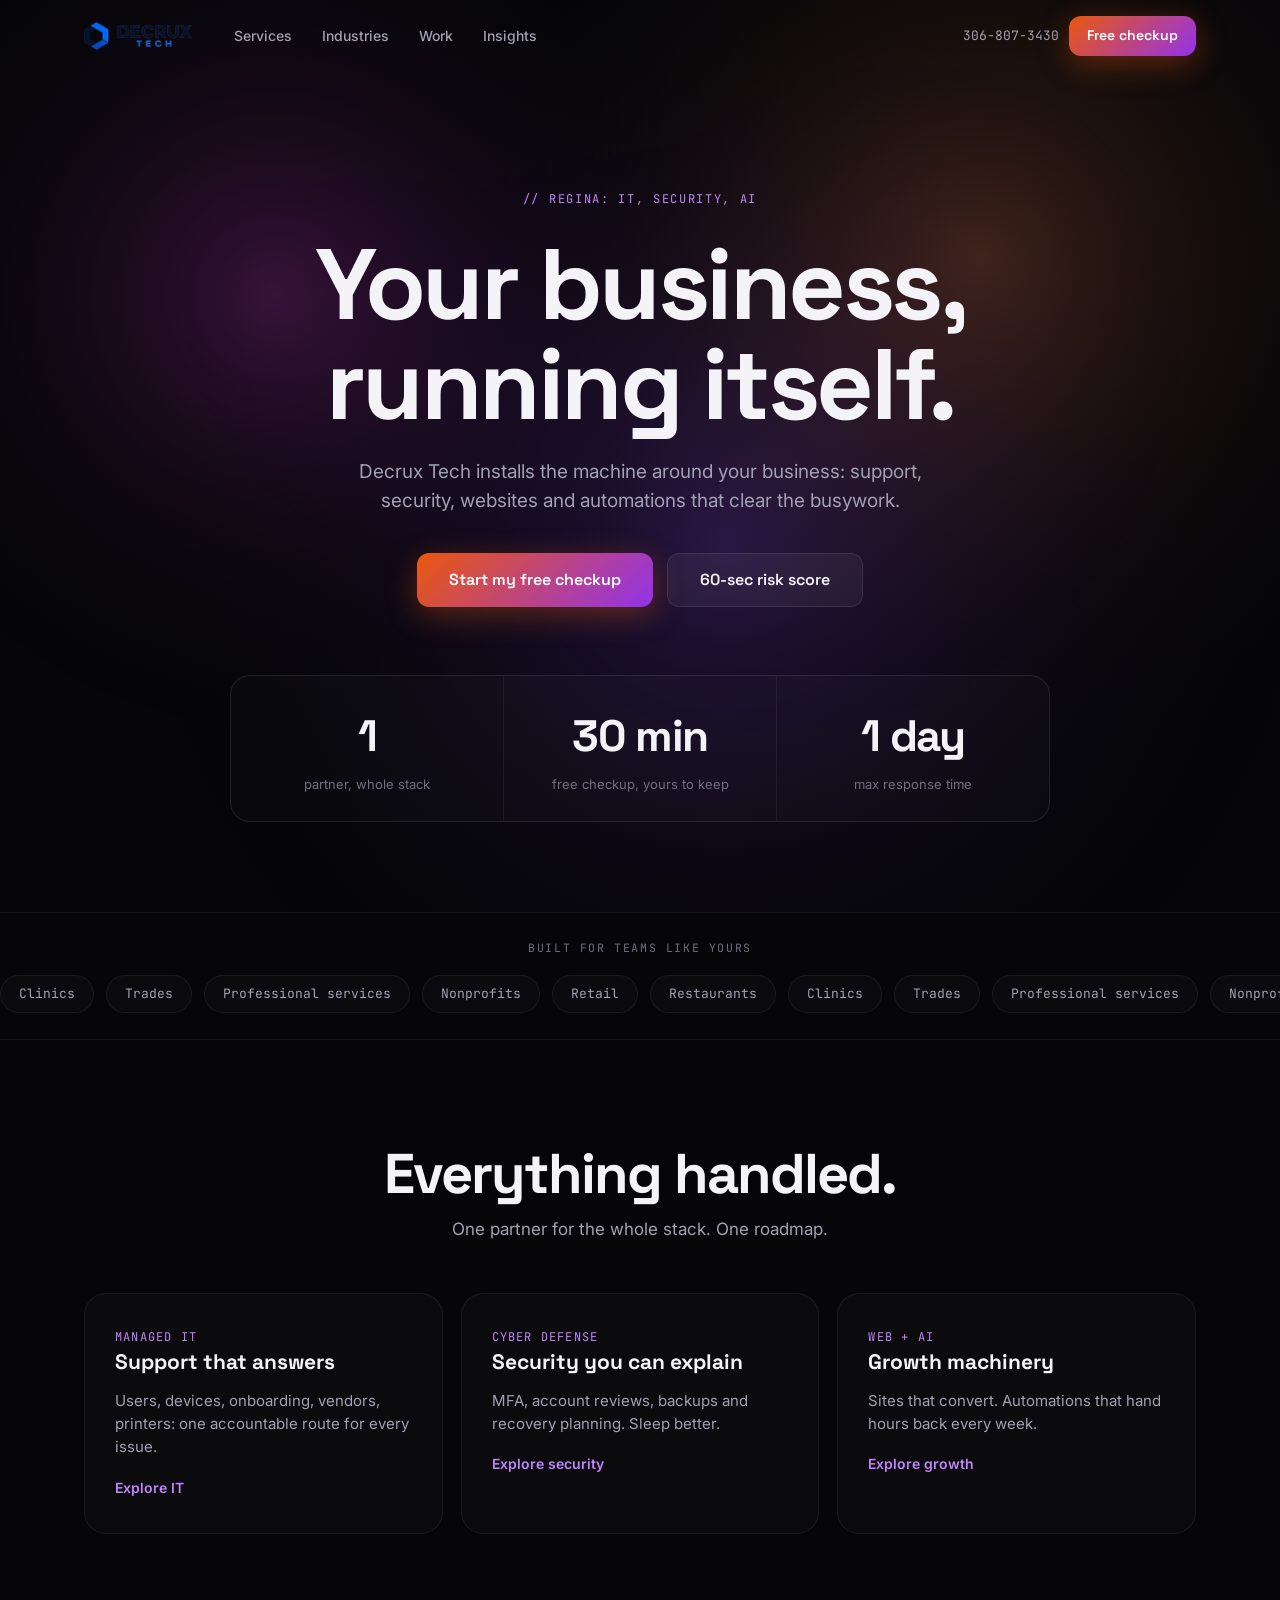
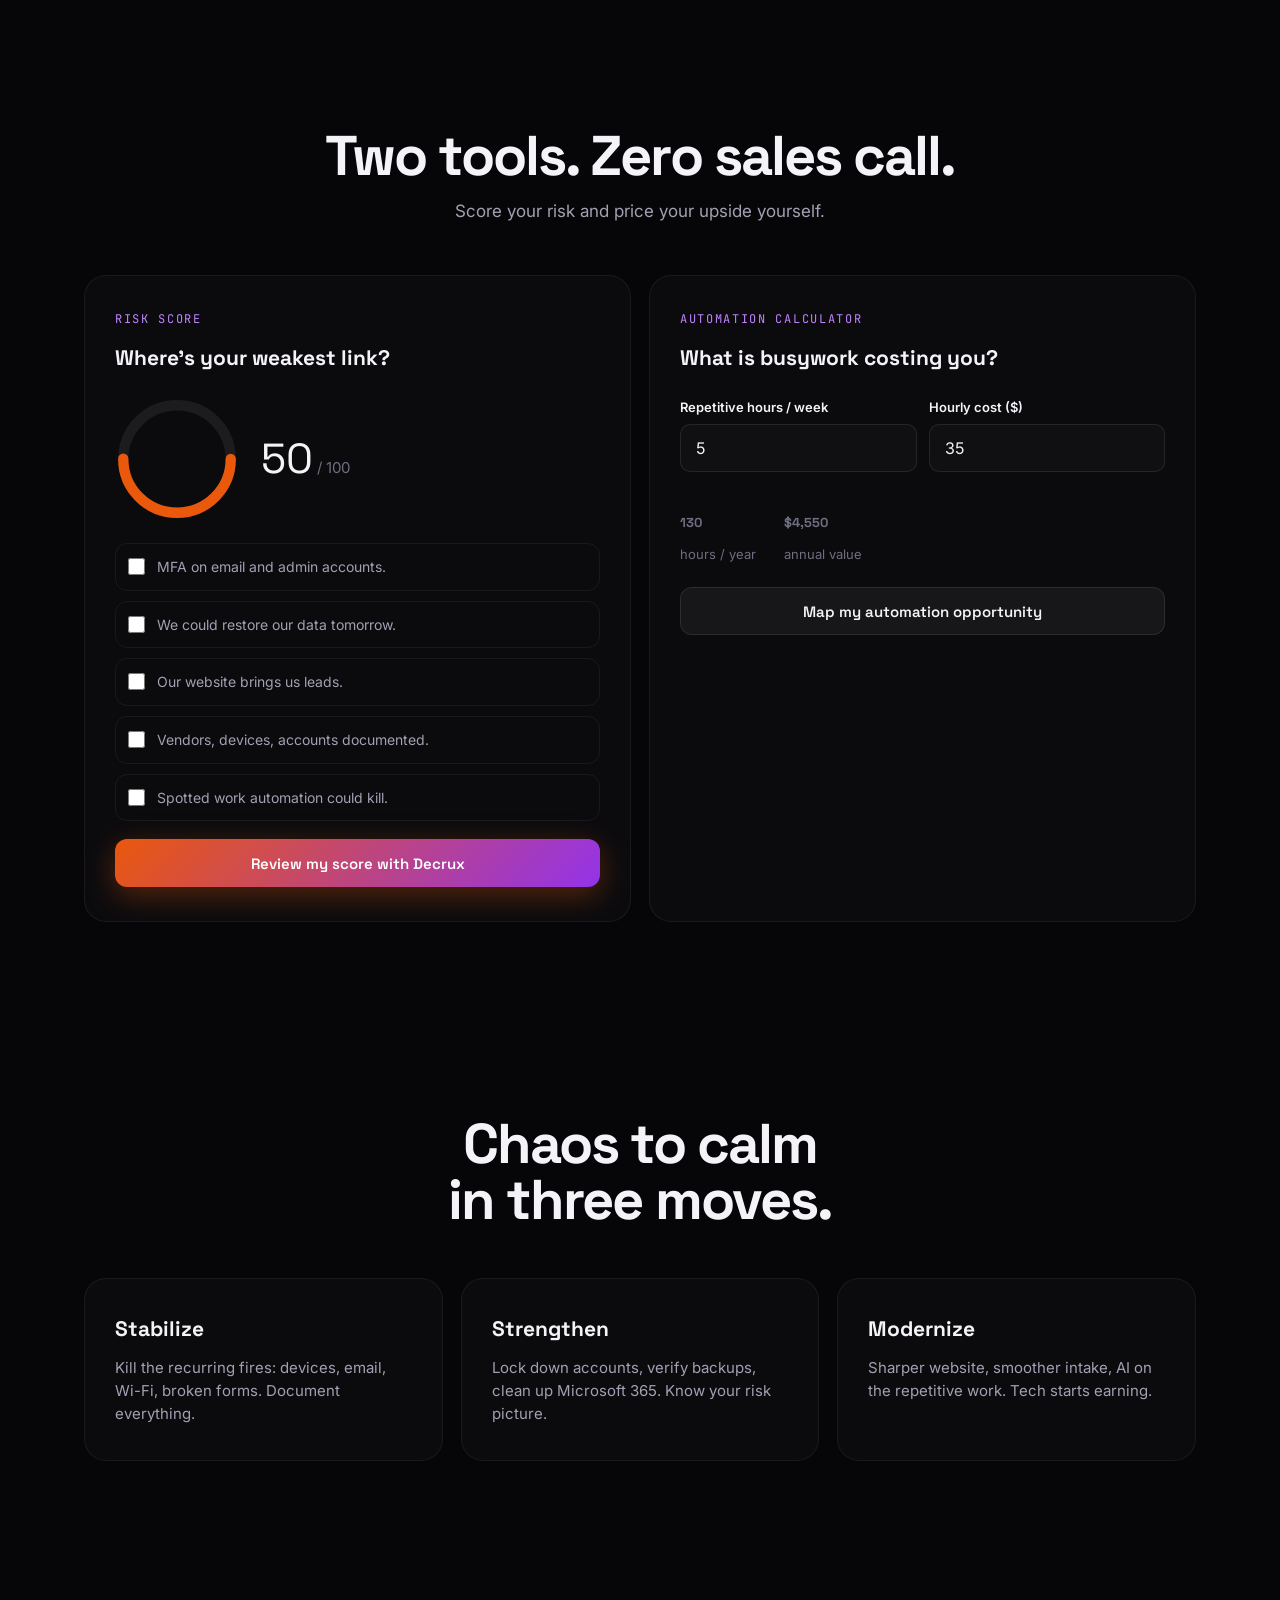
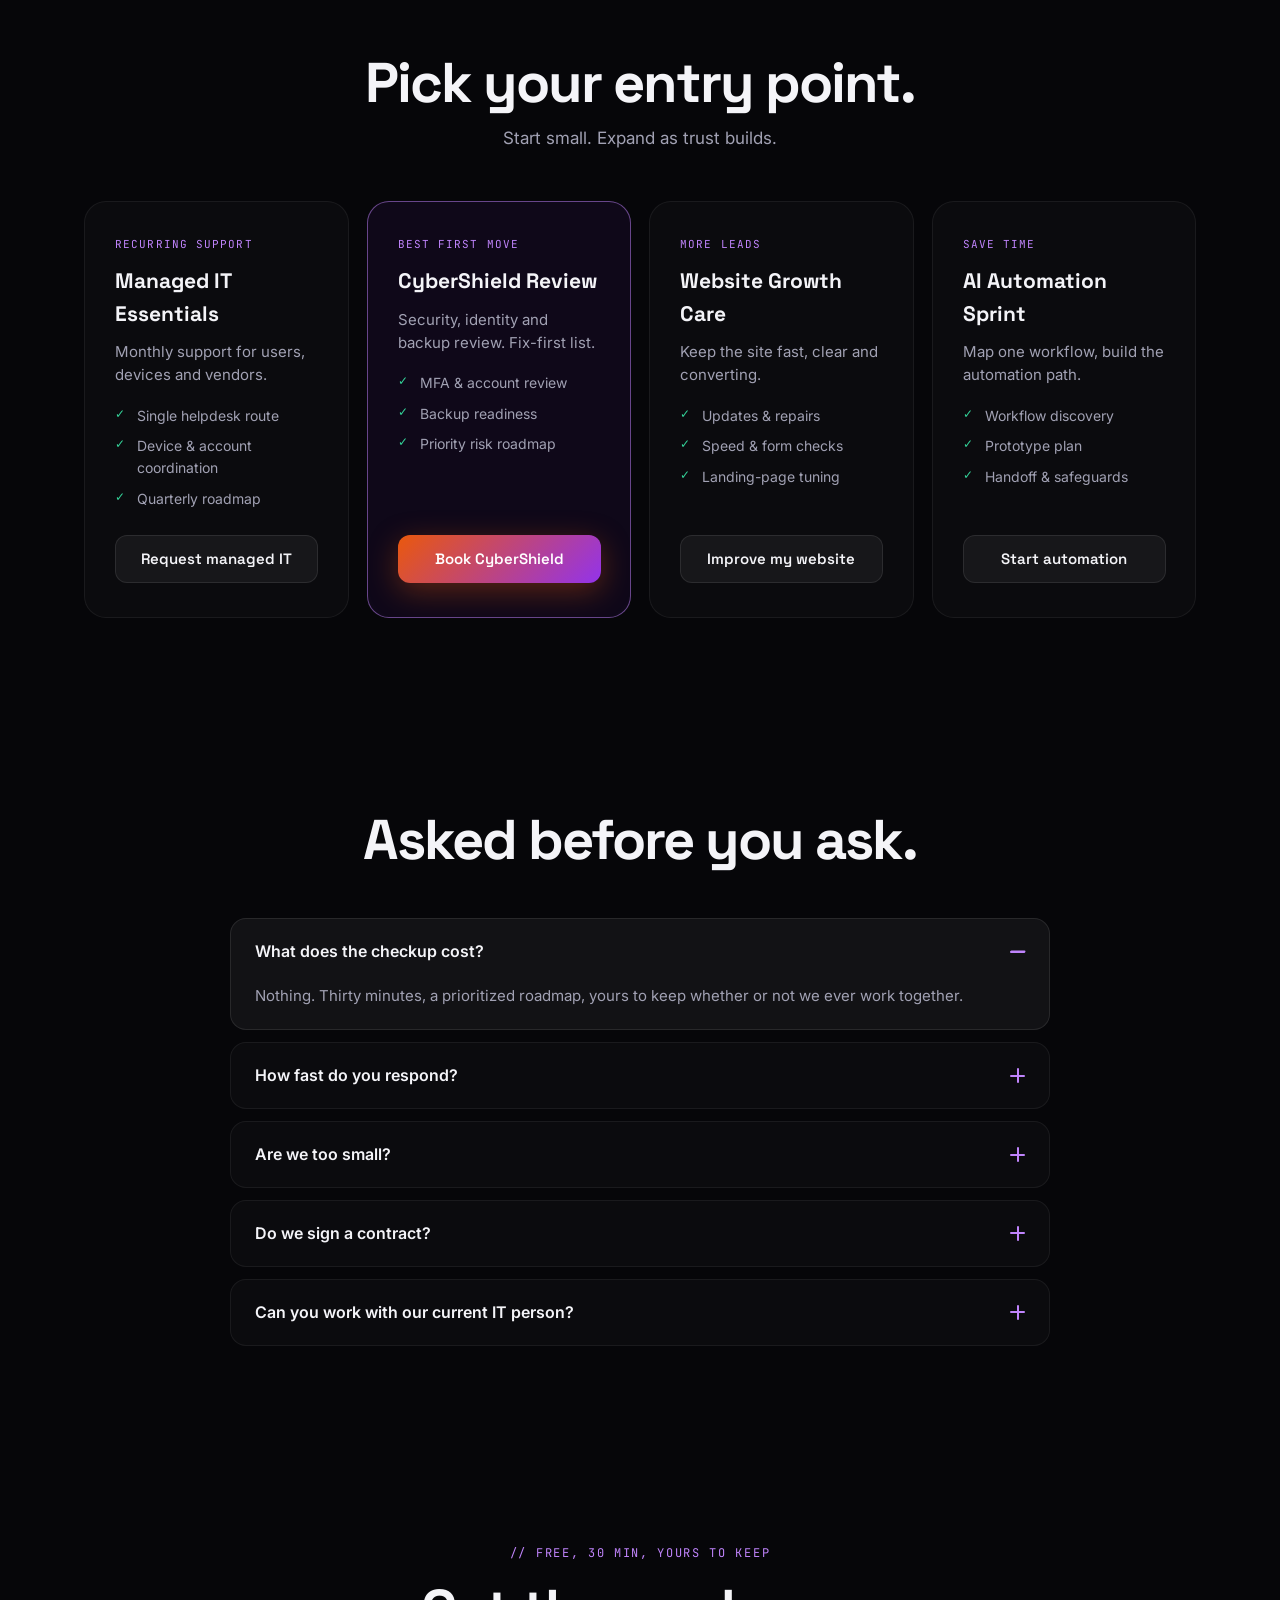
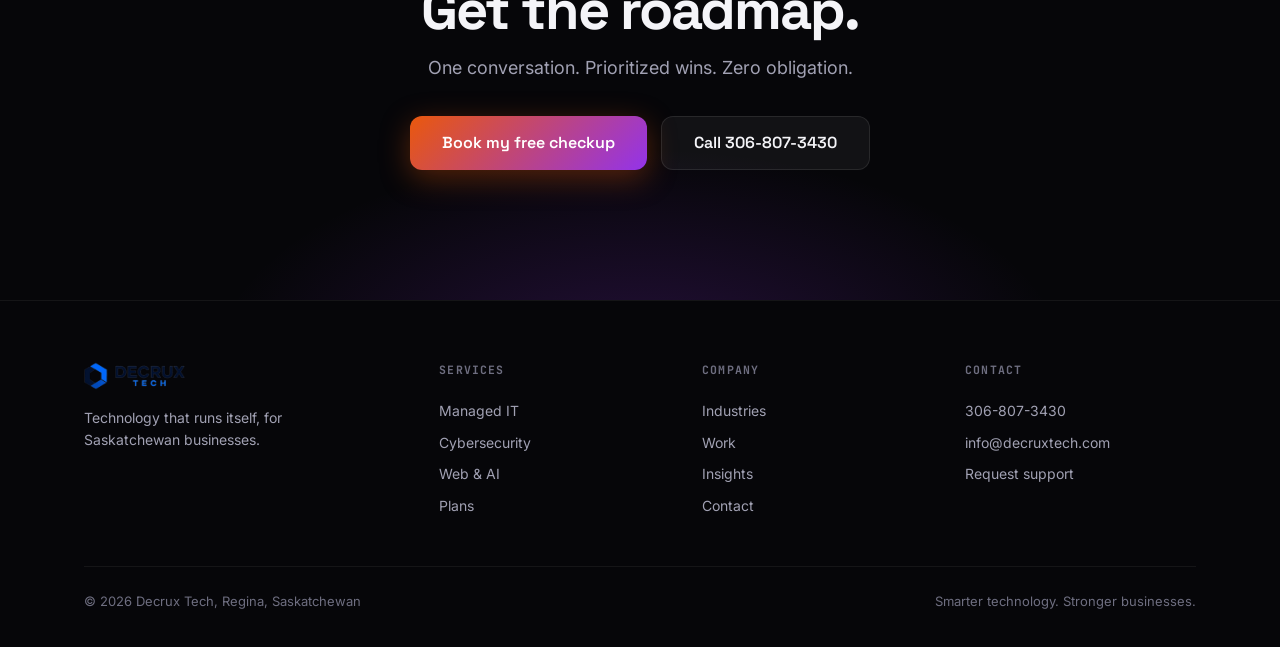
==== commit ffe9b91d: "deslop: remove fake hero terminal, fabricated stats, em dashes site-wide Applies the antislop filter" ====
--- a/index.html
+++ b/index.html
@@ -3,20 +3,20 @@
 <head>
   <meta charset="UTF-8">
   <meta name="viewport" content="width=device-width, initial-scale=1.0">
-  <title>Decrux Tech — IT, Security, Websites & AI Automation for Saskatchewan Business</title>
+  <title>Decrux Tech: IT, Security, Websites & AI Automation for Saskatchewan Business</title>
   <meta name="description" content="Decrux Tech is Regina's technology partner: managed IT, cybersecurity, websites, Microsoft 365 and AI automation. One partner, one roadmap, one free checkup to start.">
   <meta name="theme-color" content="#060609">
   <link rel="canonical" href="https://decruxtech.com/">
   <meta property="og:type" content="website">
   <meta property="og:site_name" content="Decrux Tech">
-  <meta property="og:title" content="Decrux Tech — IT, Security, Websites & AI Automation for Saskatchewan Business">
+  <meta property="og:title" content="Decrux Tech: IT, Security, Websites & AI Automation for Saskatchewan Business">
   <meta property="og:url" content="https://decruxtech.com/">
   <link rel="icon" href="decrux-icon.svg?v=20260608-2" type="image/svg+xml">
   <link rel="preconnect" href="https://fonts.googleapis.com">
   <link rel="preconnect" href="https://fonts.gstatic.com" crossorigin>
   <link href="https://fonts.googleapis.com/css2?family=Inter:wght@400;500;600&family=Space+Grotesk:wght@500;600;700&family=JetBrains+Mono:wght@400;500&display=swap" rel="stylesheet">
-  <link rel="stylesheet" href="styles.css?v=6">
-  <script defer src="app.js?v=6"></script>
+  <link rel="stylesheet" href="styles.css?v=7">
+  <script defer src="app.js?v=7"></script>
   <script>setTimeout(function(){document.body.classList.add("loaded")},2500)</script>
   <noscript><style>.rise,.reveal{opacity:1!important;transform:none!important}#sky{display:none}.hero-fallback{display:block}</style></noscript>
   <script type="application/ld+json">
@@ -68,24 +68,17 @@
       <canvas id="sky" aria-hidden="true"></canvas>
       <div class="hero-fallback" aria-hidden="true"></div>
       <div class="wrap hero-in">
-        <div class="tag rise d1">// Regina · IT × Security × AI</div>
-        <h1 class="display display-xl rise d2">Your business,<br><span class="grad-fire">running itself.</span></h1>
-        <p class="lede rise d3">Decrux Tech installs the machine around your business — support, security, websites and automations that clear the busywork.</p>
+        <div class="tag rise d1">// Regina: IT, security, AI</div>
+        <h1 class="display display-xl rise d2">Your business,<br>running itself.</h1>
+        <p class="lede rise d3">Decrux Tech installs the machine around your business: support, security, websites and automations that clear the busywork.</p>
         <div class="hero-actions rise d4">
           <a class="btn btn-fire btn-lg" href="contact-form.html?service=Technology%20Checkup">Start my free checkup</a>
           <a class="btn btn-ghost btn-lg" href="#diagnostic">60-sec risk score</a>
         </div>
-        <div class="hero-meta rise d5">answered in 1 business day · plain language · zero obligation</div>
-        <div class="stats rise d6">
-          <div class="stat"><strong><span class="count" data-t="1">0</span></strong><span>partner, whole stack</span></div>
-          <div class="stat"><strong><span class="count" data-t="12">0</span>h</strong><span>back monthly via AI</span></div>
-          <div class="stat"><strong><span class="count" data-t="24">0</span>h</strong><span>max response time</span></div>
-        </div>
-        <div class="console rise d6"><div class="c-bar"><i></i><i></i><i></i><span>decrux — live business scan</span></div>
-          <div class="c-body">
-            <div><span class="p">$</span> <span id="typed">scan identity → 4 gaps found</span><span class="caret"></span></div>
-            <div><span class="ok">✓</span> roadmap ready <span class="ok">— 3 quick wins queued</span></div>
-          </div>
+        <div class="stats rise d5">
+          <div class="stat"><strong>1</strong><span>partner, whole stack</span></div>
+          <div class="stat"><strong>30 min</strong><span>free checkup, yours to keep</span></div>
+          <div class="stat"><strong>1 day</strong><span>max response time</span></div>
         </div>
       </div>
     </section>
@@ -96,21 +89,19 @@
     <section class="section" id="services">
       <div class="wrap">
         <div class="sec-head reveal">
-          <div class="tag">What we run</div>
           <h2 class="display display-lg">Everything handled.</h2>
           <p>One partner for the whole stack. One roadmap.</p>
         </div>
         <div class="grid3">
-          <article class="card reveal"><div class="num">01 / MANAGED IT</div><h3>Support that answers</h3><p>Users, devices, onboarding, vendors, printers — one accountable route for every issue.</p><a class="card-link" href="services.html#it">Explore IT →</a></article>
-          <article class="card reveal"><div class="num">02 / CYBER DEFENSE</div><h3>Security you can explain</h3><p>MFA, account reviews, backups and recovery planning. Sleep better.</p><a class="card-link" href="services.html#security">Explore security →</a></article>
-          <article class="card reveal"><div class="num">03 / WEB + AI</div><h3>Growth machinery</h3><p>Sites that convert. Automations that hand hours back every week.</p><a class="card-link" href="services.html#digital">Explore growth →</a></article>
+          <article class="card reveal"><div class="num">MANAGED IT</div><h3>Support that answers</h3><p>Users, devices, onboarding, vendors, printers: one accountable route for every issue.</p><a class="card-link" href="services.html#it">Explore IT</a></article>
+          <article class="card reveal"><div class="num">CYBER DEFENSE</div><h3>Security you can explain</h3><p>MFA, account reviews, backups and recovery planning. Sleep better.</p><a class="card-link" href="services.html#security">Explore security</a></article>
+          <article class="card reveal"><div class="num">WEB + AI</div><h3>Growth machinery</h3><p>Sites that convert. Automations that hand hours back every week.</p><a class="card-link" href="services.html#digital">Explore growth</a></article>
         </div>
       </div>
     </section>
     <section class="section" id="diagnostic">
       <div class="wrap">
         <div class="sec-head reveal">
-          <div class="tag">Try before you talk to us</div>
           <h2 class="display display-lg">Two tools. Zero sales call.</h2>
           <p>Score your risk and price your upside yourself.</p>
         </div>
@@ -121,7 +112,7 @@
             <div class="score-ring">
               <svg viewBox="0 0 120 120" aria-hidden="true">
                 <circle cx="60" cy="60" r="52" fill="none" stroke="rgba(255,255,255,.07)" stroke-width="10"/>
-                <circle id="score-ring" cx="60" cy="60" r="52" fill="none" stroke="#a78bfa" stroke-width="10" stroke-linecap="round" stroke-dasharray="326.7" stroke-dashoffset="163"/>
+                <circle id="score-ring" cx="60" cy="60" r="52" fill="none" stroke="#ea580c" stroke-width="10" stroke-linecap="round" stroke-dasharray="326.7" stroke-dashoffset="163"/>
               </svg>
               <div class="score-num"><span id="score-value">50</span><small> / 100</small></div>
             </div>
@@ -155,21 +146,18 @@
     <section class="section" id="process">
       <div class="wrap">
         <div class="sec-head reveal">
-          <div class="tag">How it works</div>
           <h2 class="display display-lg">Chaos to calm in three moves.</h2>
-
         </div>
         <div class="grid3">
-          <article class="card reveal"><div class="num">01</div><h3>Stabilize</h3><p>Kill the recurring fires — devices, email, Wi-Fi, broken forms. Document everything.</p></article>
-          <article class="card reveal"><div class="num">02</div><h3>Strengthen</h3><p>Lock down accounts, verify backups, clean up Microsoft 365. Know your risk picture.</p></article>
-          <article class="card reveal"><div class="num">03</div><h3>Modernize</h3><p>Sharper website, smoother intake, AI on the repetitive work. Tech starts earning.</p></article>
+          <article class="card reveal"><h3>Stabilize</h3><p>Kill the recurring fires: devices, email, Wi-Fi, broken forms. Document everything.</p></article>
+          <article class="card reveal"><h3>Strengthen</h3><p>Lock down accounts, verify backups, clean up Microsoft 365. Know your risk picture.</p></article>
+          <article class="card reveal"><h3>Modernize</h3><p>Sharper website, smoother intake, AI on the repetitive work. Tech starts earning.</p></article>
         </div>
       </div>
     </section>
     <section class="section" id="offers">
       <div class="wrap">
         <div class="sec-head reveal">
-          <div class="tag">Ways to engage</div>
           <h2 class="display display-lg">Pick your entry point.</h2>
           <p>Start small. Expand as trust builds.</p>
         </div>
@@ -184,22 +172,20 @@
     <section class="section" id="faq">
       <div class="wrap">
         <div class="sec-head reveal">
-          <div class="tag">Straight answers</div>
           <h2 class="display display-lg">Asked before you ask.</h2>
-
         </div>
         <div class="faq">
-          <details class="faq-item reveal" open><summary>What does the checkup cost?<span class="faq-x"></span></summary><p>Nothing. Thirty minutes, a prioritized roadmap, yours to keep — whether or not we ever work together.</p></details>
+          <details class="faq-item reveal" open><summary>What does the checkup cost?<span class="faq-x"></span></summary><p>Nothing. Thirty minutes, a prioritized roadmap, yours to keep whether or not we ever work together.</p></details>
           <details class="faq-item reveal"><summary>How fast do you respond?<span class="faq-x"></span></summary><p>Every inquiry gets a human reply within one business day. Urgent? Call <a href="tel:+13068073430">306-807-3430</a>.</p></details>
-          <details class="faq-item reveal"><summary>Are we too small?<span class="faq-x"></span></summary><p>If computers matter to your day, you're big enough. Most clients are 1–50 people.</p></details>
-          <details class="faq-item reveal"><summary>Do we sign a contract?<span class="faq-x"></span></summary><p>No. Start with one fix. Monthly plans exist when you want them — cancel anytime.</p></details>
-          <details class="faq-item reveal"><summary>Can you work with our current IT person?<span class="faq-x"></span></summary><p>Yes — we backstop, document and handle overflow. Many engagements start exactly this way.</p></details>
+          <details class="faq-item reveal"><summary>Are we too small?<span class="faq-x"></span></summary><p>If computers matter to your day, you're big enough. Most clients are 1 to 50 people.</p></details>
+          <details class="faq-item reveal"><summary>Do we sign a contract?<span class="faq-x"></span></summary><p>No. Start with one fix. Monthly plans exist when you want them, cancel anytime.</p></details>
+          <details class="faq-item reveal"><summary>Can you work with our current IT person?<span class="faq-x"></span></summary><p>Yes. We backstop, document and handle overflow. Many engagements start exactly this way.</p></details>
         </div>
       </div>
     </section>
     <section class="final">
       <div class="wrap">
-        <div class="tag reveal">// free · 30 min · yours to keep</div>
+        <div class="tag reveal">// free, 30 min, yours to keep</div>
         <h2 class="display display-lg reveal">Get the roadmap.</h2>
         <p class="reveal">One conversation. Prioritized wins. Zero obligation.</p>
         <div class="hero-actions reveal">
@@ -214,7 +200,7 @@
       <div class="footer-grid">
         <div class="footer-brand">
           <a class="brand" href="index.html"><img src="decrux-logo-horizontal.svg?v=20260608-2" alt="Decrux Tech" width="190" height="57"></a>
-          <p>Technology that runs itself — for Saskatchewan businesses.</p>
+          <p>Technology that runs itself, for Saskatchewan businesses.</p>
         </div>
         <div class="footer-col">
           <h4>Services</h4>
@@ -238,7 +224,7 @@
         </div>
       </div>
       <div class="footer-bottom">
-        <span>© 2026 Decrux Tech · Regina, Saskatchewan</span>
+        <span>© 2026 Decrux Tech, Regina, Saskatchewan</span>
         <span>Smarter technology. Stronger businesses.</span>
       </div>
     </div>
--- a/styles.css
+++ b/styles.css
@@ -99,7 +99,7 @@
 body.loaded .d3 { transition-delay: .32s; } body.loaded .d4 { transition-delay: .46s; }
 body.loaded .d5 { transition-delay: .6s; } body.loaded .d6 { transition-delay: .78s; }
 /* stats */
-.stats { display: flex; max-width: var(--narrow); margin: 68px auto 0; border: 1px solid var(--line); border-radius: 20px; background: rgba(255, 255, 255, .02); backdrop-filter: blur(8px); overflow: hidden; }
+.stats { display: flex; max-width: var(--narrow); margin: 68px auto 0; border: 1px solid var(--line); border-radius: 20px; background: rgba(255, 255, 255, .02); overflow: hidden; }
 .stat { flex: 1; padding: 26px 12px; text-align: center; border-left: 1px solid var(--line-soft); }
 .stat:first-child { border-left: 0; }
 .stat strong { display: block; font-family: var(--disp); font-size: clamp(1.75rem, 4vw, 2.75rem); letter-spacing: -.03em; color: var(--t1); }
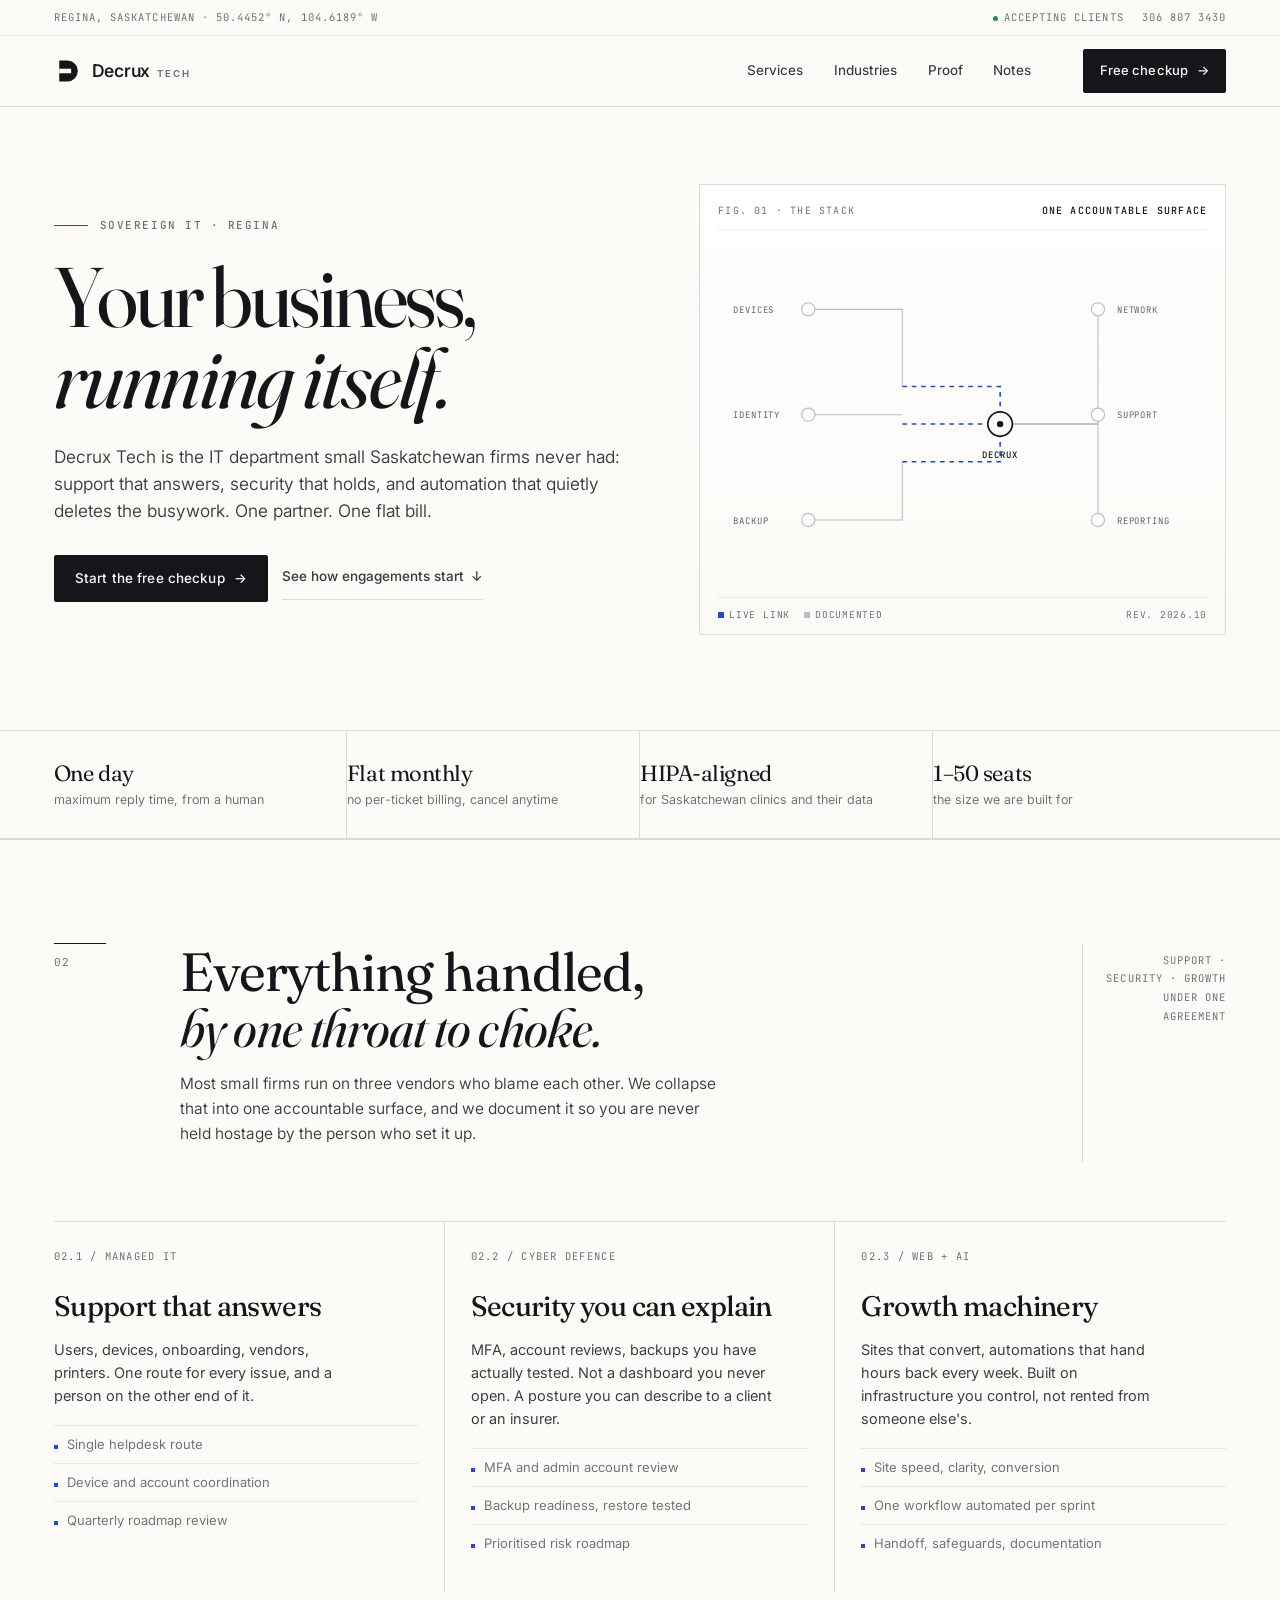
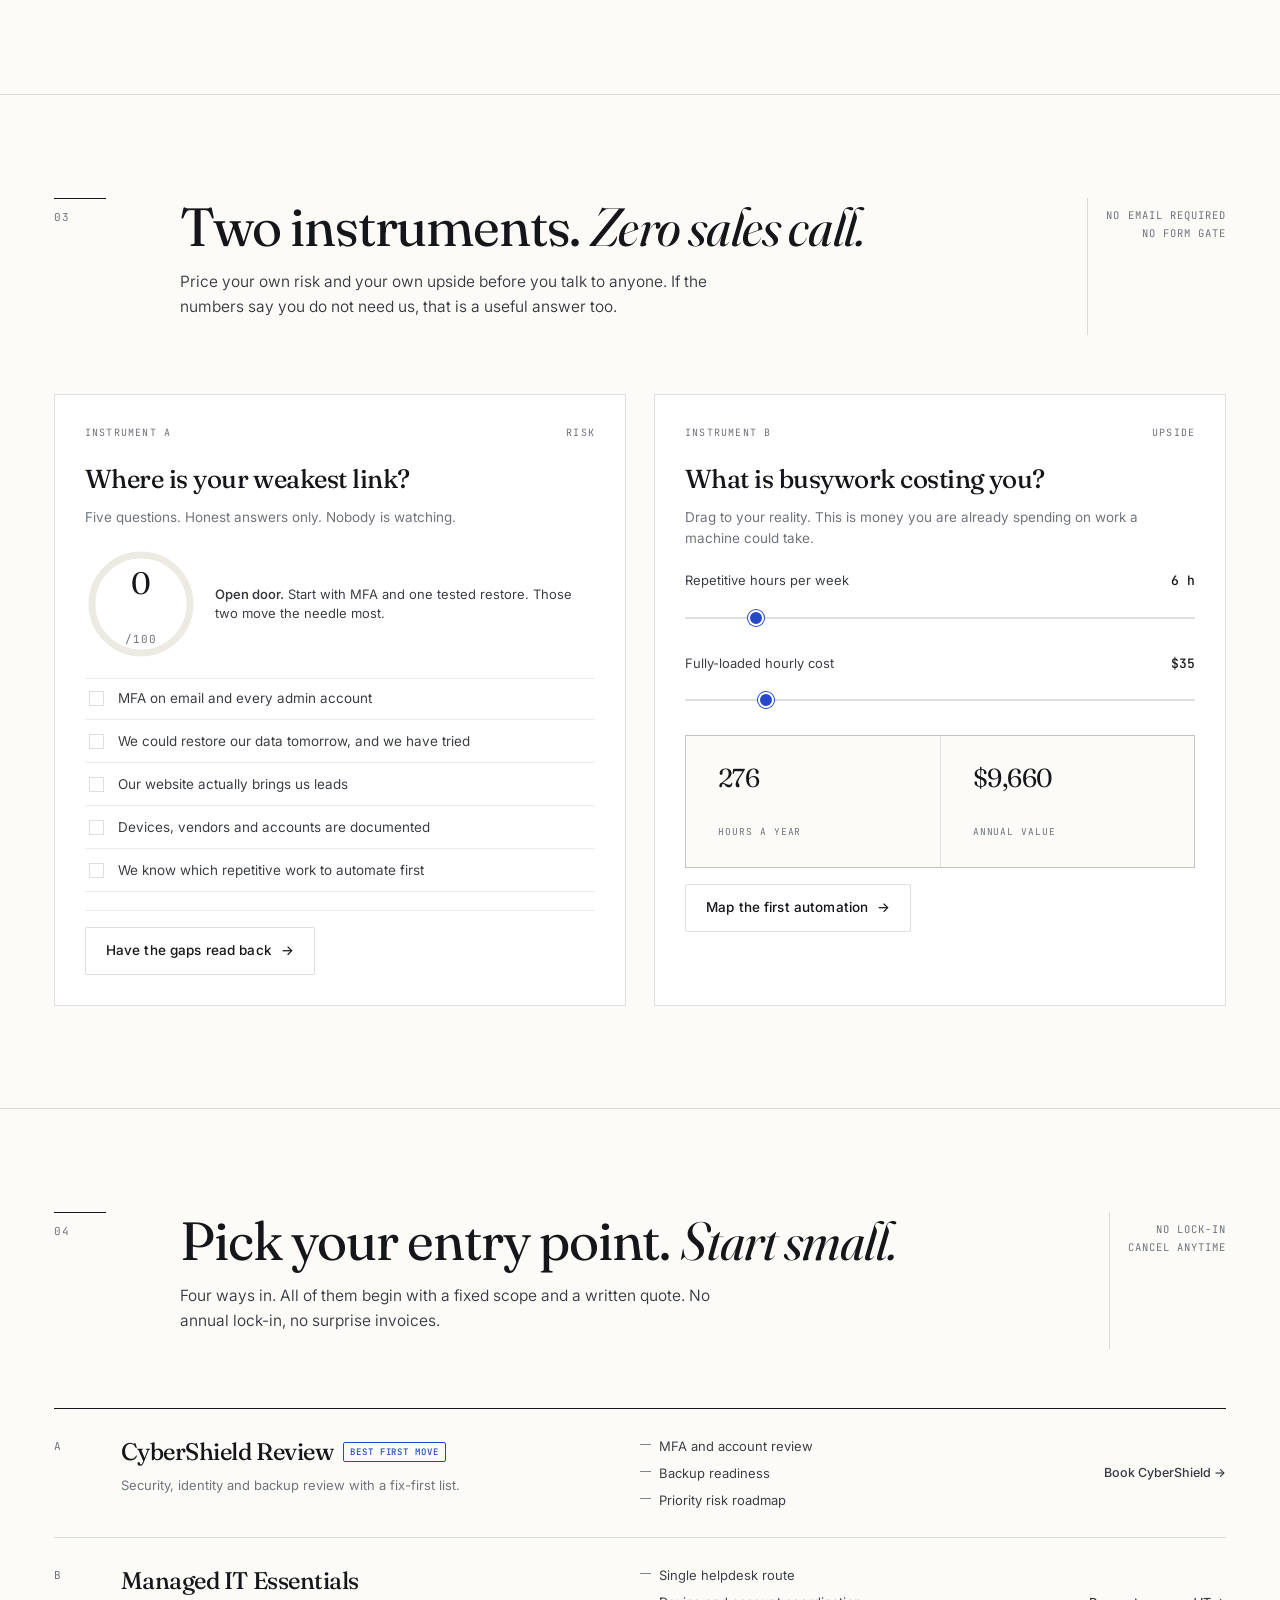
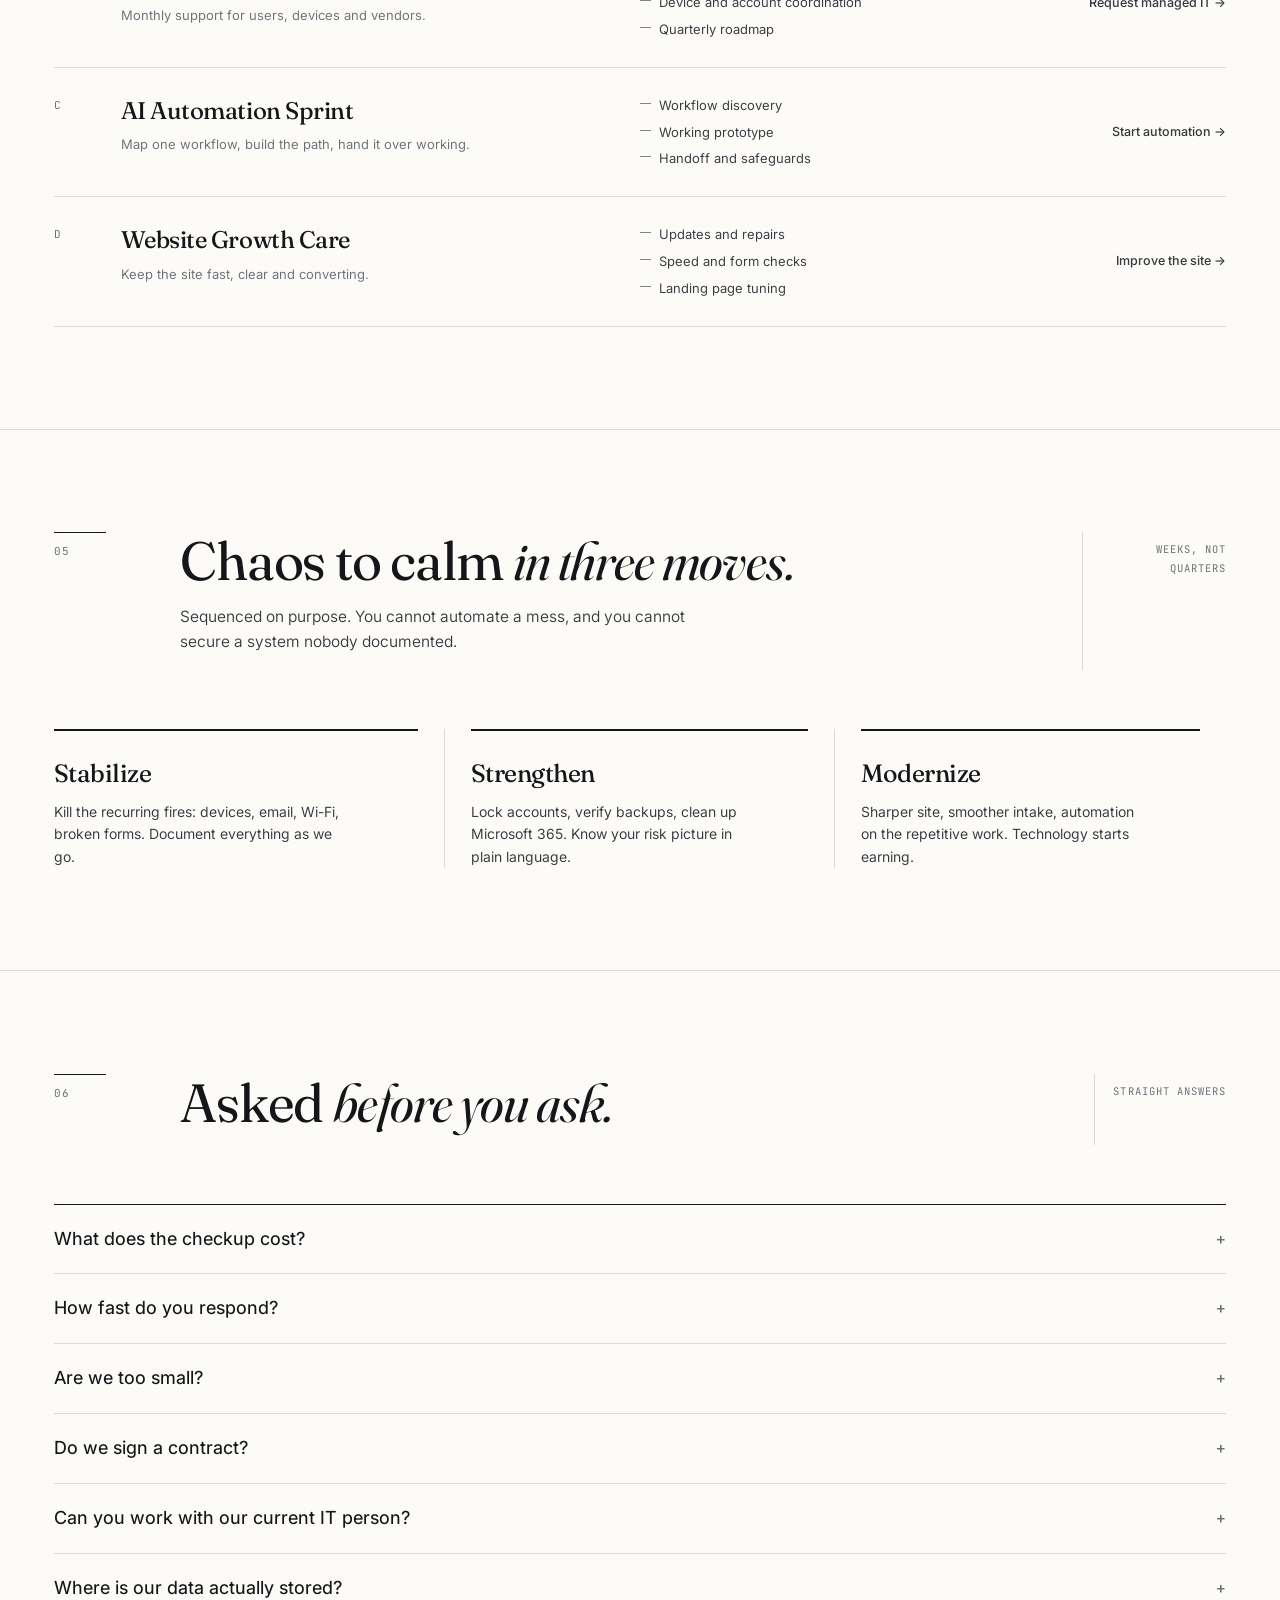
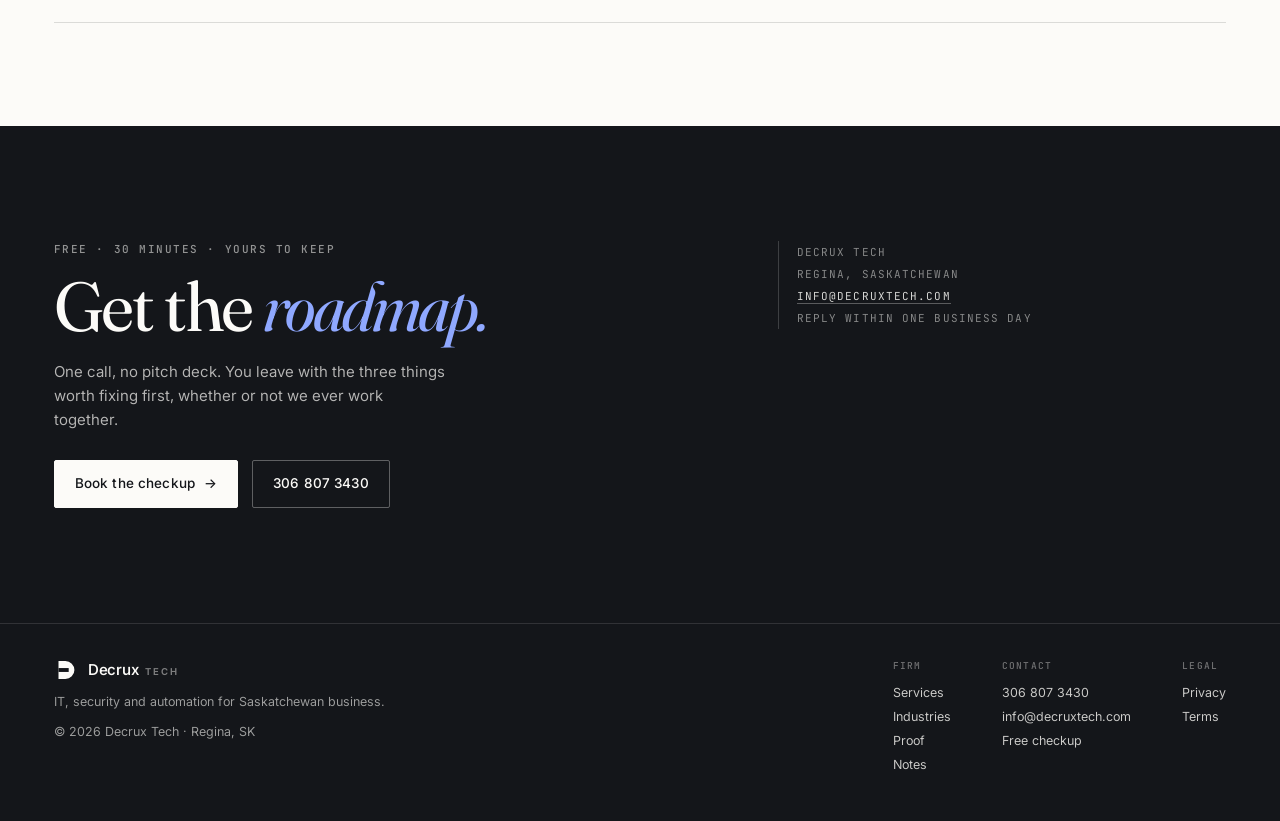
==== commit f3ebe71c: "site: full rebuild in the editorial-instrument language across all seven pages - new aperture-D mark" ====
--- a/index.html
+++ b/index.html
@@ -1,233 +1,294 @@
 <!DOCTYPE html>
 <html lang="en">
 <head>
-  <meta charset="UTF-8">
-  <meta name="viewport" content="width=device-width, initial-scale=1.0">
-  <title>Decrux Tech: IT, Security, Websites & AI Automation for Saskatchewan Business</title>
-  <meta name="description" content="Decrux Tech is Regina's technology partner: managed IT, cybersecurity, websites, Microsoft 365 and AI automation. One partner, one roadmap, one free checkup to start.">
-  <meta name="theme-color" content="#060609">
-  <link rel="canonical" href="https://decruxtech.com/">
-  <meta property="og:type" content="website">
-  <meta property="og:site_name" content="Decrux Tech">
-  <meta property="og:title" content="Decrux Tech: IT, Security, Websites & AI Automation for Saskatchewan Business">
-  <meta property="og:url" content="https://decruxtech.com/">
-  <link rel="icon" href="decrux-icon.svg?v=20260608-2" type="image/svg+xml">
-  <link rel="preconnect" href="https://fonts.googleapis.com">
-  <link rel="preconnect" href="https://fonts.gstatic.com" crossorigin>
-  <link href="https://fonts.googleapis.com/css2?family=Inter:wght@400;500;600&family=Space+Grotesk:wght@500;600;700&family=JetBrains+Mono:wght@400;500&display=swap" rel="stylesheet">
-  <link rel="stylesheet" href="styles.css?v=7">
-  <script defer src="app.js?v=7"></script>
-  <script>setTimeout(function(){document.body.classList.add("loaded")},2500)</script>
-  <noscript><style>.rise,.reveal{opacity:1!important;transform:none!important}#sky{display:none}.hero-fallback{display:block}</style></noscript>
-  <script type="application/ld+json">
-  {"@context":"https://schema.org","@type":"LocalBusiness","name":"Decrux Tech",
-  "description":"Managed IT, cybersecurity, websites, Microsoft 365 and AI automation for Saskatchewan businesses.",
-  "url":"https://decruxtech.com/","telephone":"+1-306-807-3430","email":"info@decruxtech.com",
-  "address":{"@type":"PostalAddress","addressLocality":"Regina","addressRegion":"SK","addressCountry":"CA"},
-  "priceRange":"$$"}
-  </script>
+<meta charset="UTF-8">
+<meta name="viewport" content="width=device-width, initial-scale=1">
+<title>Decrux Tech · IT, security and automation for Saskatchewan business</title>
+<meta name="description" content="Regina-based IT partner for Saskatchewan clinics and businesses: managed support, security reviews and practical automation. One partner for the whole stack, flat monthly, no tickets.">
+<meta name="theme-color" content="#FCFBF8">
+<link rel="canonical" href="https://decruxtech.com/">
+<link rel="icon" href="assets/favicon.svg" type="image/svg+xml">
+<meta property="og:type" content="website">
+<meta property="og:title" content="Decrux Tech · Your business, running itself.">
+<meta property="og:description" content="Managed IT, security and automation. One partner for the whole stack, in Regina, Saskatchewan.">
+<link rel="preconnect" href="https://fonts.googleapis.com">
+<link rel="preconnect" href="https://fonts.gstatic.com" crossorigin>
+<link href="https://fonts.googleapis.com/css2?family=Fraunces:ital,opsz,wght@0,9..144,300..600;1,9..144,300..500&family=Inter:wght@300..600&family=JetBrains+Mono:wght@400;500&display=swap" rel="stylesheet">
+<link rel="stylesheet" href="assets/site.css">
 </head>
 <body>
-  <div class="scroll-progress" aria-hidden="true"></div>
-  <a class="skip-link" href="#main">Skip to content</a>
-
-  <header class="site-header" id="header">
-    <div class="wrap nav">
-      <a class="brand" href="index.html" aria-label="Decrux Tech home">
-        <img src="decrux-logo-horizontal.svg?v=20260608-2" alt="Decrux Tech" width="190" height="57">
-      </a>
-      <nav class="nav-links" aria-label="Main navigation">
-        <a href="services.html" data-nav="services">Services</a>
-        <a href="industries.html" data-nav="industries">Industries</a>
-        <a href="portfolio.html" data-nav="work">Work</a>
-        <a href="insights.html" data-nav="insights">Insights</a>
-      </nav>
-      <div class="nav-cta-row">
-        <a class="nav-phone" href="tel:+13068073430">306-807-3430</a>
-        <a class="btn btn-fire btn-sm" href="contact-form.html">Free checkup</a>
-      </div>
-      <button class="nav-toggle" type="button" aria-label="Open navigation" aria-expanded="false">
-        <span></span><span></span><span></span>
-      </button>
-    </div>
-  </header>
-  <div class="drawer" id="drawer" aria-hidden="true">
-    <nav class="drawer-links" aria-label="Mobile navigation">
-      <a href="services.html">Services</a>
-      <a href="industries.html">Industries</a>
-      <a href="portfolio.html">Work</a>
-      <a href="insights.html">Insights</a>
-    </nav>
-    <div class="drawer-foot">
-      <a class="btn btn-fire btn-full" href="contact-form.html">Free checkup</a>
-      <a class="drawer-phone" href="tel:+13068073430">Call 306-807-3430</a>
-    </div>
-  </div>
-  <main id="main">
-    <section class="hero">
-      <canvas id="sky" aria-hidden="true"></canvas>
-      <div class="hero-fallback" aria-hidden="true"></div>
-      <div class="wrap hero-in">
-        <div class="tag rise d1">// Regina: IT, security, AI</div>
-        <h1 class="display display-xl rise d2">Your business,<br>running itself.</h1>
-        <p class="lede rise d3">Decrux Tech installs the machine around your business: support, security, websites and automations that clear the busywork.</p>
-        <div class="hero-actions rise d4">
-          <a class="btn btn-fire btn-lg" href="contact-form.html?service=Technology%20Checkup">Start my free checkup</a>
-          <a class="btn btn-ghost btn-lg" href="#diagnostic">60-sec risk score</a>
+
+<div class="topline"><div class="wrap">
+  <span class="coords">Regina, Saskatchewan · 50.4452° N, 104.6189° W</span>
+  <span class="right"><span><span class="dot"></span>Accepting clients</span><a href="tel:+13068073430">306 807 3430</a></span>
+</div></div>
+
+<header class="nav"><div class="wrap">
+  <a class="brand" href="index.html">
+    <svg class="mark" viewBox="0 0 32 32" aria-hidden="true"><path d="M6 4h9.2a12 12 0 0 1 0 24H6z" fill="currentColor"/><rect x="6" y="13.4" width="13.6" height="5.2"/></svg>
+    <span class="word">Decrux <span>Tech</span></span>
+  </a>
+  <nav class="links" id="navlinks">
+    <a href="services.html">Services</a>
+    <a href="industries.html">Industries</a>
+    <a href="portfolio.html">Proof</a>
+    <a href="insights.html">Notes</a>
+  </nav>
+  <a class="btn" href="contact-form.html">Free checkup <span class="arw">→</span></a>
+  <button class="burger" id="burger" aria-label="Menu" aria-expanded="false"><span></span></button>
+</div></header>
+
+<section class="hero"><div class="wrap">
+  <div>
+    <div class="eyebrow">Sovereign IT · Regina</div>
+    <h1 class="h-display hero-title">Your business,<br><em>running itself.</em></h1>
+    <p class="lede">Decrux Tech is the IT department small Saskatchewan firms never had:
+      support that answers, security that holds, and automation that quietly deletes
+      the busywork. One partner. One flat bill.</p>
+    <div class="cta-row">
+      <a class="btn" href="contact-form.html">Start the free checkup <span class="arw">→</span></a>
+      <a class="textlink" href="#engagements">See how engagements start <span class="arw">↓</span></a>
+    </div>
+  </div>
+
+  <figure class="panel" aria-label="Diagram: how a managed stack fits together">
+    <div class="cap"><span>Fig. 01 · the stack</span><b>One accountable surface</b></div>
+    <svg viewBox="0 0 520 380" role="img" aria-label="Devices, identity, backup, network, support and reporting connected through Decrux">
+      <path class="wire" d="M96 78 H196 V160"/><path class="wire" d="M96 190 H196"/><path class="wire" d="M96 302 H196 V240"/>
+      <path class="wire live" d="M196 160 H300 V200"/><path class="wire live" d="M196 200 H300"/><path class="wire live" d="M196 240 H300 V200"/>
+      <path class="wire" d="M300 200 H404 V78"/><path class="wire" d="M300 200 H404 V190"/><path class="wire" d="M300 200 H404 V302"/>
+      <circle class="node-ring" cx="96" cy="78" r="7"/><text class="node-label" x="16" y="82">DEVICES</text>
+      <circle class="node-ring" cx="96" cy="190" r="7"/><text class="node-label" x="16" y="194">IDENTITY</text>
+      <circle class="node-ring" cx="96" cy="302" r="7"/><text class="node-label" x="16" y="306">BACKUP</text>
+      <circle class="node-ring core" cx="300" cy="200" r="13"/><circle cx="300" cy="200" r="3.4" fill="#14161A"/>
+      <text class="node-label b" x="300" y="236" text-anchor="middle">DECRUX</text>
+      <circle class="node-ring" cx="404" cy="78" r="7"/><text class="node-label" x="424" y="82">NETWORK</text>
+      <circle class="node-ring" cx="404" cy="190" r="7"/><text class="node-label" x="424" y="194">SUPPORT</text>
+      <circle class="node-ring" cx="404" cy="302" r="7"/><text class="node-label" x="424" y="306">REPORTING</text>
+    </svg>
+    <figcaption class="legend">
+      <span><i style="background:#2549C7"></i>live link</span>
+      <span><i style="background:#B7BCC5"></i>documented</span>
+      <span style="margin-left:auto">rev. 2026.10</span>
+    </figcaption>
+  </figure>
+</div></section>
+
+<div class="proof"><div class="wrap">
+  <div class="item"><div class="k">One day</div><div class="v">maximum reply time, from a human</div></div>
+  <div class="item"><div class="k">Flat monthly</div><div class="v">no per-ticket billing, cancel anytime</div></div>
+  <div class="item"><div class="k">HIPA-aligned</div><div class="v">for Saskatchewan clinics and their data</div></div>
+  <div class="item"><div class="k">1–50 seats</div><div class="v">the size we are built for</div></div>
+</div></div>
+
+<section class="block" id="services"><div class="wrap">
+  <div class="sec-head">
+    <div class="sec-num">02</div>
+    <div>
+      <h2 class="sec-title">Everything handled, <em>by one throat to choke.</em></h2>
+      <p class="sec-sub">Most small firms run on three vendors who blame each other. We collapse that into one accountable surface, and we document it so you are never held hostage by the person who set it up.</p>
+    </div>
+    <div class="aside">Support · Security · Growth<br>under one agreement</div>
+  </div>
+
+  <div class="pillars">
+    <article class="pillar rv">
+      <span class="idx">02.1 / MANAGED IT</span>
+      <h3>Support that answers</h3>
+      <p>Users, devices, onboarding, vendors, printers. One route for every issue, and a person on the other end of it.</p>
+      <ul><li>Single helpdesk route</li><li>Device and account coordination</li><li>Quarterly roadmap review</li></ul>
+    </article>
+    <article class="pillar rv">
+      <span class="idx">02.2 / CYBER DEFENCE</span>
+      <h3>Security you can explain</h3>
+      <p>MFA, account reviews, backups you have actually tested. Not a dashboard you never open. A posture you can describe to a client or an insurer.</p>
+      <ul><li>MFA and admin account review</li><li>Backup readiness, restore tested</li><li>Prioritised risk roadmap</li></ul>
+    </article>
+    <article class="pillar rv">
+      <span class="idx">02.3 / WEB + AI</span>
+      <h3>Growth machinery</h3>
+      <p>Sites that convert, automations that hand hours back every week. Built on infrastructure you control, not rented from someone else's.</p>
+      <ul><li>Site speed, clarity, conversion</li><li>One workflow automated per sprint</li><li>Handoff, safeguards, documentation</li></ul>
+    </article>
+  </div>
+</div></section>
+
+<section class="block" id="tools"><div class="wrap">
+  <div class="sec-head">
+    <div class="sec-num">03</div>
+    <div>
+      <h2 class="sec-title">Two instruments. <em>Zero sales call.</em></h2>
+      <p class="sec-sub">Price your own risk and your own upside before you talk to anyone. If the numbers say you do not need us, that is a useful answer too.</p>
+    </div>
+    <div class="aside">No email required<br>No form gate</div>
+  </div>
+
+  <div class="tools">
+    <div class="tool rv">
+      <div class="t-cap"><span>Instrument A</span><span>risk</span></div>
+      <h3>Where is your weakest link?</h3>
+      <p class="t-sub">Five questions. Honest answers only. Nobody is watching.</p>
+      <div class="dial-wrap">
+        <div class="dial">
+          <svg width="112" height="112" viewBox="0 0 112 112">
+            <circle cx="56" cy="56" r="49" fill="none" stroke="#EDEAE2" stroke-width="7"/>
+            <circle id="dialArc" cx="56" cy="56" r="49" fill="none" stroke="#2549C7" stroke-width="7"
+                    stroke-linecap="round" stroke-dasharray="308" stroke-dashoffset="308"
+                    style="transition:stroke-dashoffset .7s cubic-bezier(.22,1,.36,1),stroke .4s"/>
+          </svg>
+          <div class="val"><span id="scoreVal">0</span><small>/100</small></div>
         </div>
-        <div class="stats rise d5">
-          <div class="stat"><strong>1</strong><span>partner, whole stack</span></div>
-          <div class="stat"><strong>30 min</strong><span>free checkup, yours to keep</span></div>
-          <div class="stat"><strong>1 day</strong><span>max response time</span></div>
-        </div>
-      </div>
-    </section>
-    <div class="strip">
-      <div class="strip-label">BUILT FOR TEAMS LIKE YOURS</div>
-      <div class="marquee"><span>Clinics</span><span>Trades</span><span>Professional services</span><span>Nonprofits</span><span>Retail</span><span>Restaurants</span></div>
-    </div>
-    <section class="section" id="services">
-      <div class="wrap">
-        <div class="sec-head reveal">
-          <h2 class="display display-lg">Everything handled.</h2>
-          <p>One partner for the whole stack. One roadmap.</p>
-        </div>
-        <div class="grid3">
-          <article class="card reveal"><div class="num">MANAGED IT</div><h3>Support that answers</h3><p>Users, devices, onboarding, vendors, printers: one accountable route for every issue.</p><a class="card-link" href="services.html#it">Explore IT</a></article>
-          <article class="card reveal"><div class="num">CYBER DEFENSE</div><h3>Security you can explain</h3><p>MFA, account reviews, backups and recovery planning. Sleep better.</p><a class="card-link" href="services.html#security">Explore security</a></article>
-          <article class="card reveal"><div class="num">WEB + AI</div><h3>Growth machinery</h3><p>Sites that convert. Automations that hand hours back every week.</p><a class="card-link" href="services.html#digital">Explore growth</a></article>
-        </div>
-      </div>
-    </section>
-    <section class="section" id="diagnostic">
-      <div class="wrap">
-        <div class="sec-head reveal">
-          <h2 class="display display-lg">Two tools. Zero sales call.</h2>
-          <p>Score your risk and price your upside yourself.</p>
-        </div>
-        <div class="tools">
-          <form class="card reveal" id="risk-score" action="contact-form.html">
-            <div class="tag">Risk score</div>
-            <h3 class="tool-title">Where's your weakest link?</h3>
-            <div class="score-ring">
-              <svg viewBox="0 0 120 120" aria-hidden="true">
-                <circle cx="60" cy="60" r="52" fill="none" stroke="rgba(255,255,255,.07)" stroke-width="10"/>
-                <circle id="score-ring" cx="60" cy="60" r="52" fill="none" stroke="#ea580c" stroke-width="10" stroke-linecap="round" stroke-dasharray="326.7" stroke-dashoffset="163"/>
-              </svg>
-              <div class="score-num"><span id="score-value">50</span><small> / 100</small></div>
-            </div>
-            <label class="check"><input type="checkbox" data-score="10"> MFA on email and admin accounts.</label>
-            <label class="check"><input type="checkbox" data-score="10"> We could restore our data tomorrow.</label>
-            <label class="check"><input type="checkbox" data-score="10"> Our website brings us leads.</label>
-            <label class="check"><input type="checkbox" data-score="10"> Vendors, devices, accounts documented.</label>
-            <label class="check"><input type="checkbox" data-score="10"> Spotted work automation could kill.</label>
-            <input type="hidden" name="service" value="Technology Risk Score Review">
-            <input type="hidden" id="score-field" name="score" value="50">
-            <button class="btn btn-fire btn-full tool-submit" type="submit">Review my score with Decrux</button>
-          </form>
-          <form class="card reveal" id="savings-form" action="contact-form.html">
-            <div class="tag">Automation calculator</div>
-            <h3 class="tool-title">What is busywork costing you?</h3>
-            <div class="calc-grid">
-              <div class="field"><label for="hours-per-week">Repetitive hours / week</label><input id="hours-per-week" type="number" min="0" value="5" name="hours_per_week"></div>
-              <div class="field"><label for="hourly-cost">Hourly cost ($)</label><input id="hourly-cost" type="number" min="0" value="35" name="hourly_cost"></div>
-            </div>
-            <div class="calc-out">
-              <div><strong><span id="savings-hours">130</span></strong><span>hours / year</span></div>
-              <div><strong><span id="savings-value">$4,550</span></strong><span>annual value</span></div>
-            </div>
-            <input type="hidden" name="service" value="AI Automation Sprint">
-            <input type="hidden" id="savings-context" name="automation_savings_context" value="">
-            <button class="btn btn-ghost btn-full" type="submit">Map my automation opportunity</button>
-          </form>
-        </div>
-      </div>
-    </section>
-    <section class="section" id="process">
-      <div class="wrap">
-        <div class="sec-head reveal">
-          <h2 class="display display-lg">Chaos to calm in three moves.</h2>
-        </div>
-        <div class="grid3">
-          <article class="card reveal"><h3>Stabilize</h3><p>Kill the recurring fires: devices, email, Wi-Fi, broken forms. Document everything.</p></article>
-          <article class="card reveal"><h3>Strengthen</h3><p>Lock down accounts, verify backups, clean up Microsoft 365. Know your risk picture.</p></article>
-          <article class="card reveal"><h3>Modernize</h3><p>Sharper website, smoother intake, AI on the repetitive work. Tech starts earning.</p></article>
-        </div>
-      </div>
-    </section>
-    <section class="section" id="offers">
-      <div class="wrap">
-        <div class="sec-head reveal">
-          <h2 class="display display-lg">Pick your entry point.</h2>
-          <p>Start small. Expand as trust builds.</p>
-        </div>
-        <div class="plans">
-          <article class="card plan reveal"><span class="plan-kicker">Recurring support</span><h3>Managed IT Essentials</h3><p>Monthly support for users, devices and vendors.</p><ul><li>Single helpdesk route</li><li>Device &amp; account coordination</li><li>Quarterly roadmap</li></ul><a class="btn btn-ghost btn-full" href="contact-form.html?service=Managed%20IT%20Essentials">Request managed IT</a></article>
-          <article class="card plan featured reveal"><span class="plan-kicker">Best first move</span><h3>CyberShield Review</h3><p>Security, identity and backup review. Fix-first list.</p><ul><li>MFA &amp; account review</li><li>Backup readiness</li><li>Priority risk roadmap</li></ul><a class="btn btn-fire btn-full" href="contact-form.html?service=CyberShield%20Review">Book CyberShield</a></article>
-          <article class="card plan reveal"><span class="plan-kicker">More leads</span><h3>Website Growth Care</h3><p>Keep the site fast, clear and converting.</p><ul><li>Updates &amp; repairs</li><li>Speed &amp; form checks</li><li>Landing-page tuning</li></ul><a class="btn btn-ghost btn-full" href="contact-form.html?service=Website%20Growth%20Care">Improve my website</a></article>
-          <article class="card plan reveal"><span class="plan-kicker">Save time</span><h3>AI Automation Sprint</h3><p>Map one workflow, build the automation path.</p><ul><li>Workflow discovery</li><li>Prototype plan</li><li>Handoff &amp; safeguards</li></ul><a class="btn btn-ghost btn-full" href="contact-form.html?service=AI%20Automation%20Sprint">Start automation</a></article>
-        </div>
-      </div>
-    </section>
-    <section class="section" id="faq">
-      <div class="wrap">
-        <div class="sec-head reveal">
-          <h2 class="display display-lg">Asked before you ask.</h2>
-        </div>
-        <div class="faq">
-          <details class="faq-item reveal" open><summary>What does the checkup cost?<span class="faq-x"></span></summary><p>Nothing. Thirty minutes, a prioritized roadmap, yours to keep whether or not we ever work together.</p></details>
-          <details class="faq-item reveal"><summary>How fast do you respond?<span class="faq-x"></span></summary><p>Every inquiry gets a human reply within one business day. Urgent? Call <a href="tel:+13068073430">306-807-3430</a>.</p></details>
-          <details class="faq-item reveal"><summary>Are we too small?<span class="faq-x"></span></summary><p>If computers matter to your day, you're big enough. Most clients are 1 to 50 people.</p></details>
-          <details class="faq-item reveal"><summary>Do we sign a contract?<span class="faq-x"></span></summary><p>No. Start with one fix. Monthly plans exist when you want them, cancel anytime.</p></details>
-          <details class="faq-item reveal"><summary>Can you work with our current IT person?<span class="faq-x"></span></summary><p>Yes. We backstop, document and handle overflow. Many engagements start exactly this way.</p></details>
-        </div>
-      </div>
-    </section>
-    <section class="final">
-      <div class="wrap">
-        <div class="tag reveal">// free, 30 min, yours to keep</div>
-        <h2 class="display display-lg reveal">Get the roadmap.</h2>
-        <p class="reveal">One conversation. Prioritized wins. Zero obligation.</p>
-        <div class="hero-actions reveal">
-          <a class="btn btn-fire btn-lg" href="contact-form.html">Book my free checkup</a>
-          <a class="btn btn-ghost btn-lg" href="tel:+13068073430">Call 306-807-3430</a>
-        </div>
-      </div>
-    </section>
-  </main>
-  <footer class="footer">
-    <div class="wrap">
-      <div class="footer-grid">
-        <div class="footer-brand">
-          <a class="brand" href="index.html"><img src="decrux-logo-horizontal.svg?v=20260608-2" alt="Decrux Tech" width="190" height="57"></a>
-          <p>Technology that runs itself, for Saskatchewan businesses.</p>
-        </div>
-        <div class="footer-col">
-          <h4>Services</h4>
-          <a href="services.html#it">Managed IT</a>
-          <a href="services.html#security">Cybersecurity</a>
-          <a href="services.html#digital">Web &amp; AI</a>
-          <a href="services.html#packages">Plans</a>
-        </div>
-        <div class="footer-col">
-          <h4>Company</h4>
-          <a href="industries.html">Industries</a>
-          <a href="portfolio.html">Work</a>
-          <a href="insights.html">Insights</a>
-          <a href="contact-form.html">Contact</a>
-        </div>
-        <div class="footer-col">
-          <h4>Contact</h4>
-          <a href="tel:+13068073430">306-807-3430</a>
-          <a href="mailto:info@decruxtech.com">info@decruxtech.com</a>
-          <a href="contact-form.html">Request support</a>
-        </div>
-      </div>
-      <div class="footer-bottom">
-        <span>© 2026 Decrux Tech, Regina, Saskatchewan</span>
-        <span>Smarter technology. Stronger businesses.</span>
-      </div>
-    </div>
-  </footer>
+        <div class="dial-note" id="scoreNote">Tick what is already true. The dial fills as your posture improves.</div>
+      </div>
+      <div class="checks" id="checks">
+        <label><input type="checkbox" data-w="25"> MFA on email and every admin account</label>
+        <label><input type="checkbox" data-w="25"> We could restore our data tomorrow, and we have tried</label>
+        <label><input type="checkbox" data-w="15"> Our website actually brings us leads</label>
+        <label><input type="checkbox" data-w="20"> Devices, vendors and accounts are documented</label>
+        <label><input type="checkbox" data-w="15"> We know which repetitive work to automate first</label>
+      </div>
+      <div class="tool-foot"><a class="btn ghost" href="contact-form.html">Have the gaps read back <span class="arw">→</span></a></div>
+    </div>
+
+    <div class="tool rv">
+      <div class="t-cap"><span>Instrument B</span><span>upside</span></div>
+      <h3>What is busywork costing you?</h3>
+      <p class="t-sub">Drag to your reality. This is money you are already spending on work a machine could take.</p>
+      <div class="calc-row">
+        <div class="lbl"><span>Repetitive hours per week</span><b><span id="hrsVal">6</span> h</b></div>
+        <input type="range" id="hrs" min="1" max="40" value="6" aria-label="Repetitive hours per week">
+      </div>
+      <div class="calc-row">
+        <div class="lbl"><span>Fully-loaded hourly cost</span><b>$<span id="rateVal">35</span></b></div>
+        <input type="range" id="rate" min="15" max="150" step="5" value="35" aria-label="Hourly cost">
+      </div>
+      <div class="calc-out">
+        <div><div class="n" id="yrOut">276</div><div class="l">hours a year</div></div>
+        <div><div class="n" id="valOut">$9,660</div><div class="l">annual value</div></div>
+      </div>
+      <a class="btn ghost" href="contact-form.html">Map the first automation <span class="arw">→</span></a>
+    </div>
+  </div>
+</div></section>
+
+<section class="block" id="engagements"><div class="wrap">
+  <div class="sec-head">
+    <div class="sec-num">04</div>
+    <div>
+      <h2 class="sec-title">Pick your entry point. <em>Start small.</em></h2>
+      <p class="sec-sub">Four ways in. All of them begin with a fixed scope and a written quote. No annual lock-in, no surprise invoices.</p>
+    </div>
+    <div class="aside">No lock-in<br>Cancel anytime</div>
+  </div>
+
+  <div class="eng">
+    <a class="row rv" href="services.html#cybershield">
+      <span class="n">A</span>
+      <span><h3>CyberShield Review <span class="tag">best first move</span></h3><p class="p">Security, identity and backup review with a fix-first list.</p></span>
+      <span><ul><li>MFA and account review</li><li>Backup readiness</li><li>Priority risk roadmap</li></ul></span>
+      <span class="go">Book CyberShield →</span>
+    </a>
+    <a class="row rv" href="services.html#managed">
+      <span class="n">B</span>
+      <span><h3>Managed IT Essentials</h3><p class="p">Monthly support for users, devices and vendors.</p></span>
+      <span><ul><li>Single helpdesk route</li><li>Device and account coordination</li><li>Quarterly roadmap</li></ul></span>
+      <span class="go">Request managed IT →</span>
+    </a>
+    <a class="row rv" href="services.html#automation">
+      <span class="n">C</span>
+      <span><h3>AI Automation Sprint</h3><p class="p">Map one workflow, build the path, hand it over working.</p></span>
+      <span><ul><li>Workflow discovery</li><li>Working prototype</li><li>Handoff and safeguards</li></ul></span>
+      <span class="go">Start automation →</span>
+    </a>
+    <a class="row rv" href="services.html#web">
+      <span class="n">D</span>
+      <span><h3>Website Growth Care</h3><p class="p">Keep the site fast, clear and converting.</p></span>
+      <span><ul><li>Updates and repairs</li><li>Speed and form checks</li><li>Landing page tuning</li></ul></span>
+      <span class="go">Improve the site →</span>
+    </a>
+  </div>
+</div></section>
+
+<section class="block" id="process"><div class="wrap">
+  <div class="sec-head">
+    <div class="sec-num">05</div>
+    <div>
+      <h2 class="sec-title">Chaos to calm <em>in three moves.</em></h2>
+      <p class="sec-sub">Sequenced on purpose. You cannot automate a mess, and you cannot secure a system nobody documented.</p>
+    </div>
+    <div class="aside">Weeks, not quarters</div>
+  </div>
+  <div class="steps">
+    <div class="step rv"><div class="bar"></div><h3>Stabilize</h3>
+      <p>Kill the recurring fires: devices, email, Wi-Fi, broken forms. Document everything as we go.</p></div>
+    <div class="step rv"><div class="bar"></div><h3>Strengthen</h3>
+      <p>Lock accounts, verify backups, clean up Microsoft 365. Know your risk picture in plain language.</p></div>
+    <div class="step rv"><div class="bar"></div><h3>Modernize</h3>
+      <p>Sharper site, smoother intake, automation on the repetitive work. Technology starts earning.</p></div>
+  </div>
+</div></section>
+
+<section class="block" id="faq"><div class="wrap">
+  <div class="sec-head">
+    <div class="sec-num">06</div>
+    <div><h2 class="sec-title">Asked <em>before you ask.</em></h2></div>
+    <div class="aside">Straight answers</div>
+  </div>
+  <div class="faq">
+    <details name="faq"><summary>What does the checkup cost? <span class="pm">+</span></summary>
+      <div class="ans">Nothing. Thirty minutes, a prioritized roadmap, yours to keep whether or not we ever work together.</div></details>
+    <details name="faq"><summary>How fast do you respond? <span class="pm">+</span></summary>
+      <div class="ans">Every inquiry gets a human reply within one business day. Urgent? Call <a href="tel:+13068073430">306 807 3430</a>.</div></details>
+    <details name="faq"><summary>Are we too small? <span class="pm">+</span></summary>
+      <div class="ans">If computers matter to your day, you are big enough. Most clients are between one and fifty people.</div></details>
+    <details name="faq"><summary>Do we sign a contract? <span class="pm">+</span></summary>
+      <div class="ans">No. Start with one fix. Monthly plans exist when you want them, and cancel anytime.</div></details>
+    <details name="faq"><summary>Can you work with our current IT person? <span class="pm">+</span></summary>
+      <div class="ans">Yes. We backstop, document and handle overflow. Many engagements start exactly this way.</div></details>
+    <details name="faq"><summary>Where is our data actually stored? <span class="pm">+</span></summary>
+      <div class="ans">Where you decide. We run Canadian infrastructure: private cloud in Saskatchewan, encrypted backups, and no dependency on a vendor who can switch you off.</div></details>
+  </div>
+</div></section>
+
+<section class="close" id="start"><div class="wrap">
+  <div>
+    <div class="eyebrow">Free · 30 minutes · yours to keep</div>
+    <h2>Get the <em>roadmap.</em></h2>
+    <p>One call, no pitch deck. You leave with the three things worth fixing first, whether or not we ever work together.</p>
+    <div style="margin-top:28px;display:flex;gap:14px;flex-wrap:wrap">
+      <a class="btn" href="contact-form.html">Book the checkup <span class="arw">→</span></a>
+      <a class="btn ghost" href="tel:+13068073430">306 807 3430</a>
+    </div>
+  </div>
+  <div class="aside">
+    Decrux Tech<br>Regina, Saskatchewan<br>
+    <a href="mailto:info@decruxtech.com">info@decruxtech.com</a><br>
+    Reply within one business day
+  </div>
+</div></section>
+
+<footer class="site"><div class="wrap">
+  <div>
+    <a class="brand" href="index.html">
+      <svg class="mark" viewBox="0 0 32 32" aria-hidden="true"><path d="M6 4h9.2a12 12 0 0 1 0 24H6z" fill="currentColor"/><rect x="6" y="13.4" width="13.6" height="5.2"/></svg>
+      <span class="word">Decrux <span>Tech</span></span>
+    </a>
+    <div style="margin-top:10px">IT, security and automation for Saskatchewan business.</div>
+    <div style="margin-top:10px">© <span id="yr">2026</span> Decrux Tech · Regina, SK</div>
+  </div>
+  <div class="cols">
+    <div class="col"><h4>Firm</h4>
+      <a href="services.html">Services</a><a href="industries.html">Industries</a>
+      <a href="portfolio.html">Proof</a><a href="insights.html">Notes</a></div>
+    <div class="col"><h4>Contact</h4>
+      <a href="tel:+13068073430">306 807 3430</a><a href="mailto:info@decruxtech.com">info@decruxtech.com</a>
+      <a href="contact-form.html">Free checkup</a></div>
+    <div class="col"><h4>Legal</h4>
+      <a href="insights.html#privacy">Privacy</a><a href="insights.html#terms">Terms</a></div>
+  </div>
+</div></footer>
+
+<noscript><style>.rv{opacity:1!important;transform:none!important}.wire.live{animation:none}</style></noscript>
+<script src="assets/site.js"></script>
 </body>
 </html>
--- a/assets/site.css
+++ b/assets/site.css
@@ -0,0 +1,422 @@
+/* ─────────────────────────────────────────────────────────────
+   Decrux Tech — one design system, every surface.
+   Paper, hairlines, Fraunces display, Inter body, one cobalt accent.
+   No gradients as decoration. No prices. Type and rules do the work.
+   ───────────────────────────────────────────────────────────── */
+:root{
+  --paper:#FCFBF8; --paper-2:#F5F2EA; --paper-3:#FBFAF6;
+  --ink:#14161A; --ink-2:#34383F; --muted:#6A7078;
+  --rule:rgba(20,22,26,.14); --rule-soft:rgba(20,22,26,.08);
+  --accent:#2549C7; --accent-soft:rgba(37,73,199,.07);
+  --good:#1E8F63; --warn:#B4761A; --bad:#B23A2E;
+  --serif:"Fraunces",ui-serif,Georgia,serif;
+  --sans:"Inter",-apple-system,BlinkMacSystemFont,"Segoe UI",sans-serif;
+  --mono:"JetBrains Mono",ui-monospace,SFMono-Regular,Menlo,monospace;
+  --pad:clamp(20px,4.2vw,64px); --max:1280px;
+}
+*,*::before,*::after{box-sizing:border-box}
+html{-webkit-text-size-adjust:100%;scroll-behavior:smooth;scroll-padding-top:96px}
+@media (prefers-reduced-motion:reduce){html{scroll-behavior:auto}}
+body{margin:0;background:var(--paper);color:var(--ink);font-family:var(--sans);
+  font-size:16.5px;line-height:1.6;font-weight:380;-webkit-font-smoothing:antialiased;
+  text-rendering:optimizeLegibility;overflow-x:clip}
+img,svg{display:block;max-width:100%}
+a{color:inherit}
+::selection{background:var(--accent);color:#fff}
+
+/* type */
+.h-display{font-family:var(--serif);font-weight:400;letter-spacing:-.035em;line-height:.96;
+  font-variation-settings:"opsz" 144;text-wrap:balance}
+em{font-style:italic;font-variation-settings:"opsz" 144}
+.eyebrow{font-family:var(--mono);font-size:11px;font-weight:500;letter-spacing:.14em;
+  text-transform:uppercase;color:var(--muted)}
+.lede{font-size:clamp(16.5px,1.35vw,19px);line-height:1.55;color:var(--ink-2);font-weight:350;max-width:56ch}
+.small{font-size:13.5px;color:var(--muted);line-height:1.5}
+
+/* shell */
+.wrap{max-width:var(--max);margin:0 auto;padding:0 var(--pad)}
+.rule{height:1px;background:var(--rule);border:0;margin:0}
+
+/* ── top line ─────────────────────────────────────────────── */
+.topline{border-bottom:1px solid var(--rule-soft);background:var(--paper)}
+.topline .wrap{display:flex;align-items:center;justify-content:space-between;gap:20px;padding-top:9px;padding-bottom:9px}
+.topline .coords{font-family:var(--mono);font-size:10.5px;letter-spacing:.1em;text-transform:uppercase;color:var(--muted)}
+.topline .right{display:flex;align-items:center;gap:18px;font-family:var(--mono);font-size:10.5px;
+  letter-spacing:.1em;text-transform:uppercase;color:var(--muted)}
+.topline .right a{text-decoration:none}
+.topline .dot{width:5px;height:5px;border-radius:50%;background:var(--good);display:inline-block;margin-right:6px}
+
+/* ── nav ──────────────────────────────────────────────────── */
+header.nav{position:sticky;top:0;z-index:60;background:rgba(252,251,248,.92);
+  backdrop-filter:saturate(140%) blur(10px);border-bottom:1px solid var(--rule)}
+.nav .wrap{display:flex;align-items:center;gap:clamp(16px,4vw,56px);height:70px}
+.brand{display:flex;align-items:center;gap:10px;text-decoration:none;flex:0 0 auto}
+.brand .mark{width:28px;height:28px;color:var(--ink)}
+.brand .mark rect{fill:var(--paper)}
+.brand .word{font-family:var(--sans);font-size:17.5px;font-weight:550;letter-spacing:-.015em;
+  display:flex;align-items:baseline;gap:7px}
+.brand .word span{font-size:9.5px;font-weight:650;letter-spacing:.2em;color:var(--muted);text-transform:uppercase}
+nav.links{display:flex;gap:clamp(14px,2.4vw,32px);margin-left:auto}
+nav.links a{text-decoration:none;font-size:13.5px;font-weight:450;color:var(--ink-2);
+  padding:6px 0;position:relative}
+nav.links a::after{content:"";position:absolute;left:0;right:100%;bottom:0;height:1px;
+  background:var(--accent);transition:right .35s cubic-bezier(.22,1,.36,1)}
+nav.links a:hover::after,nav.links a[aria-current="page"]::after{right:0}
+nav.links a[aria-current="page"]{color:var(--ink)}
+.btn{display:inline-flex;align-items:center;justify-content:center;gap:9px;
+  font-family:var(--sans);font-size:13.5px;font-weight:500;letter-spacing:.01em;
+  padding:12px 20px;border-radius:2px;text-decoration:none;border:1px solid var(--ink);
+  background:var(--ink);color:var(--paper);transition:background .25s,color .25s,transform .25s,border-color .25s;
+  min-height:44px;white-space:nowrap;cursor:pointer}
+.btn:hover{background:var(--accent);border-color:var(--accent);transform:translateY(-1px)}
+.btn.ghost{background:transparent;color:var(--ink);border-color:var(--rule)}
+.btn.ghost:hover{background:var(--ink);color:var(--paper);border-color:var(--ink)}
+.btn .arw{transition:transform .3s}
+.btn:hover .arw{transform:translateX(3px)}
+.nav .btn{height:40px;padding:0 16px;font-size:13px}
+.burger{display:none;margin-left:auto;background:none;border:1px solid var(--rule);border-radius:2px;
+  width:40px;height:40px;align-items:center;justify-content:center;cursor:pointer}
+.burger span{display:block;width:15px;height:1px;background:var(--ink);position:relative}
+.burger span::before,.burger span::after{content:"";position:absolute;left:0;width:15px;height:1px;background:var(--ink)}
+.burger span::before{top:-4px}.burger span::after{top:4px}
+
+/* ── hero ─────────────────────────────────────────────────── */
+.hero{padding:clamp(36px,6vw,84px) 0 clamp(28px,4vw,44px)}
+.hero .wrap{display:grid;grid-template-columns:minmax(0,1.06fr) minmax(0,.94fr);
+  gap:clamp(28px,4vw,64px);align-items:center}
+.hero .eyebrow{margin-bottom:22px;display:flex;align-items:center;gap:12px}
+.hero .eyebrow::before{content:"";width:34px;height:1px;background:var(--accent)}
+h1.hero-title{font-size:clamp(46px,6.6vw,96px);margin:0 0 26px;color:var(--ink)}
+h1.hero-title em{letter-spacing:-.025em;padding-right:.04em}
+.hero .lede{margin-bottom:30px}
+.cta-row{display:flex;align-items:center;gap:14px;flex-wrap:wrap}
+.textlink{font-size:13.5px;font-weight:500;text-decoration:none;border-bottom:1px solid var(--rule);
+  padding-bottom:3px;display:inline-flex;align-items:center;gap:7px;color:var(--ink-2);min-height:44px}
+.textlink:hover{color:var(--accent);border-color:var(--accent)}
+
+/* ── page hero (subpages) ─────────────────────────────────── */
+.page-hero{padding:clamp(34px,5vw,70px) 0 clamp(26px,3.4vw,44px);border-bottom:1px solid var(--rule)}
+.page-hero .eyebrow{margin-bottom:18px;display:flex;align-items:center;gap:12px}
+.page-hero .eyebrow::before{content:"";width:28px;height:1px;background:var(--accent)}
+.page-hero h1{font-family:var(--serif);font-weight:400;font-size:clamp(36px,5.4vw,76px);
+  letter-spacing:-.035em;line-height:1;margin:0 0 20px;max-width:20ch;text-wrap:balance}
+.page-hero h1 em{letter-spacing:-.02em}
+.page-hero .lede{max-width:60ch}
+.crumbs{font-family:var(--mono);font-size:10.5px;letter-spacing:.12em;text-transform:uppercase;
+  color:var(--muted);margin-bottom:26px;display:flex;gap:8px;align-items:center}
+.crumbs a{text-decoration:none;color:var(--muted)}
+.crumbs a:hover{color:var(--accent)}
+.crumbs span{opacity:.5}
+
+/* sub navigation (anchors) */
+.subnav{border-bottom:1px solid var(--rule);background:var(--paper-3);position:sticky;top:70px;z-index:40}
+.subnav .wrap{display:flex;gap:26px;overflow-x:auto;padding-top:12px;padding-bottom:12px;
+  font-family:var(--mono);font-size:11px;letter-spacing:.1em;text-transform:uppercase}
+.subnav a{text-decoration:none;color:var(--muted);white-space:nowrap;padding-bottom:2px;border-bottom:1px solid transparent}
+.subnav a:hover{color:var(--accent);border-color:var(--accent)}
+.subnav a.active{color:var(--ink);border-color:var(--ink)}
+
+/* ── figure panel ─────────────────────────────────────────── */
+.panel{border:1px solid var(--rule);background:linear-gradient(180deg,#fff,#FBFAF6);
+  padding:18px 18px 12px;position:relative;margin:0}
+.panel .cap{display:flex;align-items:center;justify-content:space-between;font-family:var(--mono);
+  font-size:10px;letter-spacing:.12em;text-transform:uppercase;color:var(--muted);
+  border-bottom:1px solid var(--rule-soft);padding-bottom:10px;margin-bottom:6px}
+.panel .cap b{color:var(--ink);font-weight:500}
+.panel .legend{display:flex;gap:14px;flex-wrap:wrap;font-family:var(--mono);font-size:9.5px;
+  letter-spacing:.08em;text-transform:uppercase;color:var(--muted);border-top:1px solid var(--rule-soft);
+  padding-top:9px;margin-top:4px}
+.panel .legend i{width:6px;height:6px;display:inline-block;margin-right:5px;vertical-align:middle}
+.node-label{font-family:var(--mono);font-size:9.5px;letter-spacing:.1em;fill:#5B6169}
+.node-label.b{fill:var(--ink);font-weight:500}
+.wire{stroke:#B7BCC5;stroke-width:1.15;fill:none}
+.wire.live{stroke:var(--accent);stroke-width:1.7;stroke-dasharray:5 5;animation:flow 14s linear infinite}
+.node-ring{fill:#fff;stroke:#B7BCC5;stroke-width:1.2}
+.node-ring.core{stroke:var(--ink);stroke-width:1.8}
+@keyframes flow{to{stroke-dashoffset:-200}}
+
+/* ── proof strip ──────────────────────────────────────────── */
+.proof{border-top:1px solid var(--rule);border-bottom:1px solid var(--rule);margin-top:clamp(30px,4vw,56px)}
+.proof .wrap{display:grid;grid-template-columns:repeat(4,1fr);gap:0}
+.proof .item{padding:30px 24px 30px 0;border-right:1px solid var(--rule)}
+.proof .item:last-child{border-right:0}
+.proof .k{font-family:var(--serif);font-size:22px;letter-spacing:-.02em;line-height:1.15;margin-bottom:4px}
+.proof .v{font-size:12.5px;color:var(--muted);line-height:1.4}
+
+/* ── sections ─────────────────────────────────────────────── */
+section.block{padding:clamp(56px,8vw,116px) 0;border-top:1px solid var(--rule);position:relative}
+section.block:first-of-type{border-top:0}
+.sec-head{display:grid;grid-template-columns:88px minmax(0,1fr) auto;gap:clamp(16px,3vw,40px);
+  margin-bottom:clamp(32px,4.6vw,60px);align-items:start}
+.sec-num{font-family:var(--mono);font-size:11px;letter-spacing:.12em;color:var(--muted);
+  padding-top:10px;border-top:1px solid var(--ink);width:52px}
+.sec-title{font-family:var(--serif);font-weight:400;font-size:clamp(30px,4.2vw,58px);
+  letter-spacing:-.022em;line-height:1.06;margin:0 0 14px;max-width:22ch;text-wrap:balance}
+.sec-title em{letter-spacing:-.012em;padding-right:.03em}
+.sec-sub{max-width:54ch;color:var(--ink-2);font-size:15.5px;font-weight:350}
+.sec-head .aside{margin-left:auto;max-width:24ch;font-family:var(--mono);font-size:10.5px;
+  letter-spacing:.1em;text-transform:uppercase;color:var(--muted);text-align:right;line-height:1.8;
+  padding:8px 0 8px 18px;border-left:1px solid var(--rule);align-self:stretch}
+
+/* ── prose ────────────────────────────────────────────────── */
+.prose{max-width:66ch}
+.prose h2{font-family:var(--serif);font-weight:450;font-size:clamp(24px,2.6vw,34px);letter-spacing:-.025em;
+  line-height:1.15;margin:0 0 14px}
+.prose h3{font-family:var(--serif);font-weight:500;font-size:20px;letter-spacing:-.02em;margin:32px 0 8px}
+.prose p{font-size:16px;color:var(--ink-2);margin:0 0 16px;line-height:1.65}
+.prose p.lead{font-size:clamp(17px,1.6vw,20px);color:var(--ink);font-weight:350}
+.prose ul{list-style:none;margin:0 0 18px;padding:0}
+.prose ul li{position:relative;padding-left:20px;margin-bottom:8px;color:var(--ink-2);font-size:15.5px}
+.prose ul li::before{content:"";position:absolute;left:0;top:.62em;width:6px;height:1px;background:var(--accent)}
+.prose a{color:var(--accent);text-decoration:none;border-bottom:1px solid rgba(37,73,199,.3)}
+.prose a:hover{border-color:var(--accent)}
+.prose blockquote{margin:26px 0;padding-left:20px;border-left:2px solid var(--ink);
+  font-family:var(--serif);font-size:20px;line-height:1.45;letter-spacing:-.015em;color:var(--ink)}
+
+/* ── cards ────────────────────────────────────────────────── */
+.cards{display:grid;grid-template-columns:repeat(3,1fr);gap:1px;
+  background:var(--rule);border:1px solid var(--rule)}
+.cards.c4{grid-template-columns:repeat(4,1fr)}
+.card{background:var(--paper);padding:clamp(20px,2.4vw,30px);display:flex;flex-direction:column;gap:10px}
+.card .k{font-family:var(--mono);font-size:10px;letter-spacing:.12em;text-transform:uppercase;color:var(--muted)}
+.card h3{font-family:var(--serif);font-size:clamp(20px,2vw,25px);font-weight:450;letter-spacing:-.02em;margin:0}
+.card p{font-size:14.5px;color:var(--ink-2);margin:0}
+.card ul{list-style:none;margin:6px 0 0;padding:0;border-top:1px solid var(--rule-soft)}
+.card li{font-size:13px;color:var(--muted);padding:7px 0;border-bottom:1px solid var(--rule-soft);display:flex;gap:8px}
+.card li::before{content:"";width:4px;height:4px;background:var(--accent);flex:0 0 auto;margin-top:6px}
+.card li:last-child{border-bottom:0}
+
+/* ── split ────────────────────────────────────────────────── */
+.split{display:grid;grid-template-columns:minmax(0,1fr) minmax(0,1fr);gap:clamp(24px,4vw,64px);align-items:start}
+.split.narrow{grid-template-columns:minmax(0,.85fr) minmax(0,1.15fr)}
+
+/* key/value spec list */
+.kv{border-top:1px solid var(--ink);margin:0}
+.kv div{display:grid;grid-template-columns:minmax(90px,.5fr) minmax(0,1fr);gap:18px;
+  padding:12px 0;border-bottom:1px solid var(--rule);font-size:14px}
+.kv dt,.kv .k{font-family:var(--mono);font-size:10.5px;letter-spacing:.1em;text-transform:uppercase;color:var(--muted);padding-top:2px}
+.kv dd,.kv .v{margin:0;color:var(--ink-2)}
+
+/* ── pillars ──────────────────────────────────────────────── */
+.pillars{display:grid;grid-template-columns:repeat(3,1fr);gap:0;border-top:1px solid var(--rule)}
+.pillar{padding:26px 26px 30px 0;border-right:1px solid var(--rule)}
+.pillar:last-child{border-right:0;padding-right:0}
+.pillar:nth-child(2),.pillar:nth-child(3){padding-left:26px}
+.pillar .idx{font-family:var(--mono);font-size:10.5px;letter-spacing:.12em;color:var(--muted);display:block;margin-bottom:18px}
+.pillar h3{font-family:var(--serif);font-size:clamp(23px,2.2vw,30px);font-weight:450;letter-spacing:-.022em;margin:0 0 10px}
+.pillar p{font-size:14.5px;color:var(--ink-2);margin:0 0 18px;max-width:34ch}
+.pillar ul{list-style:none;margin:0;padding:0;border-top:1px solid var(--rule-soft)}
+.pillar li{font-size:13px;color:var(--muted);padding:8px 0;border-bottom:1px solid var(--rule-soft);
+  display:flex;gap:9px;align-items:baseline}
+.pillar li:last-child{border-bottom:0}
+.pillar li::before{content:"";width:4px;height:4px;background:var(--accent);flex:0 0 auto;margin-top:6px}
+
+/* ── instruments ──────────────────────────────────────────── */
+.tools{display:grid;grid-template-columns:1fr 1fr;gap:clamp(16px,2.4vw,28px)}
+.tool{border:1px solid var(--rule);background:#fff;padding:clamp(20px,2.6vw,30px);position:relative;overflow:hidden}
+.tool .t-cap{display:flex;justify-content:space-between;align-items:center;margin-bottom:18px;
+  font-family:var(--mono);font-size:10px;letter-spacing:.12em;text-transform:uppercase;color:var(--muted)}
+.tool h3{font-family:var(--serif);font-size:clamp(20px,2.1vw,26px);font-weight:450;letter-spacing:-.02em;margin:0 0 6px}
+.tool .t-sub{font-size:13.5px;color:var(--muted);margin:0 0 20px}
+.dial-wrap{display:flex;align-items:center;gap:18px;margin-bottom:18px}
+.dial{position:relative;width:112px;height:112px;flex:0 0 auto}
+.dial svg{transform:rotate(-90deg)}
+.dial .val{position:absolute;inset:0;display:grid;place-items:center;font-family:var(--serif);
+  font-size:31px;letter-spacing:-.03em}
+.dial .val small{font-size:11px;font-family:var(--mono);color:var(--muted);display:block;text-align:center;letter-spacing:.08em}
+.dial-note{font-size:13px;color:var(--ink-2);line-height:1.45}
+.dial-note b{font-weight:550}
+.checks{display:flex;flex-direction:column;gap:2px;border-top:1px solid var(--rule-soft)}
+.checks label{display:flex;gap:11px;align-items:flex-start;font-size:13.5px;color:var(--ink-2);
+  padding:10px 0;border-bottom:1px solid var(--rule-soft);cursor:pointer;line-height:1.4}
+.checks input{appearance:none;width:15px;height:15px;border:1px solid var(--rule);background:#fff;
+  flex:0 0 auto;margin-top:2px;position:relative;cursor:pointer;transition:background .2s,border-color .2s}
+.checks input:checked{background:var(--accent);border-color:var(--accent)}
+.checks input:checked::after{content:"";position:absolute;left:4px;top:1px;width:5px;height:9px;
+  border:1.5px solid #fff;border-top:0;border-left:0;transform:rotate(40deg)}
+.tool-foot{margin-top:18px;padding-top:16px;border-top:1px solid var(--rule-soft);
+  display:flex;justify-content:space-between;align-items:center;gap:12px}
+.calc-row{margin-bottom:22px}
+.calc-row .lbl{display:flex;justify-content:space-between;align-items:baseline;margin-bottom:8px;font-size:13px;color:var(--ink-2)}
+.calc-row .lbl b{font-family:var(--mono);font-size:13px;font-weight:500;color:var(--ink)}
+input[type=range]{-webkit-appearance:none;appearance:none;width:100%;height:2px;background:var(--rule);outline:none;margin:12px 0}
+input[type=range]::-webkit-slider-thumb{-webkit-appearance:none;width:16px;height:16px;border-radius:50%;
+  background:var(--accent);cursor:pointer;border:2px solid #fff;box-shadow:0 0 0 1px var(--accent)}
+input[type=range]::-moz-range-thumb{width:14px;height:14px;border-radius:50%;background:var(--accent);
+  cursor:pointer;border:2px solid #fff}
+.calc-out{display:grid;grid-template-columns:1fr 1fr;gap:1px;background:var(--rule);
+  border:1px solid var(--rule);margin:22px 0 16px}
+.calc-out div{background:var(--paper);padding:14px 16px}
+.calc-out .n{font-family:var(--serif);font-size:26px;letter-spacing:-.02em;line-height:1.1}
+.calc-out .l{font-family:var(--mono);font-size:9.5px;letter-spacing:.1em;text-transform:uppercase;color:var(--muted);margin-top:3px}
+
+/* ── engagements (no prices, ever) ────────────────────────── */
+.eng{border-top:1px solid var(--ink)}
+.eng .row{display:grid;grid-template-columns:44px minmax(0,1.12fr) minmax(0,.92fr) 156px;
+  gap:clamp(12px,1.8vw,24px);padding:24px 0;border-bottom:1px solid var(--rule);align-items:start;
+  text-decoration:none;color:inherit;transition:background .3s,padding-left .3s}
+.eng .row:hover{background:var(--accent-soft);padding-left:12px}
+.eng .n{font-family:var(--mono);font-size:11px;color:var(--muted);letter-spacing:.1em;padding-top:5px}
+.eng h3{font-family:var(--serif);font-size:clamp(19px,1.9vw,24px);font-weight:450;letter-spacing:-.02em;
+  margin:0 0 4px;display:flex;align-items:center;gap:10px;flex-wrap:wrap}
+.eng .p{font-size:13px;color:var(--muted);margin:0}
+.eng ul{list-style:none;margin:0;padding:0}
+.eng li{font-size:13px;color:var(--ink-2);padding:3px 0;display:flex;gap:8px}
+.eng li::before{content:"—";color:var(--muted);font-size:11px}
+.eng .go{align-self:center;text-align:right;font-size:12.5px;font-weight:500;color:var(--ink-2);
+  display:flex;justify-content:flex-end;align-items:center;gap:7px;min-height:44px}
+.eng .row:hover .go{color:var(--accent)}
+.tag{font-family:var(--mono);font-size:9px;letter-spacing:.1em;text-transform:uppercase;
+  color:var(--accent);border:1px solid var(--accent);padding:2px 6px;border-radius:2px;font-weight:500}
+
+/* ── steps ────────────────────────────────────────────────── */
+.steps{display:grid;grid-template-columns:repeat(3,1fr);gap:0}
+.step{padding:0 26px 0 0;border-right:1px solid var(--rule)}
+.step:last-child{border-right:0}
+.step:nth-child(2),.step:nth-child(3){padding-left:26px}
+.step .bar{height:2px;background:var(--rule);margin-bottom:22px;position:relative;overflow:hidden}
+.step .bar::after{content:"";position:absolute;inset:0;background:var(--ink);transform:scaleX(0);
+  transform-origin:left;transition:transform .9s cubic-bezier(.22,1,.36,1)}
+.step.in .bar::after{transform:scaleX(1)}
+.step:nth-child(2) .bar::after{transition-delay:.12s}
+.step:nth-child(3) .bar::after{transition-delay:.24s}
+.step h3{font-family:var(--serif);font-size:clamp(20px,2vw,25px);font-weight:450;letter-spacing:-.02em;margin:0 0 8px}
+.step p{font-size:14px;color:var(--ink-2);margin:0;max-width:32ch}
+
+/* ── faq ──────────────────────────────────────────────────── */
+.faq{border-top:1px solid var(--ink)}
+.faq details{border-bottom:1px solid var(--rule)}
+.faq summary{list-style:none;cursor:pointer;display:flex;justify-content:space-between;gap:24px;
+  align-items:baseline;padding:20px 0;font-size:clamp(15.5px,1.6vw,18px);font-weight:450}
+.faq summary::-webkit-details-marker{display:none}
+.faq summary .pm{font-family:var(--mono);font-size:16px;color:var(--muted);flex:0 0 auto;transition:transform .3s,color .3s}
+.faq details[open] summary .pm{transform:rotate(45deg);color:var(--accent)}
+.faq .ans{padding:0 0 22px;max-width:70ch;color:var(--ink-2);font-size:15px;font-weight:350}
+.faq .ans a{color:var(--accent);text-decoration:none;border-bottom:1px solid currentColor}
+
+/* ── article list ─────────────────────────────────────────── */
+.articles{border-top:1px solid var(--ink)}
+.article-row{display:grid;grid-template-columns:120px minmax(0,1fr) auto;gap:clamp(16px,3vw,40px);
+  padding:26px 0;border-bottom:1px solid var(--rule);text-decoration:none;color:inherit;
+  align-items:start;transition:background .3s,padding-left .3s}
+.article-row:hover{background:var(--accent-soft);padding-left:12px}
+.article-row .date{font-family:var(--mono);font-size:10.5px;letter-spacing:.1em;text-transform:uppercase;color:var(--muted);padding-top:6px}
+.article-row h3{font-family:var(--serif);font-size:clamp(20px,2.2vw,27px);font-weight:450;letter-spacing:-.022em;margin:0 0 6px}
+.article-row p{font-size:14px;color:var(--muted);margin:0;max-width:62ch}
+.article-row .meta{font-family:var(--mono);font-size:10.5px;letter-spacing:.1em;text-transform:uppercase;
+  color:var(--muted);padding-top:6px;white-space:nowrap}
+
+/* ── form ─────────────────────────────────────────────────── */
+.form{display:grid;gap:18px;max-width:640px}
+.field{display:grid;gap:6px}
+.field label{font-family:var(--mono);font-size:10.5px;letter-spacing:.12em;text-transform:uppercase;color:var(--muted)}
+.field input,.field textarea,.field select{font-family:var(--sans);font-size:15px;color:var(--ink);
+  background:#fff;border:1px solid var(--rule);border-radius:2px;padding:12px 14px;min-height:46px;
+  transition:border-color .2s,box-shadow .2s;width:100%}
+.field textarea{min-height:130px;resize:vertical;line-height:1.5}
+.field input:focus,.field textarea:focus,.field select:focus{outline:none;border-color:var(--accent);
+  box-shadow:0 0 0 3px rgba(37,73,199,.12)}
+.field.half{grid-column:span 1}
+.form-grid{display:grid;grid-template-columns:1fr 1fr;gap:18px}
+.form .help{font-size:12px;color:var(--muted)}
+
+/* ── callout ──────────────────────────────────────────────── */
+.note{border-left:2px solid var(--accent);background:var(--accent-soft);padding:16px 20px;
+  font-size:14px;color:var(--ink-2);max-width:66ch}
+.note b{font-weight:550;color:var(--ink)}
+
+/* ── close / footer ───────────────────────────────────────── */
+.close{padding:clamp(64px,9vw,130px) 0;background:var(--ink);color:var(--paper);position:relative;overflow:hidden}
+.close .wrap{display:grid;grid-template-columns:minmax(0,1.2fr) minmax(0,.8fr);gap:clamp(28px,4vw,60px);align-items:start}
+.close .eyebrow{color:rgba(252,251,248,.55)}
+.close h2{font-family:var(--serif);font-weight:400;font-size:clamp(34px,5.4vw,74px);letter-spacing:-.035em;
+  line-height:.98;margin:14px 0 0;color:var(--paper)}
+.close h2 em{color:#8FA8FF}
+.close p{color:rgba(252,251,248,.7);font-size:15px;margin:20px 0 0;max-width:44ch}
+.close .btn{background:var(--paper);color:var(--ink);border-color:var(--paper)}
+.close .btn:hover{background:#8FA8FF;border-color:#8FA8FF;color:var(--ink)}
+.close .btn.ghost{background:transparent;color:var(--paper);border-color:rgba(252,251,248,.32)}
+.close .btn.ghost:hover{background:var(--paper);color:var(--ink);border-color:var(--paper)}
+.close .aside{font-family:var(--mono);font-size:11px;letter-spacing:.1em;text-transform:uppercase;
+  color:rgba(252,251,248,.5);line-height:2;border-left:1px solid rgba(252,251,248,.18);padding-left:18px}
+.close .aside a{color:rgba(252,251,248,.85);text-decoration:none;border-bottom:1px solid rgba(252,251,248,.3)}
+
+footer.site{background:var(--ink);color:rgba(252,251,248,.6);padding:34px 0 44px;
+  border-top:1px solid rgba(252,251,248,.12);font-size:12.5px}
+footer.site .wrap{display:flex;justify-content:space-between;gap:24px;flex-wrap:wrap;align-items:flex-start}
+footer.site a{color:rgba(252,251,248,.8);text-decoration:none}
+footer.site a:hover{color:#fff}
+footer.site .cols{display:flex;gap:clamp(24px,4vw,60px);flex-wrap:wrap}
+footer.site .col h4{font-family:var(--mono);font-size:9.5px;letter-spacing:.12em;text-transform:uppercase;
+  color:rgba(252,251,248,.4);margin:0 0 8px;font-weight:500}
+footer.site .col a,footer.site .col span{display:block;padding:2px 0;font-size:12.5px}
+footer.site .brand .mark{width:24px;height:24px;color:var(--paper)}
+footer.site .brand .mark rect{fill:var(--ink)}
+footer.site .brand .word{color:var(--paper);font-size:15px}
+footer.site .brand .word span{color:rgba(252,251,248,.45)}
+
+/* ── reveal ───────────────────────────────────────────────── */
+.rv{opacity:0;transform:translateY(16px);transition:opacity .9s cubic-bezier(.22,1,.36,1),transform .9s cubic-bezier(.22,1,.36,1)}
+.rv.in{opacity:1;transform:none}
+body.loaded .rv{opacity:1;transform:none}
+@media (prefers-reduced-motion:reduce){
+  .rv{opacity:1!important;transform:none!important;transition:none!important}
+  .wire.live{animation:none}
+  .step .bar::after{transform:scaleX(1)!important}
+}
+
+/* ── responsive ───────────────────────────────────────────── */
+@media (max-width:1024px){
+  .hero .wrap{grid-template-columns:1fr;gap:36px}
+  .panel{max-width:560px}
+  .pillars{grid-template-columns:1fr}
+  .pillar{border-right:0;border-bottom:1px solid var(--rule);padding:22px 0}
+  .pillar:nth-child(2),.pillar:nth-child(3){padding-left:0}
+  .pillar:last-child{border-bottom:0}
+  .tools{grid-template-columns:1fr}
+  .cards,.cards.c4{grid-template-columns:repeat(2,1fr)}
+  .split,.split.narrow{grid-template-columns:1fr;gap:28px}
+  .eng .row{grid-template-columns:44px minmax(0,1fr) 130px}
+  .eng .row ul{display:none}
+  .close .wrap{grid-template-columns:1fr}
+  .proof .wrap{grid-template-columns:1fr 1fr}
+  .proof .item:nth-child(2){border-right:0}
+  .proof .item:nth-child(1),.proof .item:nth-child(2){border-bottom:1px solid var(--rule)}
+  .sec-head{grid-template-columns:64px minmax(0,1fr)}
+  .sec-head .aside{display:none}
+  .subnav{top:0}
+}
+@media (max-width:720px){
+  body{font-size:16px}
+  .panel{padding:12px}
+  .node-label{font-size:16px;letter-spacing:.06em}
+  .panel .cap{font-size:9px;letter-spacing:.08em}
+  .panel .legend{font-size:9px;gap:10px}
+  nav.links,.nav .tel{display:none}
+  .burger{display:flex}
+  nav.links.open{display:flex;position:absolute;top:70px;left:0;right:0;background:var(--paper);
+    flex-direction:column;gap:0;padding:8px var(--pad) 18px;border-bottom:1px solid var(--rule);margin-left:0}
+  nav.links.open a{padding:12px 0;border-bottom:1px solid var(--rule-soft);font-size:15px}
+  .nav .btn{display:none}
+  .sec-head{grid-template-columns:1fr}
+  .sec-num{width:100%;padding-top:0;border-top:0;margin-bottom:4px}
+  .steps{grid-template-columns:1fr}
+  .step{border-right:0;border-bottom:1px solid var(--rule);padding:0 0 22px;margin-bottom:22px}
+  .step:nth-child(2),.step:nth-child(3){padding-left:0}
+  .step:last-child{border-bottom:0;margin-bottom:0}
+  .eng .row{grid-template-columns:32px minmax(0,1fr);gap:12px}
+  .eng .go{grid-column:2;justify-content:flex-start;text-align:left}
+  .calc-out{grid-template-columns:1fr}
+  .topline .coords{display:none}
+  .topline .right{width:100%;justify-content:space-between}
+  .proof .wrap{grid-template-columns:1fr}
+  .proof .item{border-right:0;border-bottom:1px solid var(--rule);padding:18px 0}
+  .proof .item:last-child{border-bottom:0}
+  .cards,.cards.c4{grid-template-columns:1fr}
+  .form-grid{grid-template-columns:1fr}
+  .article-row{grid-template-columns:1fr;gap:8px}
+  .article-row .meta{display:none}
+  .subnav .wrap{gap:18px}
+  .kv div{grid-template-columns:1fr;gap:2px}
+}
+@media (max-width:420px){h1.hero-title{font-size:40px}}
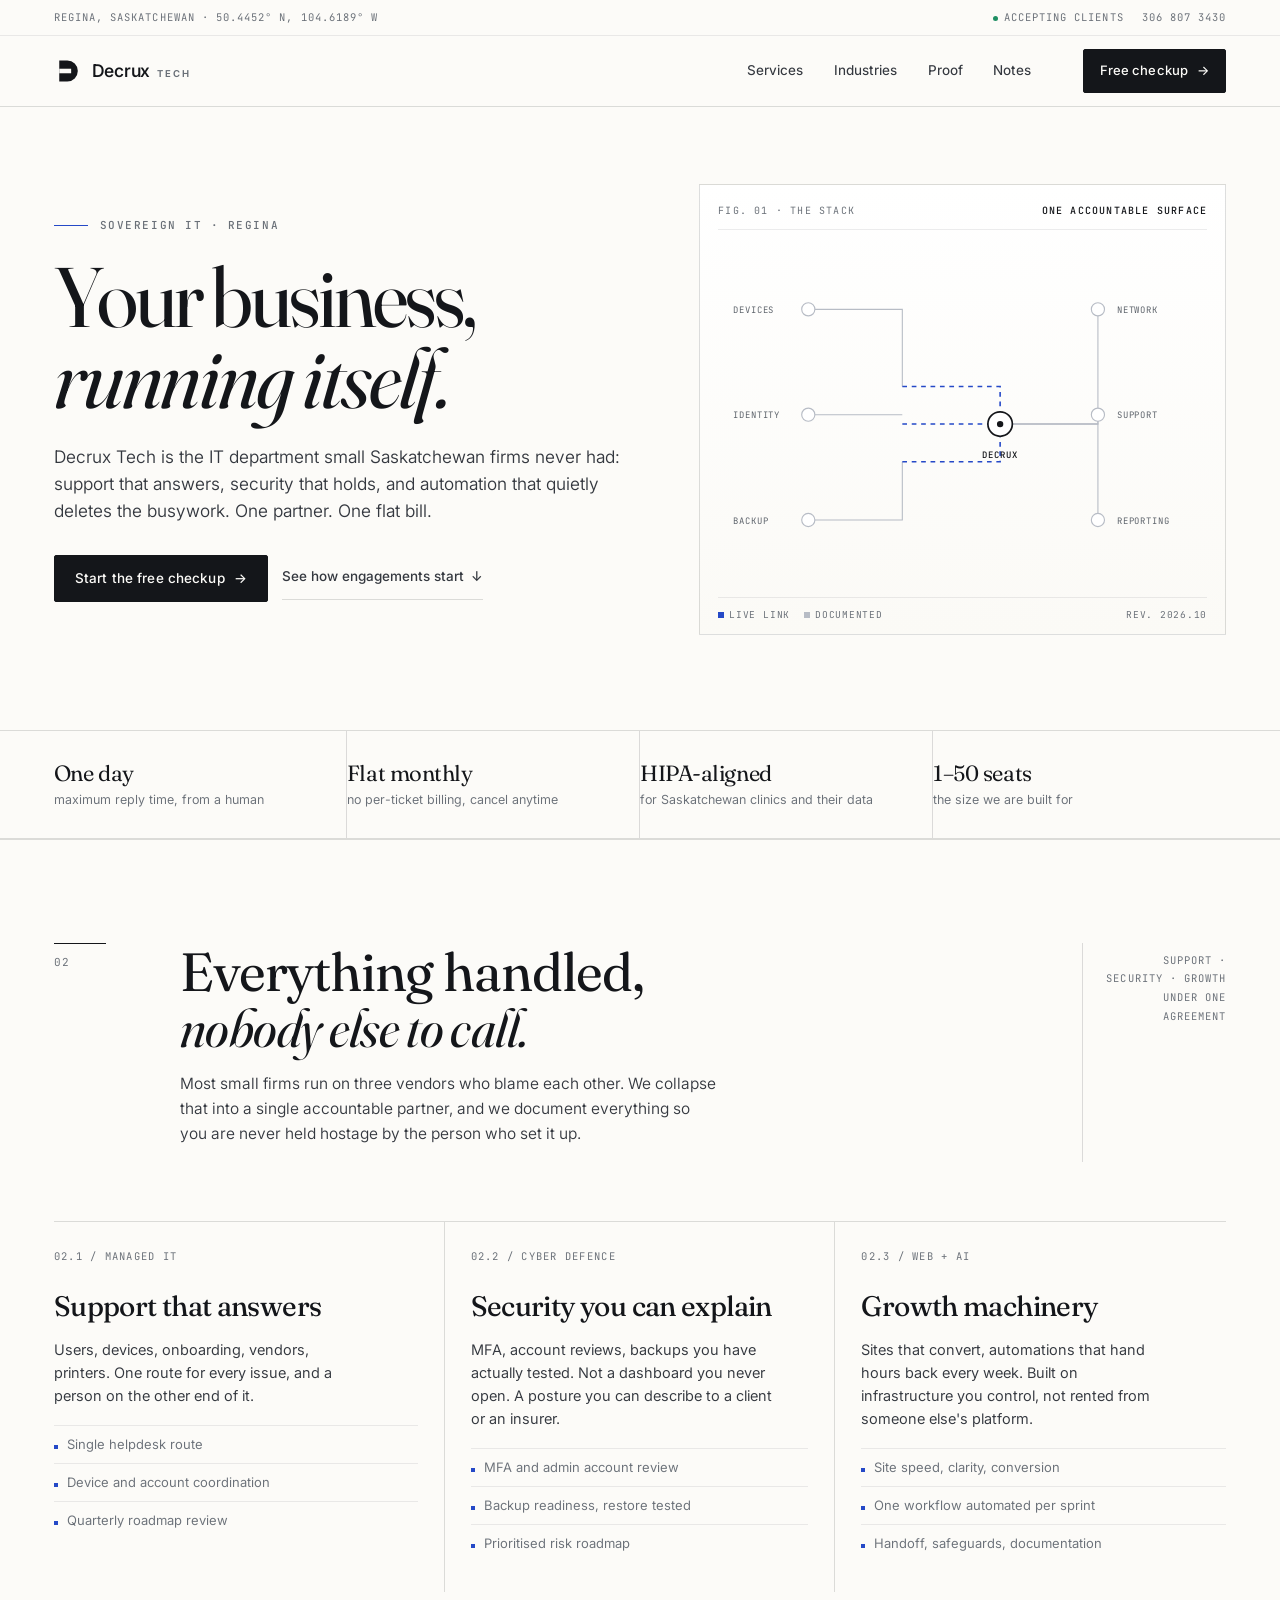
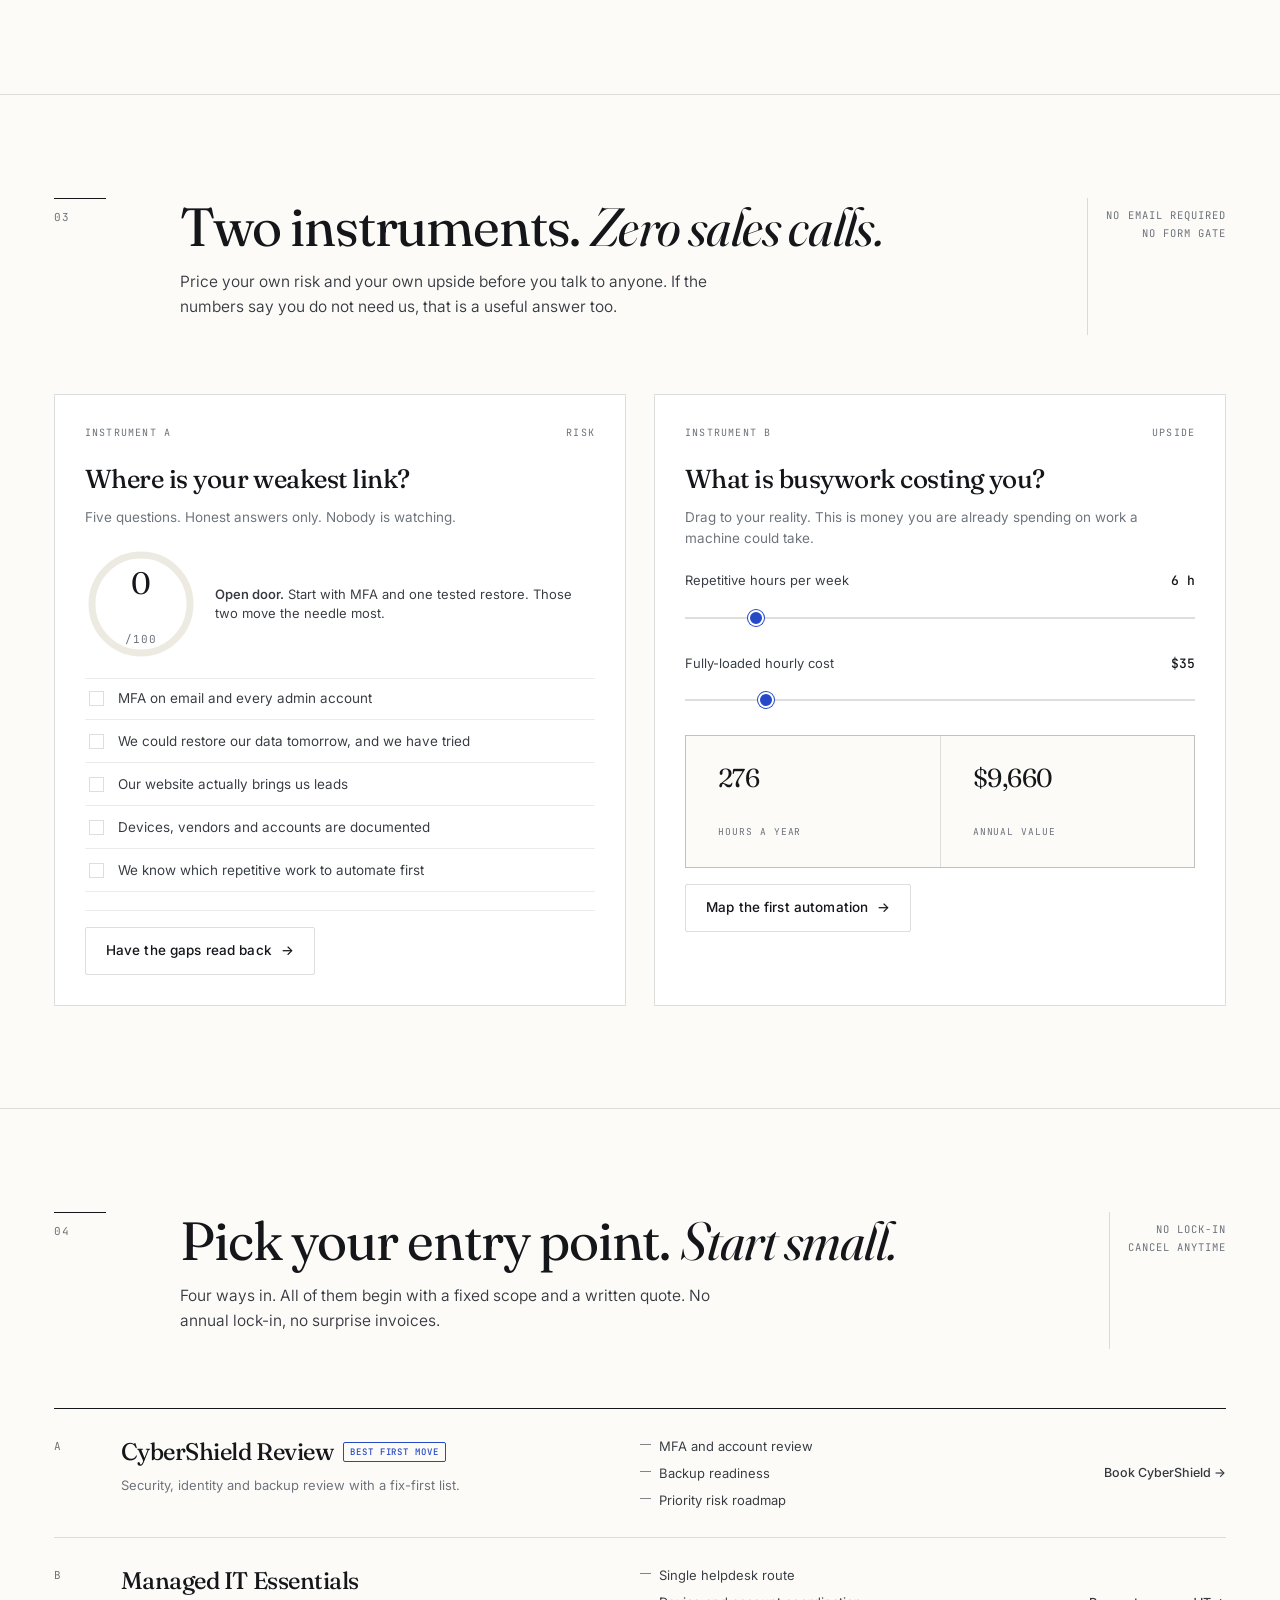
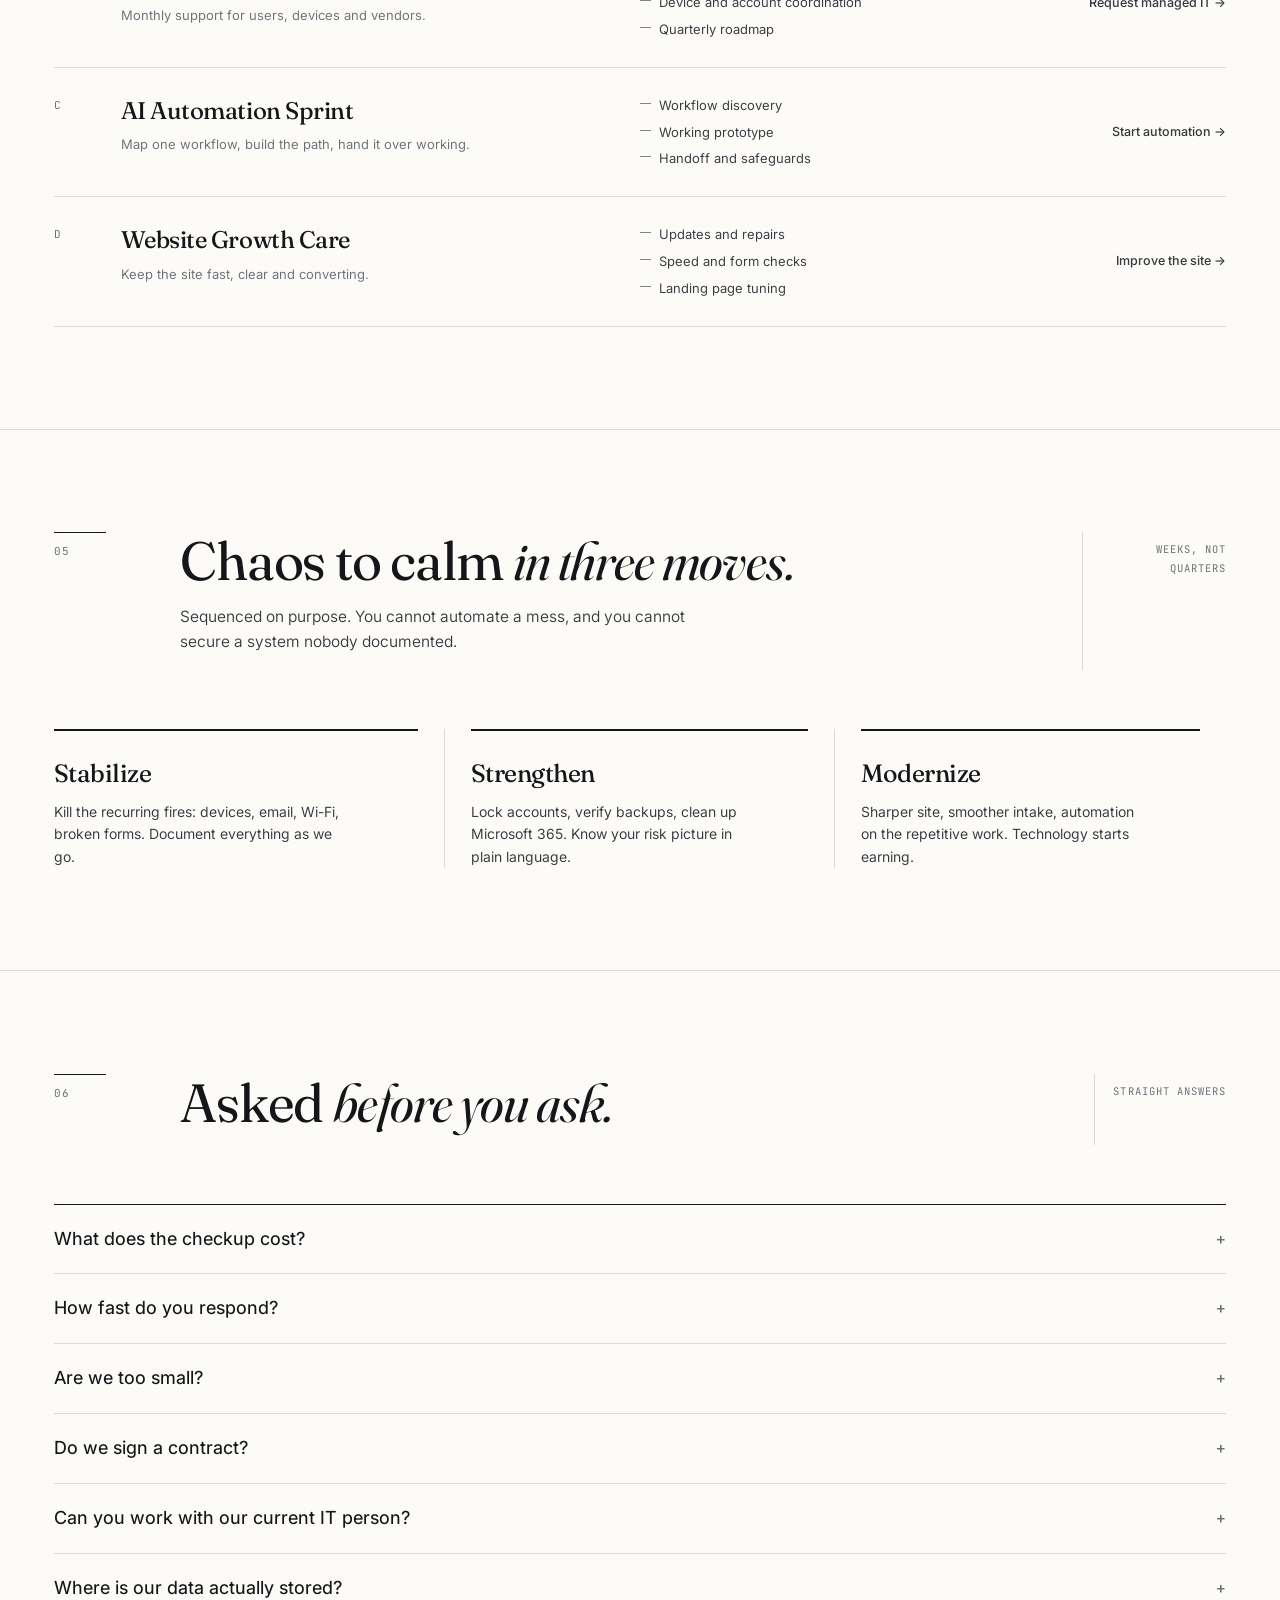
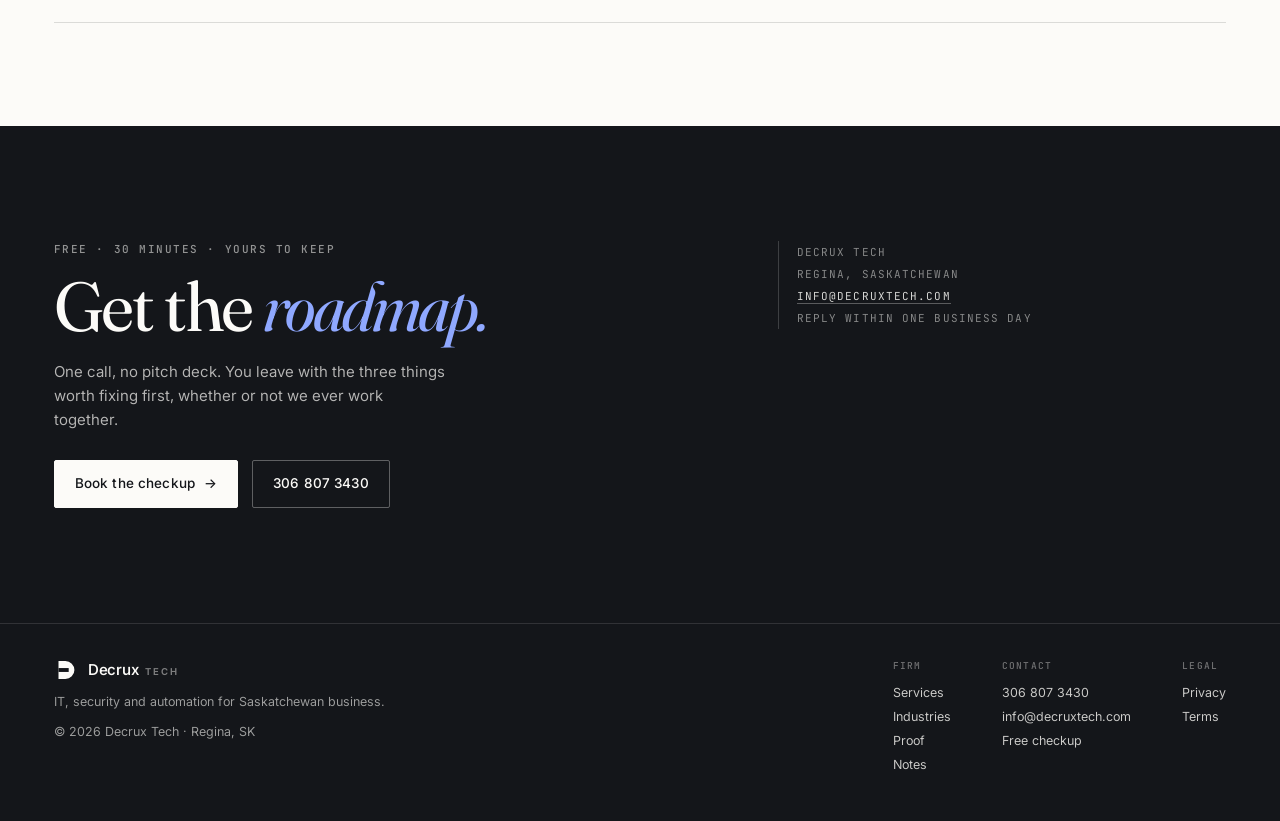
==== commit c91aaa05: "copy: tighten three lines (sales calls, platform, one accountable partner)" ====
--- a/index.html
+++ b/index.html
@@ -85,8 +85,8 @@
   <div class="sec-head">
     <div class="sec-num">02</div>
     <div>
-      <h2 class="sec-title">Everything handled, <em>by one throat to choke.</em></h2>
-      <p class="sec-sub">Most small firms run on three vendors who blame each other. We collapse that into one accountable surface, and we document it so you are never held hostage by the person who set it up.</p>
+      <h2 class="sec-title">Everything handled, <em>nobody else to call.</em></h2>
+      <p class="sec-sub">Most small firms run on three vendors who blame each other. We collapse that into a single accountable partner, and we document everything so you are never held hostage by the person who set it up.</p>
     </div>
     <div class="aside">Support · Security · Growth<br>under one agreement</div>
   </div>
@@ -107,7 +107,7 @@
     <article class="pillar rv">
       <span class="idx">02.3 / WEB + AI</span>
       <h3>Growth machinery</h3>
-      <p>Sites that convert, automations that hand hours back every week. Built on infrastructure you control, not rented from someone else's.</p>
+      <p>Sites that convert, automations that hand hours back every week. Built on infrastructure you control, not rented from someone else's platform.</p>
       <ul><li>Site speed, clarity, conversion</li><li>One workflow automated per sprint</li><li>Handoff, safeguards, documentation</li></ul>
     </article>
   </div>
@@ -117,7 +117,7 @@
   <div class="sec-head">
     <div class="sec-num">03</div>
     <div>
-      <h2 class="sec-title">Two instruments. <em>Zero sales call.</em></h2>
+      <h2 class="sec-title">Two instruments. <em>Zero sales calls.</em></h2>
       <p class="sec-sub">Price your own risk and your own upside before you talk to anyone. If the numbers say you do not need us, that is a useful answer too.</p>
     </div>
     <div class="aside">No email required<br>No form gate</div>
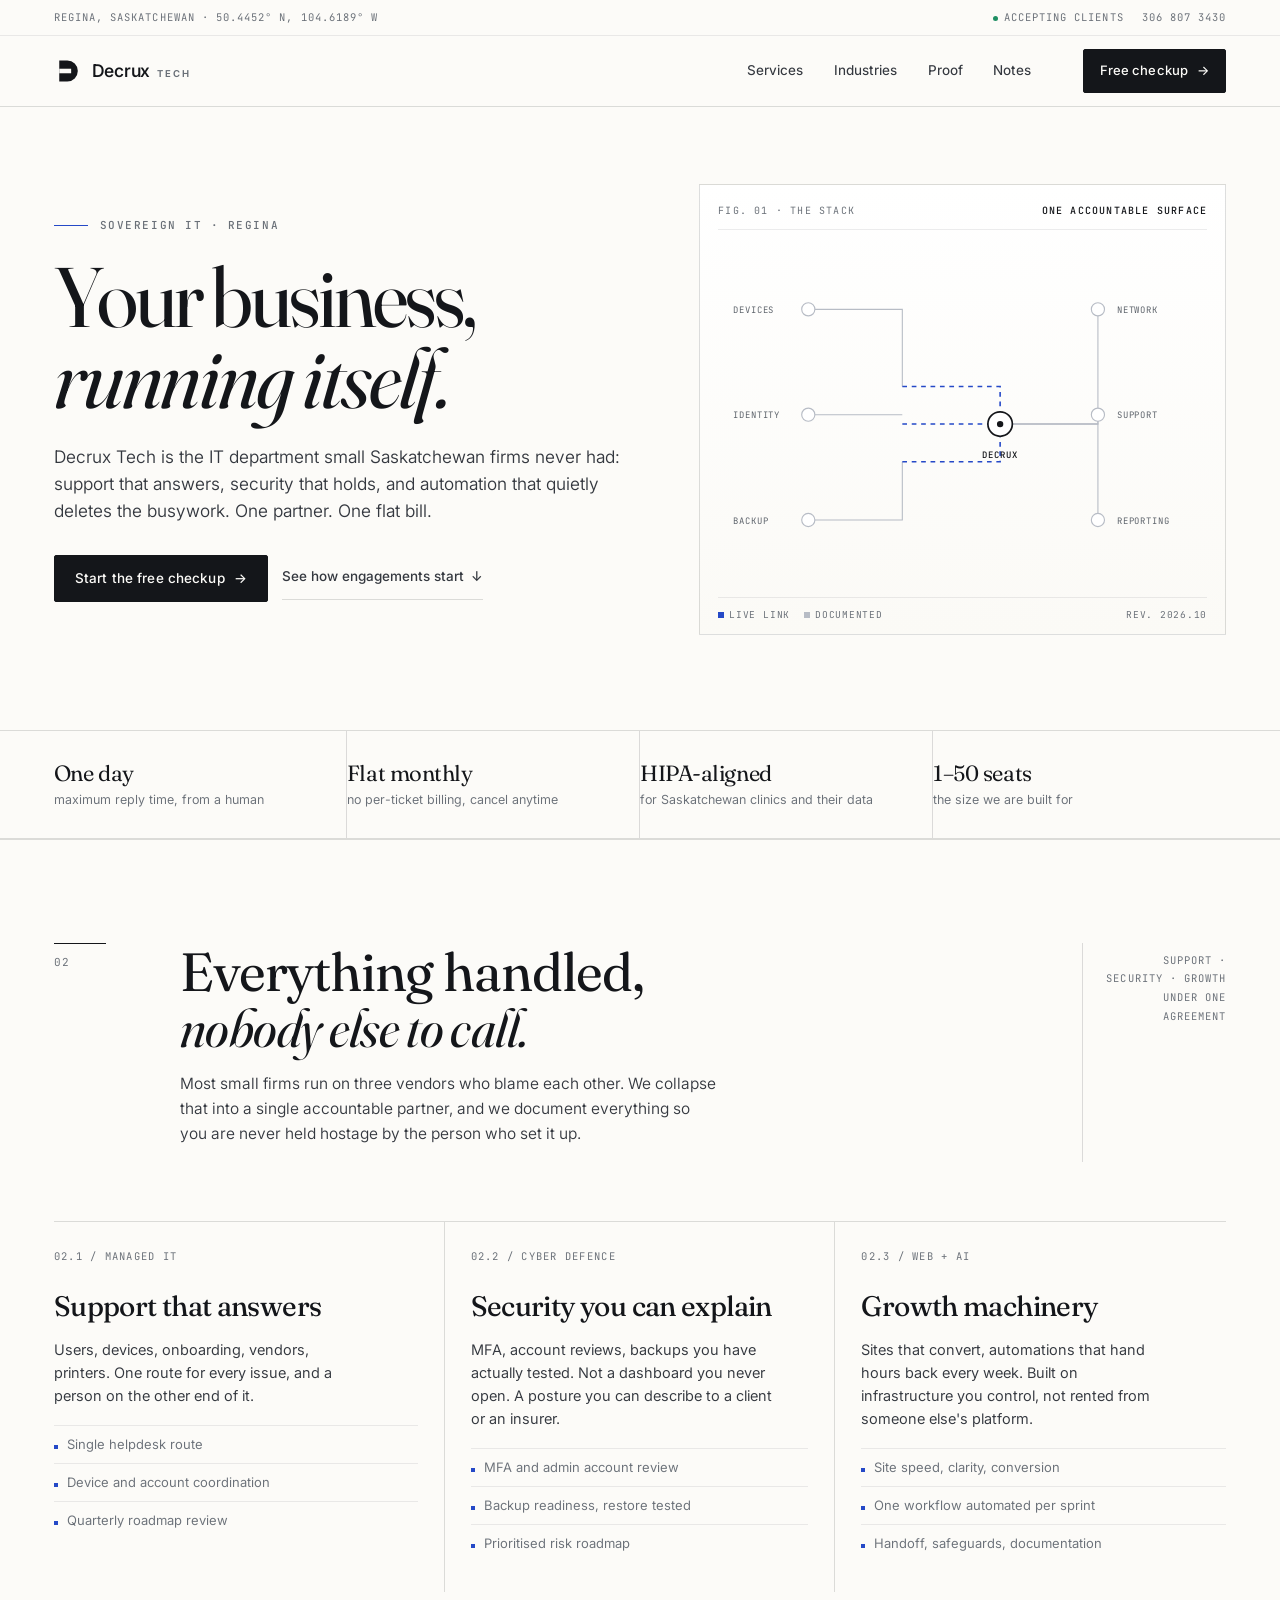
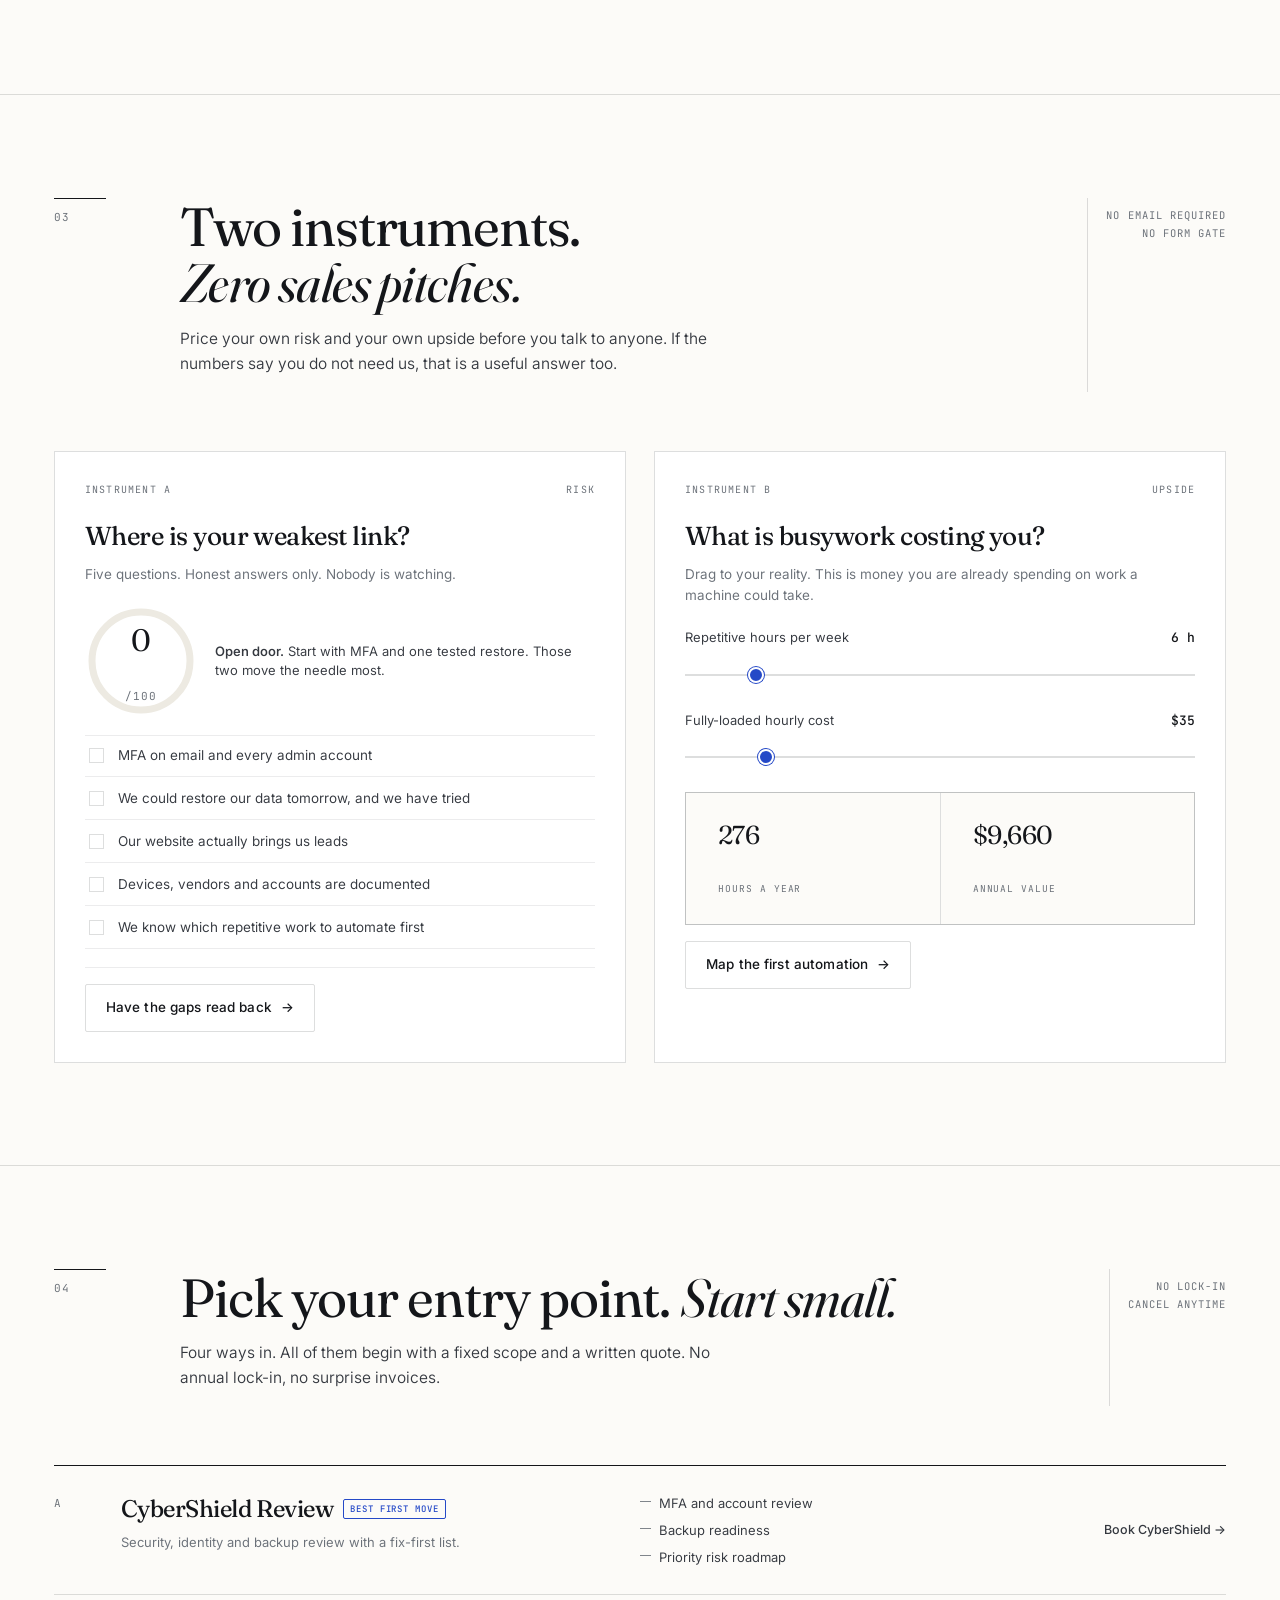
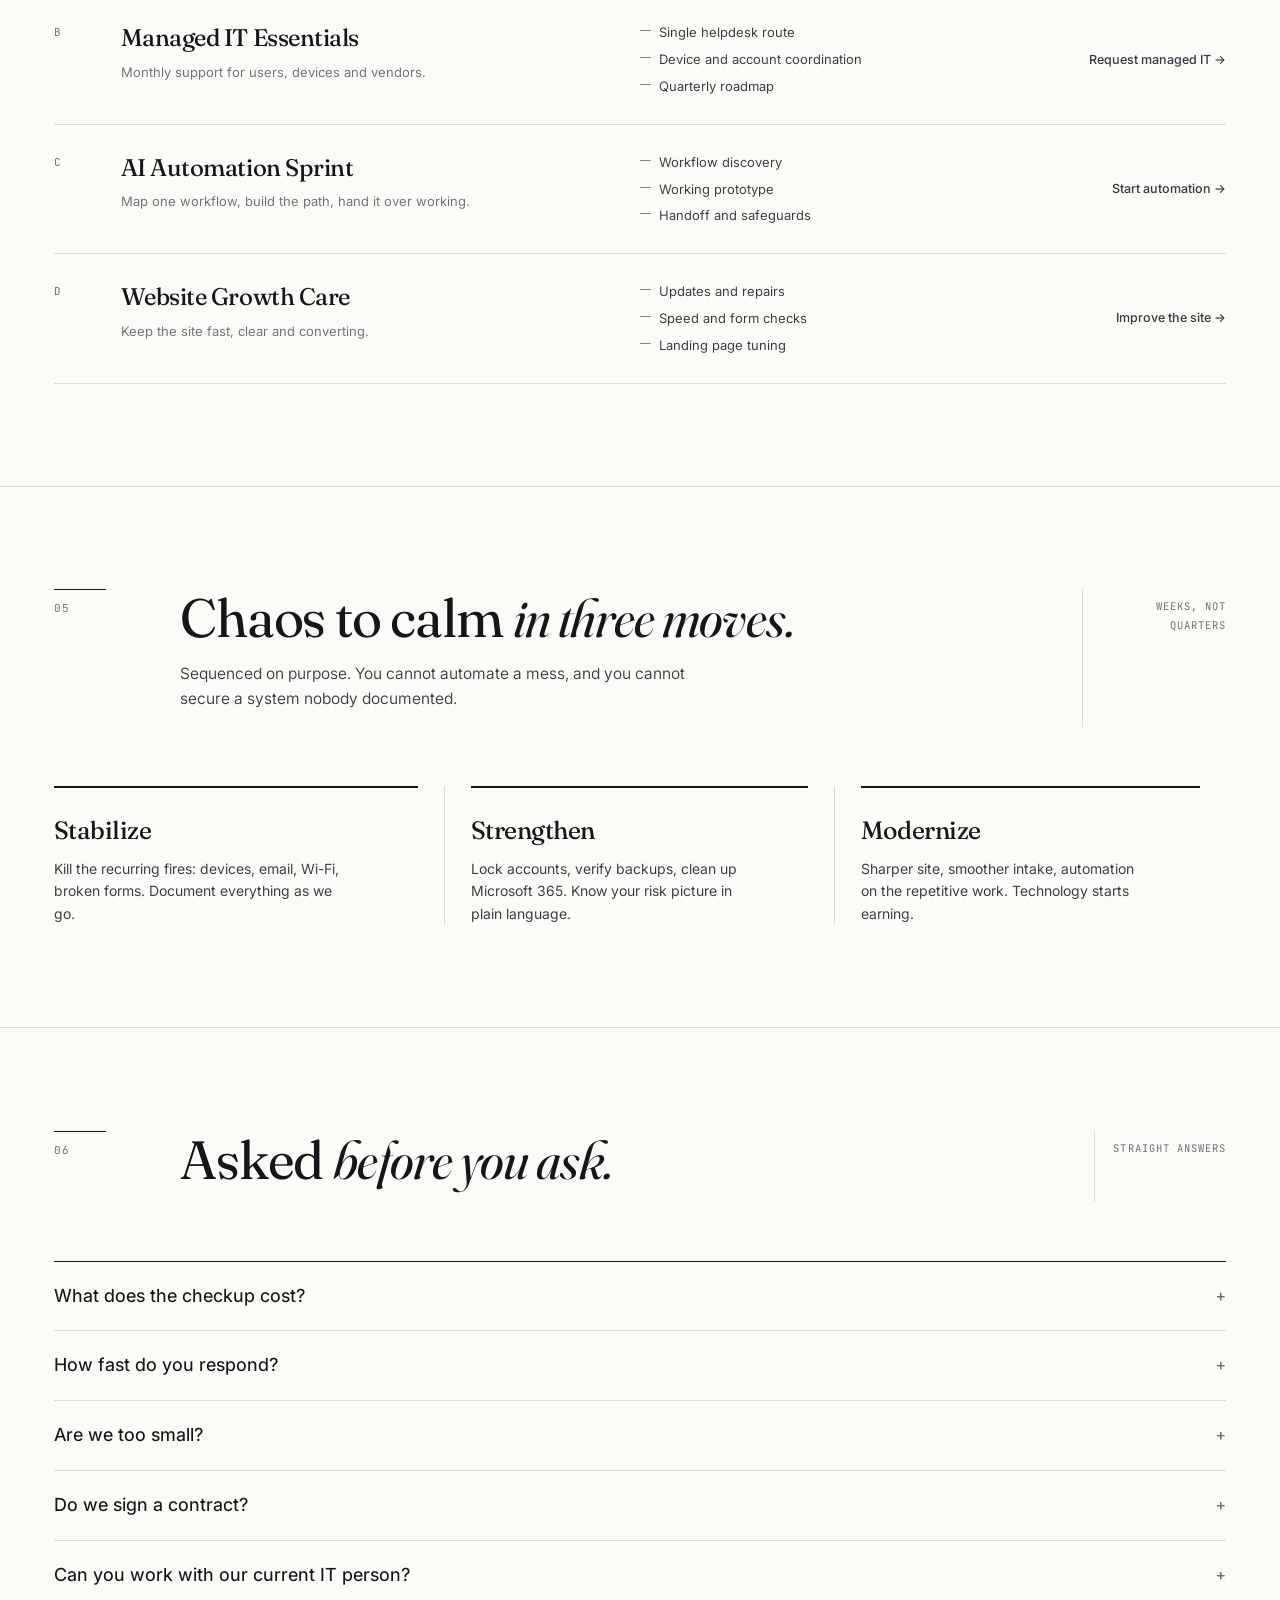
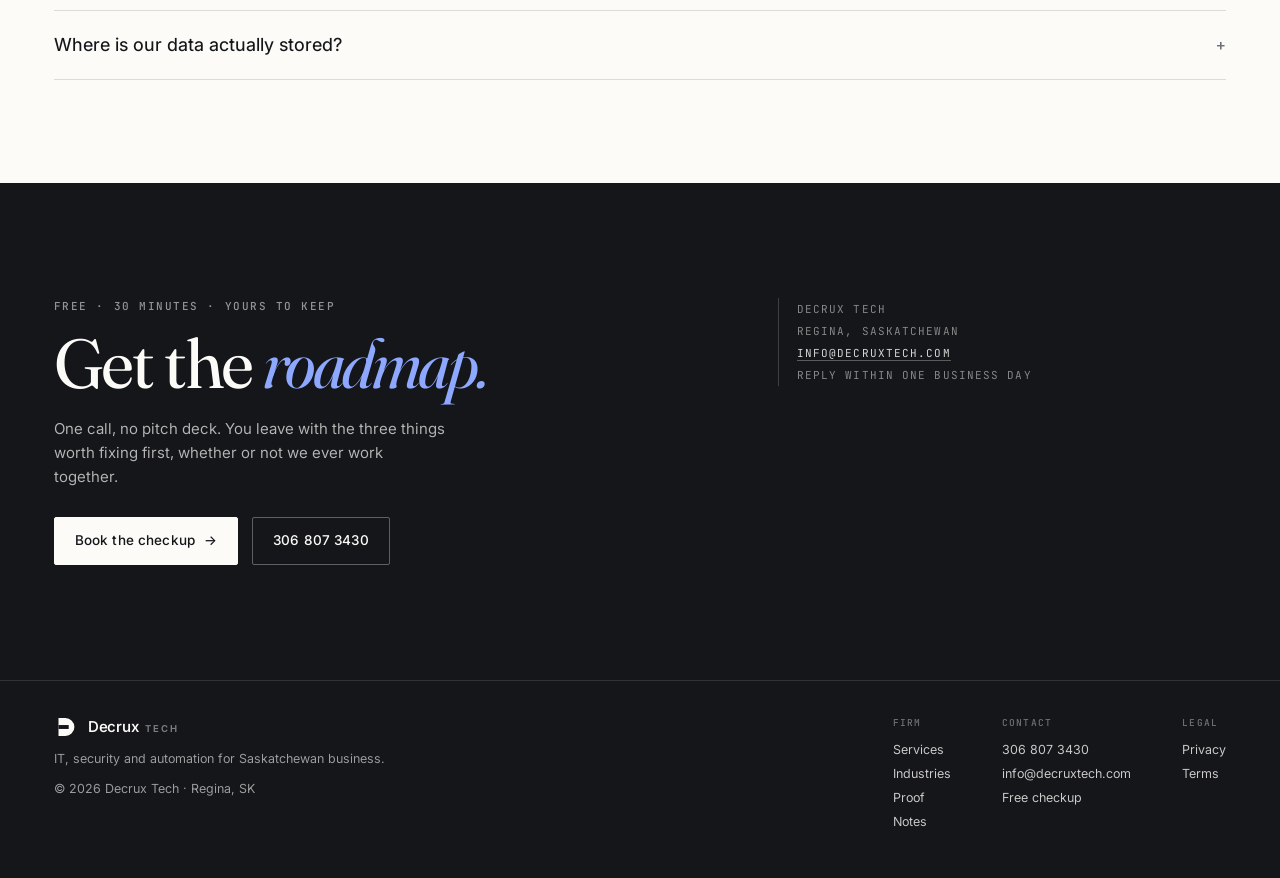
==== commit f78632ca: "copy: use 'sales pitches' (Fraunces italic has a baked lls collision)" ====
--- a/index.html
+++ b/index.html
@@ -117,7 +117,7 @@
   <div class="sec-head">
     <div class="sec-num">03</div>
     <div>
-      <h2 class="sec-title">Two instruments. <em>Zero sales calls.</em></h2>
+      <h2 class="sec-title">Two instruments. <em>Zero sales pitches.</em></h2>
       <p class="sec-sub">Price your own risk and your own upside before you talk to anyone. If the numbers say you do not need us, that is a useful answer too.</p>
     </div>
     <div class="aside">No email required<br>No form gate</div>
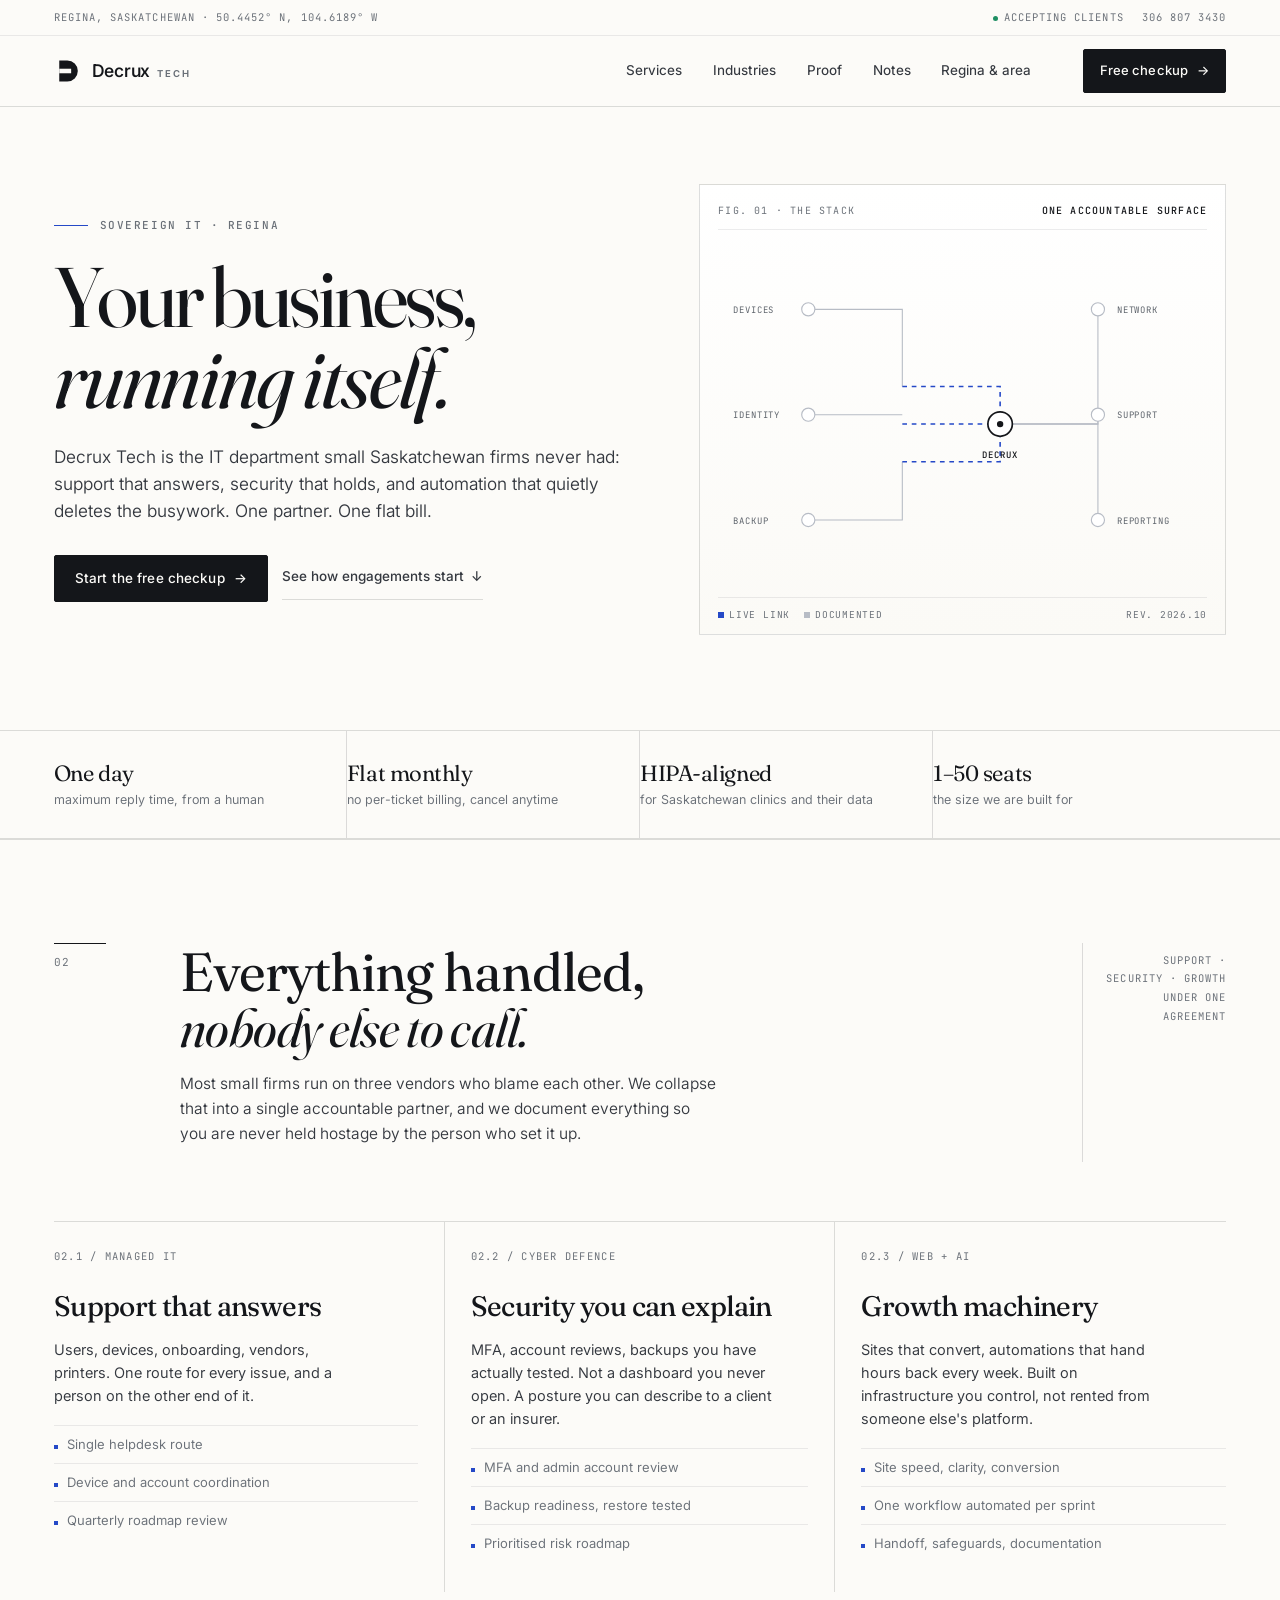
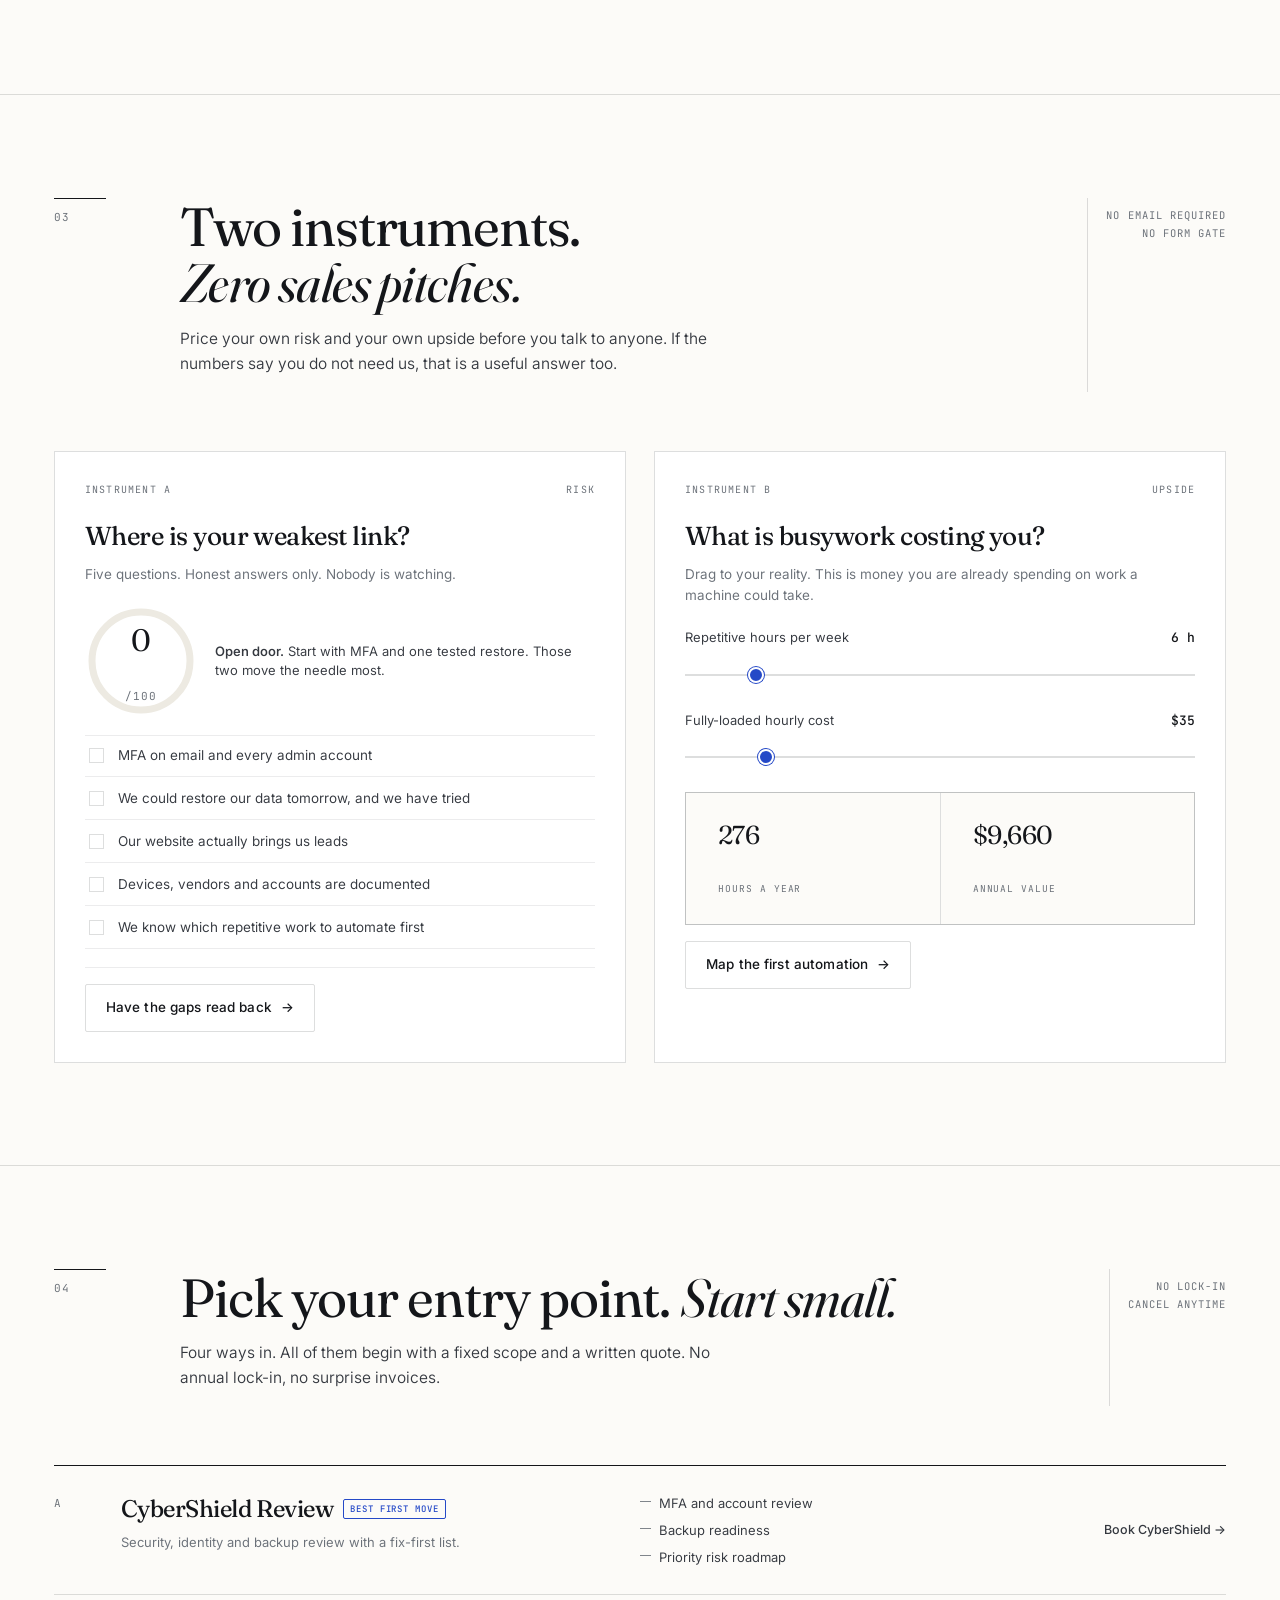
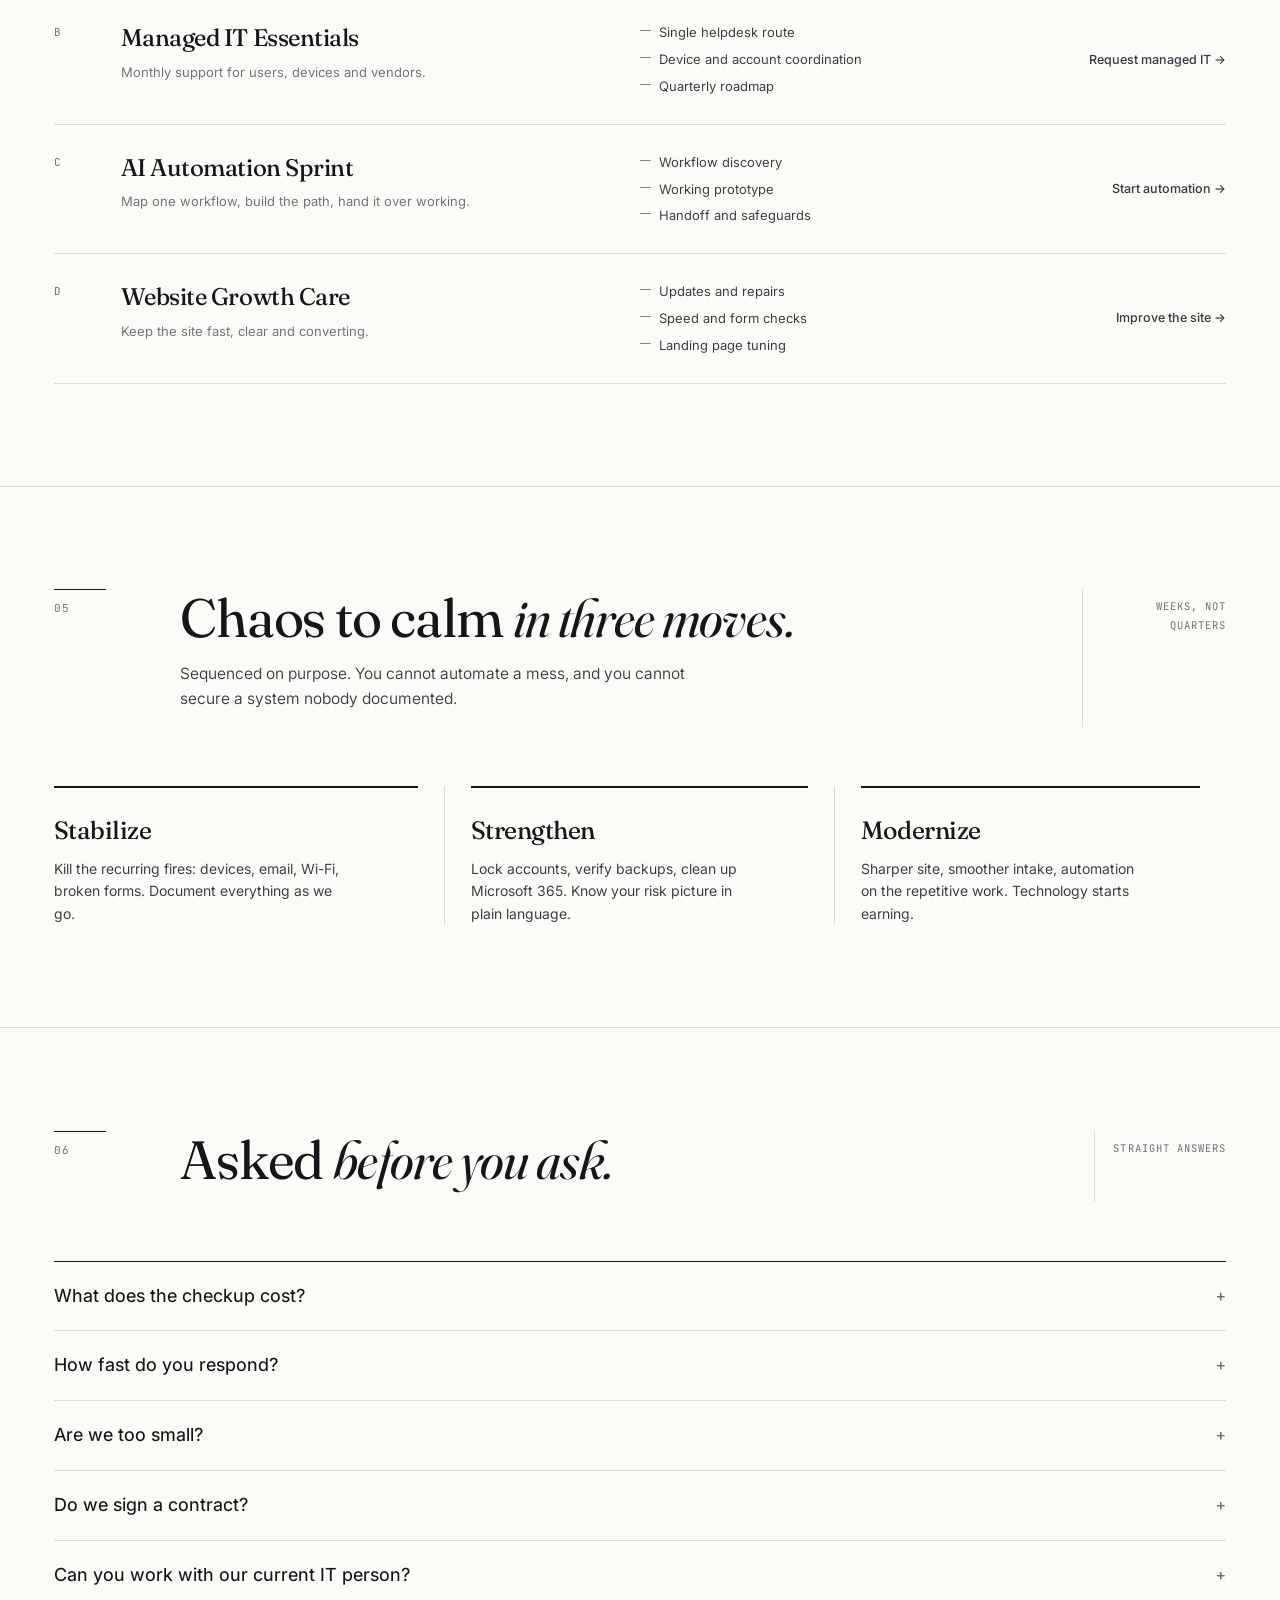
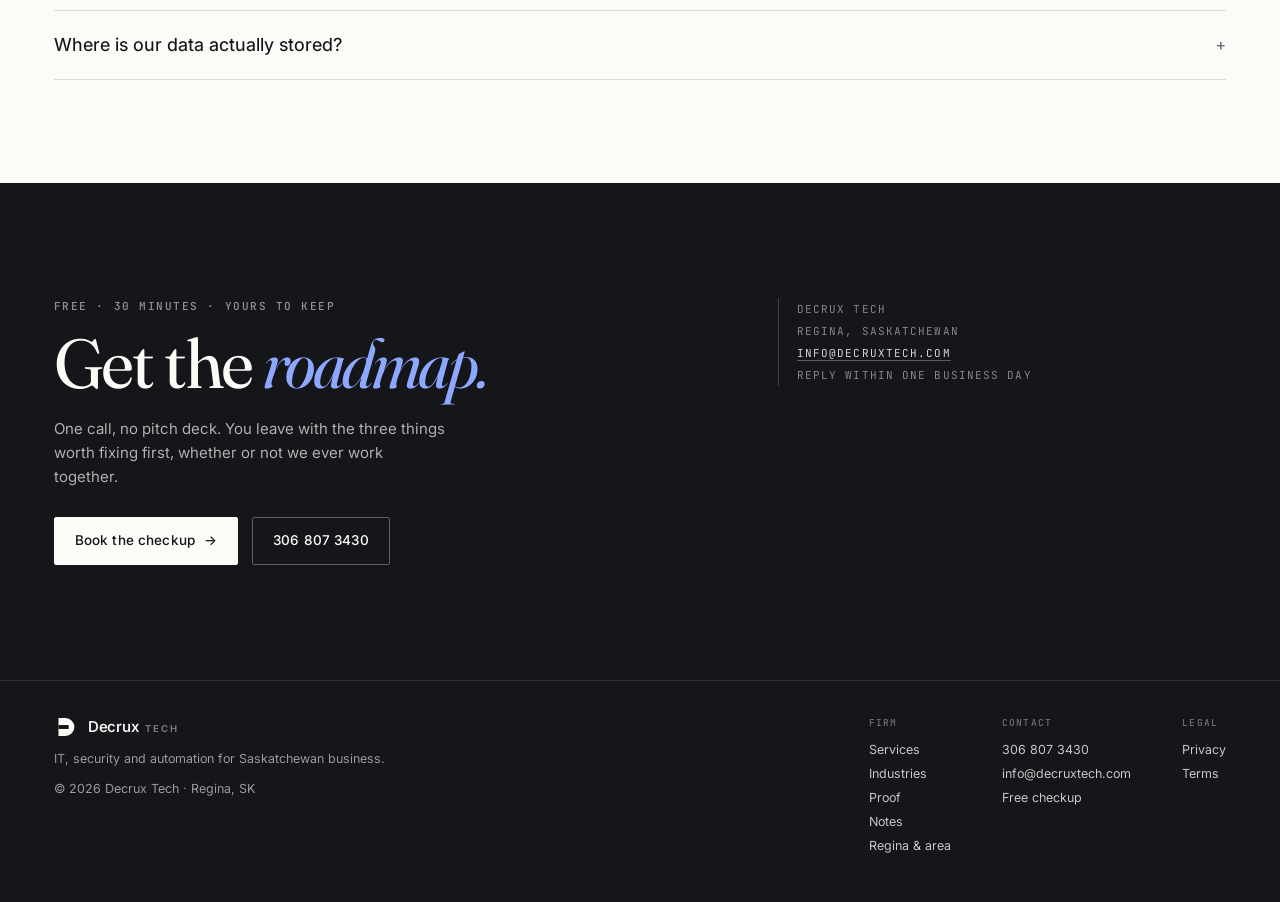
==== commit a745e8c7: "seo: titles, descriptions, schema, sitemap, social cards, Regina landing page - keyword-targeted tit" ====
--- a/index.html
+++ b/index.html
@@ -1,20 +1,36 @@
 <!DOCTYPE html>
-<html lang="en">
+<html lang="en-CA">
 <head>
 <meta charset="UTF-8">
 <meta name="viewport" content="width=device-width, initial-scale=1">
-<title>Decrux Tech · IT, security and automation for Saskatchewan business</title>
-<meta name="description" content="Regina-based IT partner for Saskatchewan clinics and businesses: managed support, security reviews and practical automation. One partner for the whole stack, flat monthly, no tickets.">
+<title>IT Support in Regina, SK | Decrux Tech</title>
+<meta name="description" content="Managed IT, security and automation for Regina businesses of 1 to 50 people. Free 30-minute checkup, flat monthly, a human reply within one business day.">
 <meta name="theme-color" content="#FCFBF8">
-<link rel="canonical" href="https://decruxtech.com/">
-<link rel="icon" href="assets/favicon.svg" type="image/svg+xml">
-<meta property="og:type" content="website">
-<meta property="og:title" content="Decrux Tech · Your business, running itself.">
-<meta property="og:description" content="Managed IT, security and automation. One partner for the whole stack, in Regina, Saskatchewan.">
 <link rel="preconnect" href="https://fonts.googleapis.com">
 <link rel="preconnect" href="https://fonts.gstatic.com" crossorigin>
 <link href="https://fonts.googleapis.com/css2?family=Fraunces:ital,opsz,wght@0,9..144,300..600;1,9..144,300..500&family=Inter:wght@300..600&family=JetBrains+Mono:wght@400;500&display=swap" rel="stylesheet">
 <link rel="stylesheet" href="assets/site.css">
+<link rel="canonical" href="https://decruxtech.com/">
+<meta name="robots" content="index, follow, max-image-preview:large">
+<meta property="og:type" content="website">
+<meta property="og:site_name" content="Decrux Tech">
+<meta property="og:locale" content="en_CA">
+<meta property="og:url" content="https://decruxtech.com/">
+<meta property="og:title" content="IT Support in Regina, SK | Decrux Tech">
+<meta property="og:description" content="Managed IT, security and automation for Regina businesses of 1 to 50 people. Free 30-minute checkup, flat monthly, a human reply within one business day.">
+<meta property="og:image" content="https://decruxtech.com/assets/og-default.png">
+<meta property="og:image:width" content="1200">
+<meta property="og:image:height" content="630">
+<meta property="og:image:alt" content="Decrux Tech: your business, running itself.">
+<meta name="twitter:card" content="summary_large_image">
+<meta name="twitter:title" content="IT Support in Regina, SK | Decrux Tech">
+<meta name="twitter:description" content="Managed IT, security and automation for Regina businesses of 1 to 50 people. Free 30-minute checkup, flat monthly, a human reply within one business day.">
+<meta name="twitter:image" content="https://decruxtech.com/assets/og-default.png">
+<link rel="apple-touch-icon" href="/assets/apple-touch-icon.png">
+<link rel="icon" type="image/png" sizes="192x192" href="/assets/icon-192.png">
+<link rel="manifest" href="/site.webmanifest">
+<script type="application/ld+json">{"@context":"https://schema.org","@type":"ProfessionalService","@id":"https://decruxtech.com/#business","name":"Decrux Tech","description":"Managed IT, cybersecurity reviews and practical automation for small firms in Regina and across Saskatchewan.","url":"https://decruxtech.com/","telephone":"+1-306-807-3430","email":"info@decruxtech.com","image":"https://decruxtech.com/assets/og-default.png","logo":"https://decruxtech.com/assets/icon-512.png","address":{"@type":"PostalAddress","addressLocality":"Regina","addressRegion":"SK","addressCountry":"CA"},"areaServed":[{"@type":"City","name":"Regina"},{"@type":"City","name":"White City"},{"@type":"City","name":"Emerald Park"},{"@type":"City","name":"Moose Jaw"},{"@type":"AdministrativeArea","name":"Saskatchewan"}],"knowsAbout":["managed IT support","cybersecurity","HIPA","Microsoft 365","backup and recovery","business automation","website performance"],"contactPoint":{"@type":"ContactPoint","contactType":"customer support","telephone":"+1-306-807-3430","email":"info@decruxtech.com","areaServed":"CA","availableLanguage":["en-CA"]}}</script>
+<script type="application/ld+json">{"@context":"https://schema.org","@type":"FAQPage","mainEntity":[{"@type":"Question","name":"What does the checkup cost?","acceptedAnswer":{"@type":"Answer","text":"Nothing. Thirty minutes, a prioritized roadmap, yours to keep whether or not we ever work together."}},{"@type":"Question","name":"How fast do you respond?","acceptedAnswer":{"@type":"Answer","text":"Every inquiry gets a human reply within one business day. Urgent work can be escalated by phone on 306 807 3430."}},{"@type":"Question","name":"Are we too small?","acceptedAnswer":{"@type":"Answer","text":"If computers matter to your day, you are big enough. Most clients are between one and fifty people."}},{"@type":"Question","name":"Do we sign a contract?","acceptedAnswer":{"@type":"Answer","text":"No. Start with one fix. Monthly plans exist when you want them, and cancel anytime."}},{"@type":"Question","name":"Can you work with our current IT person?","acceptedAnswer":{"@type":"Answer","text":"Yes. We backstop, document and handle overflow. Many engagements start exactly this way."}},{"@type":"Question","name":"Where is our data actually stored?","acceptedAnswer":{"@type":"Answer","text":"Where you decide. We run Canadian infrastructure: private cloud in Saskatchewan, encrypted backups, and no dependency on a vendor who can switch you off."}}]}</script>
 </head>
 <body>
 
@@ -33,6 +49,7 @@
     <a href="industries.html">Industries</a>
     <a href="portfolio.html">Proof</a>
     <a href="insights.html">Notes</a>
+      <a href="regina-it-support.html">Regina &amp; area</a>
   </nav>
   <a class="btn" href="contact-form.html">Free checkup <span class="arw">→</span></a>
   <button class="burger" id="burger" aria-label="Menu" aria-expanded="false"><span></span></button>
@@ -279,7 +296,8 @@
   <div class="cols">
     <div class="col"><h4>Firm</h4>
       <a href="services.html">Services</a><a href="industries.html">Industries</a>
-      <a href="portfolio.html">Proof</a><a href="insights.html">Notes</a></div>
+      <a href="portfolio.html">Proof</a><a href="insights.html">Notes</a>
+      <a href="regina-it-support.html">Regina &amp; area</a></div>
     <div class="col"><h4>Contact</h4>
       <a href="tel:+13068073430">306 807 3430</a><a href="mailto:info@decruxtech.com">info@decruxtech.com</a>
       <a href="contact-form.html">Free checkup</a></div>
